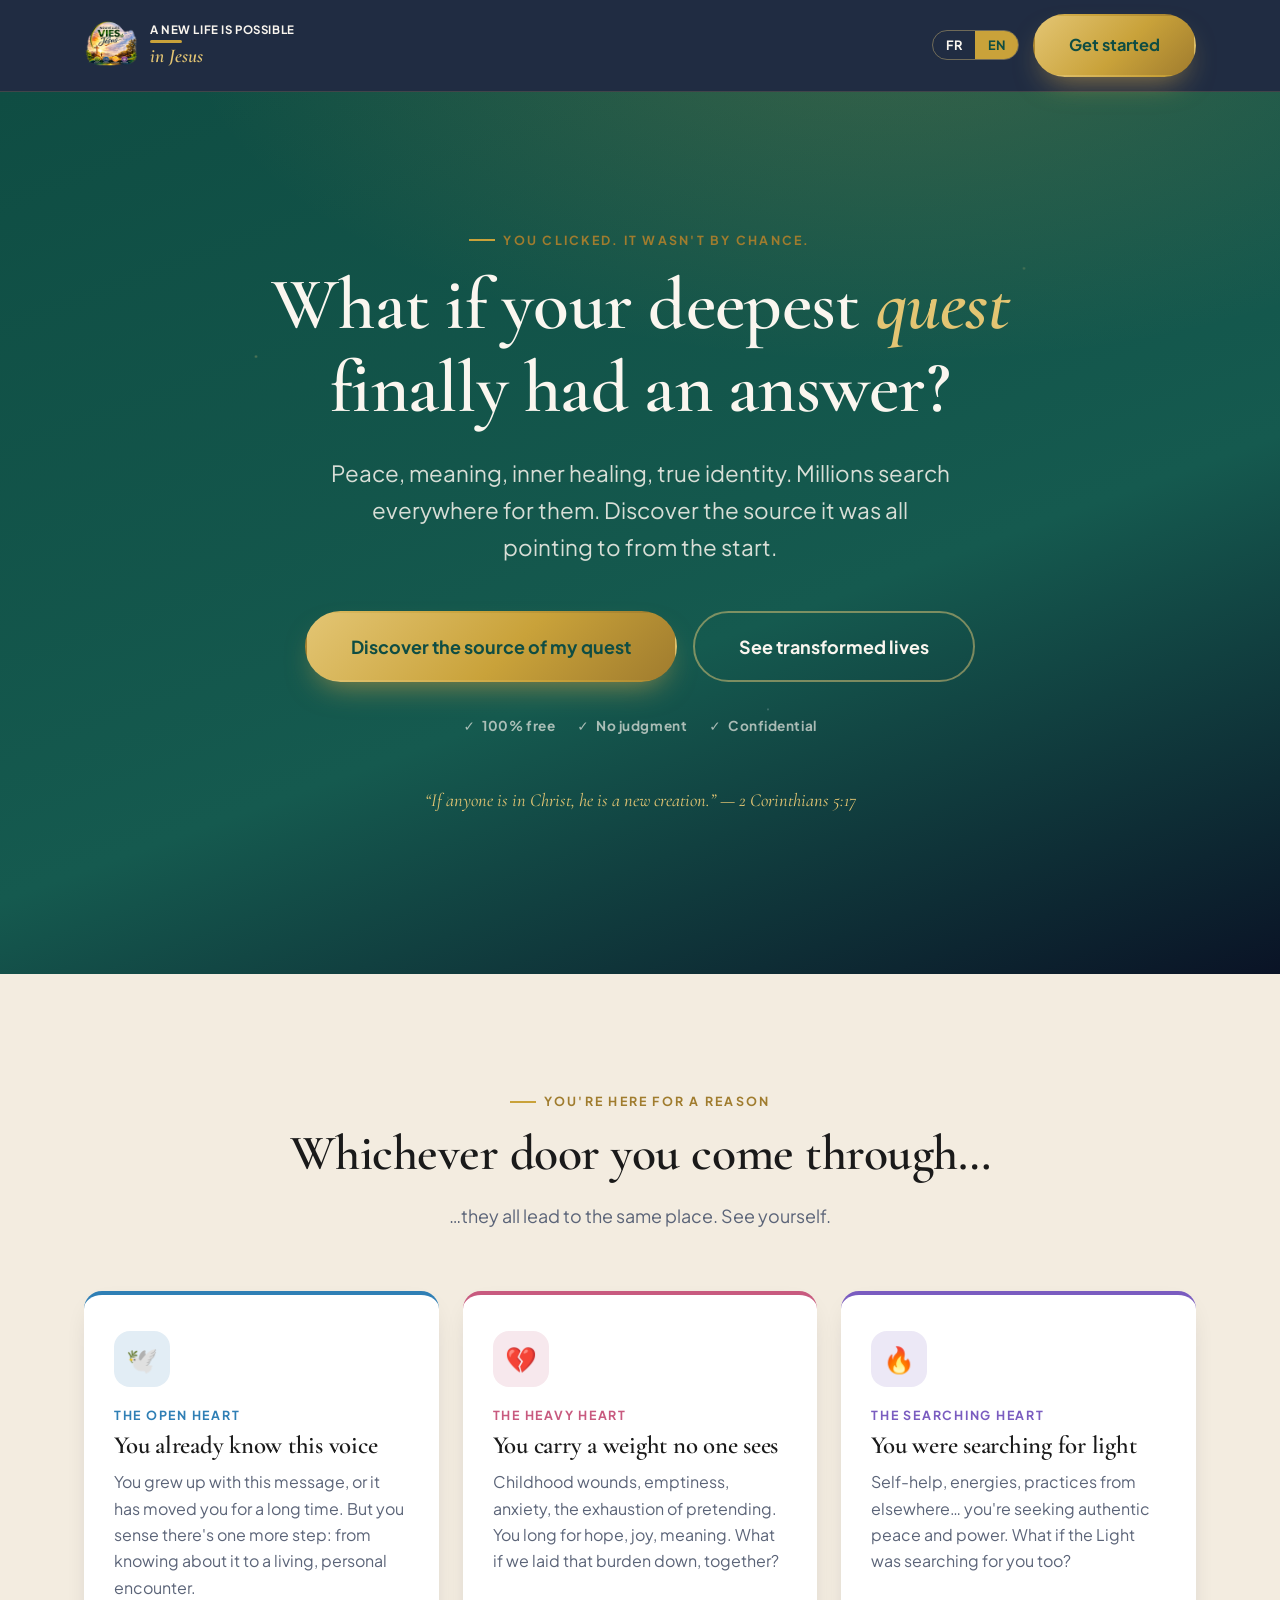
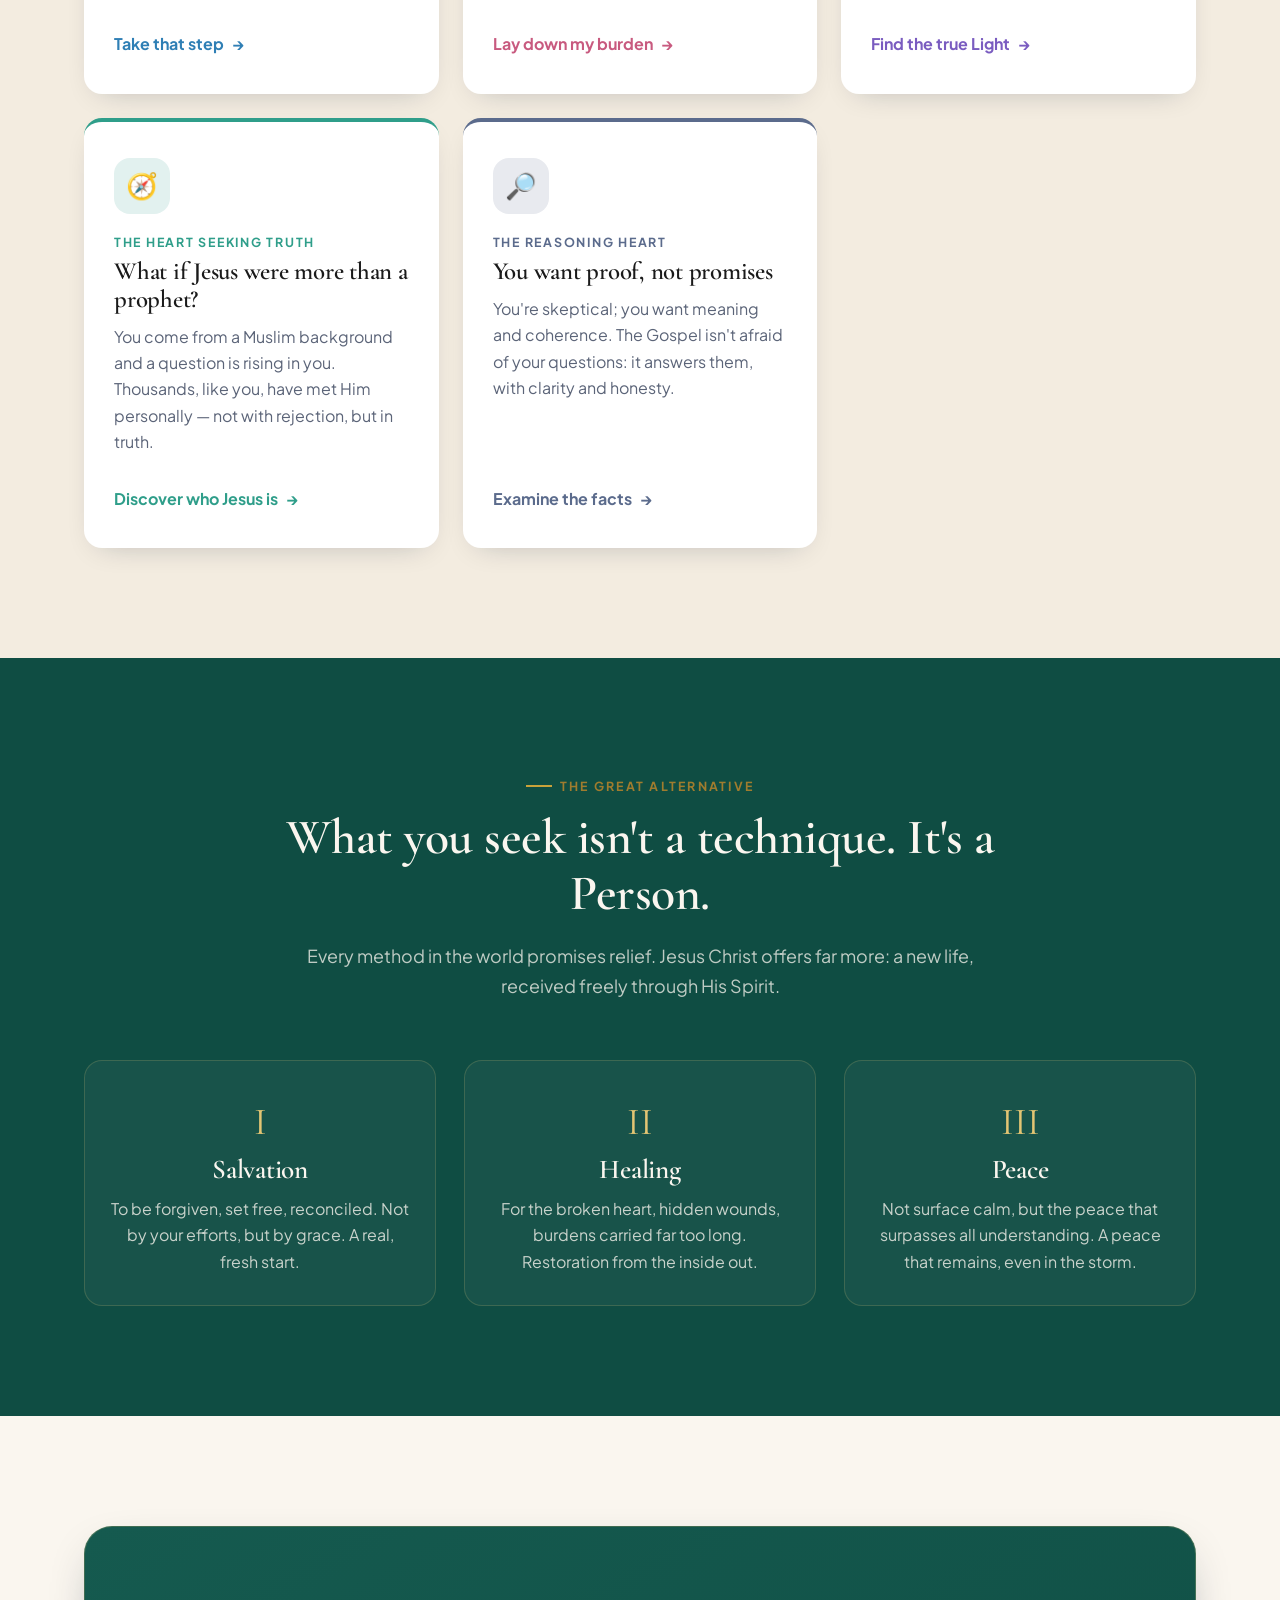
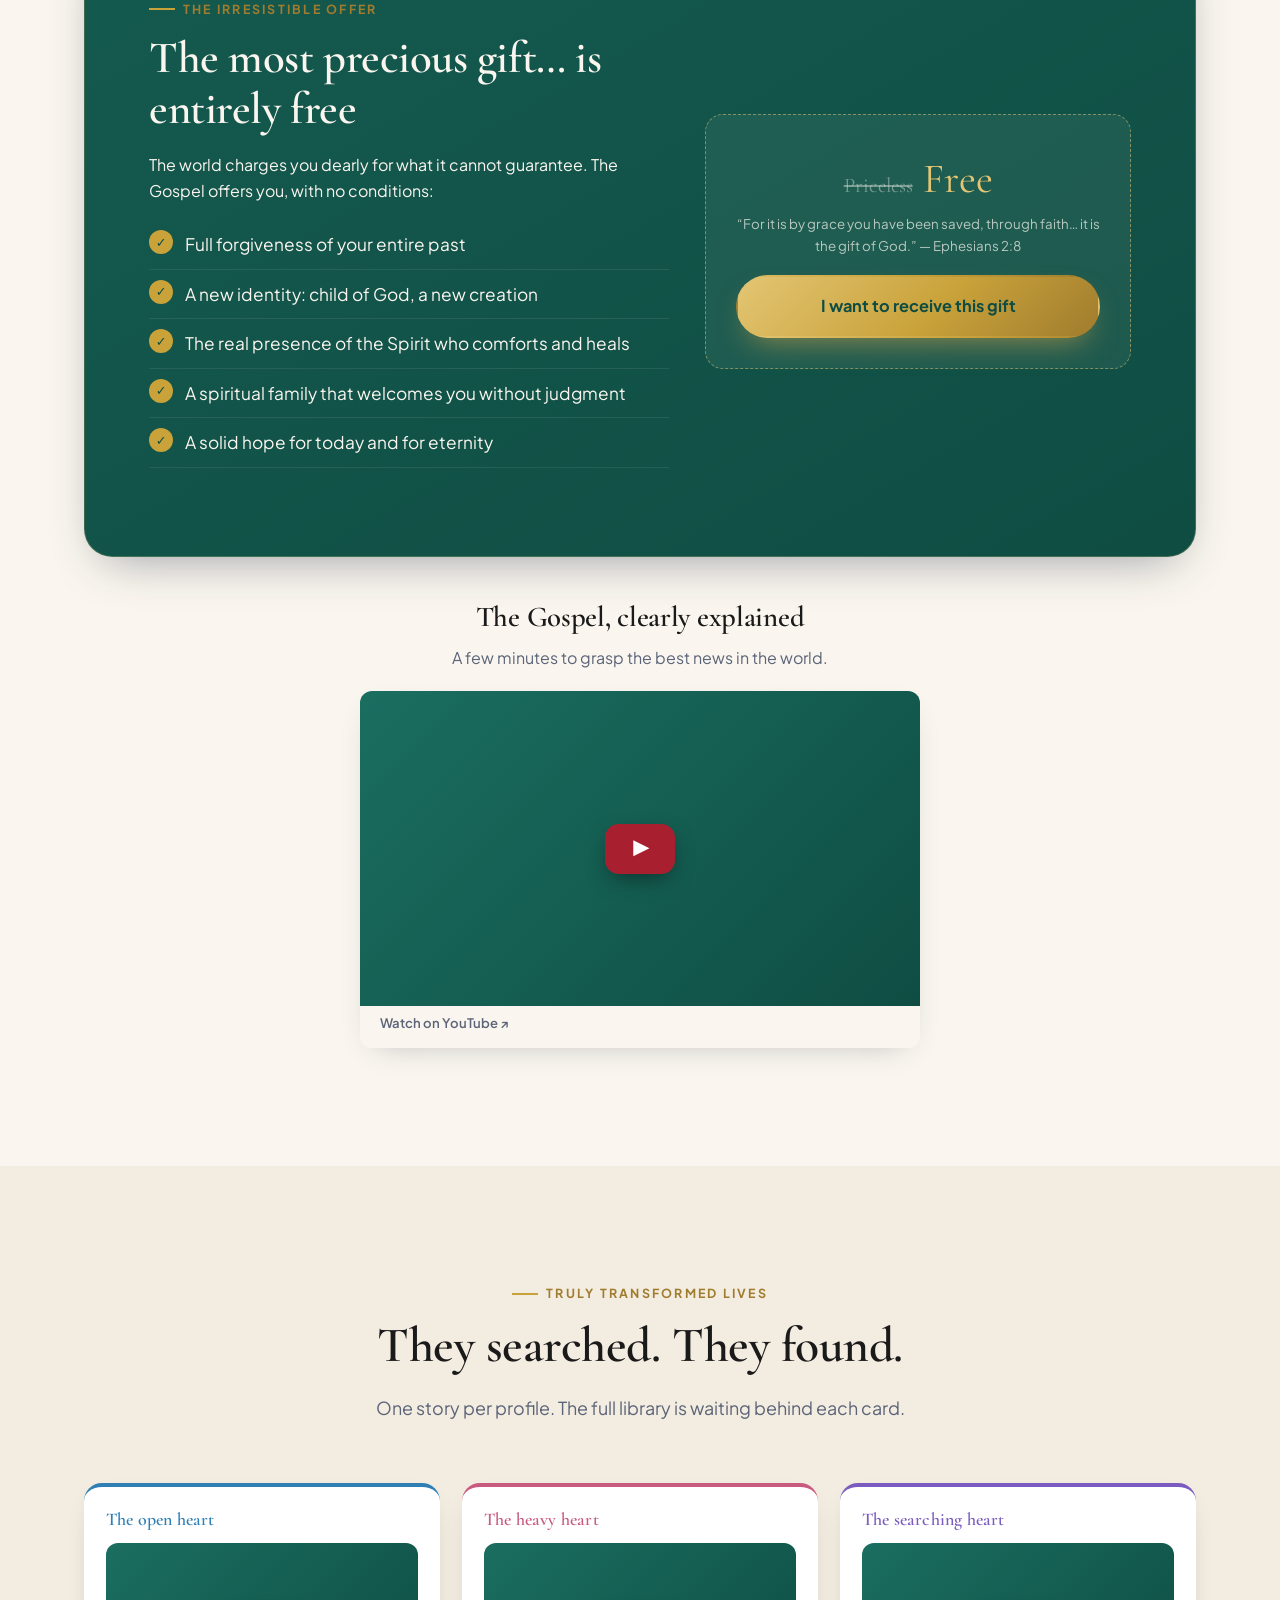
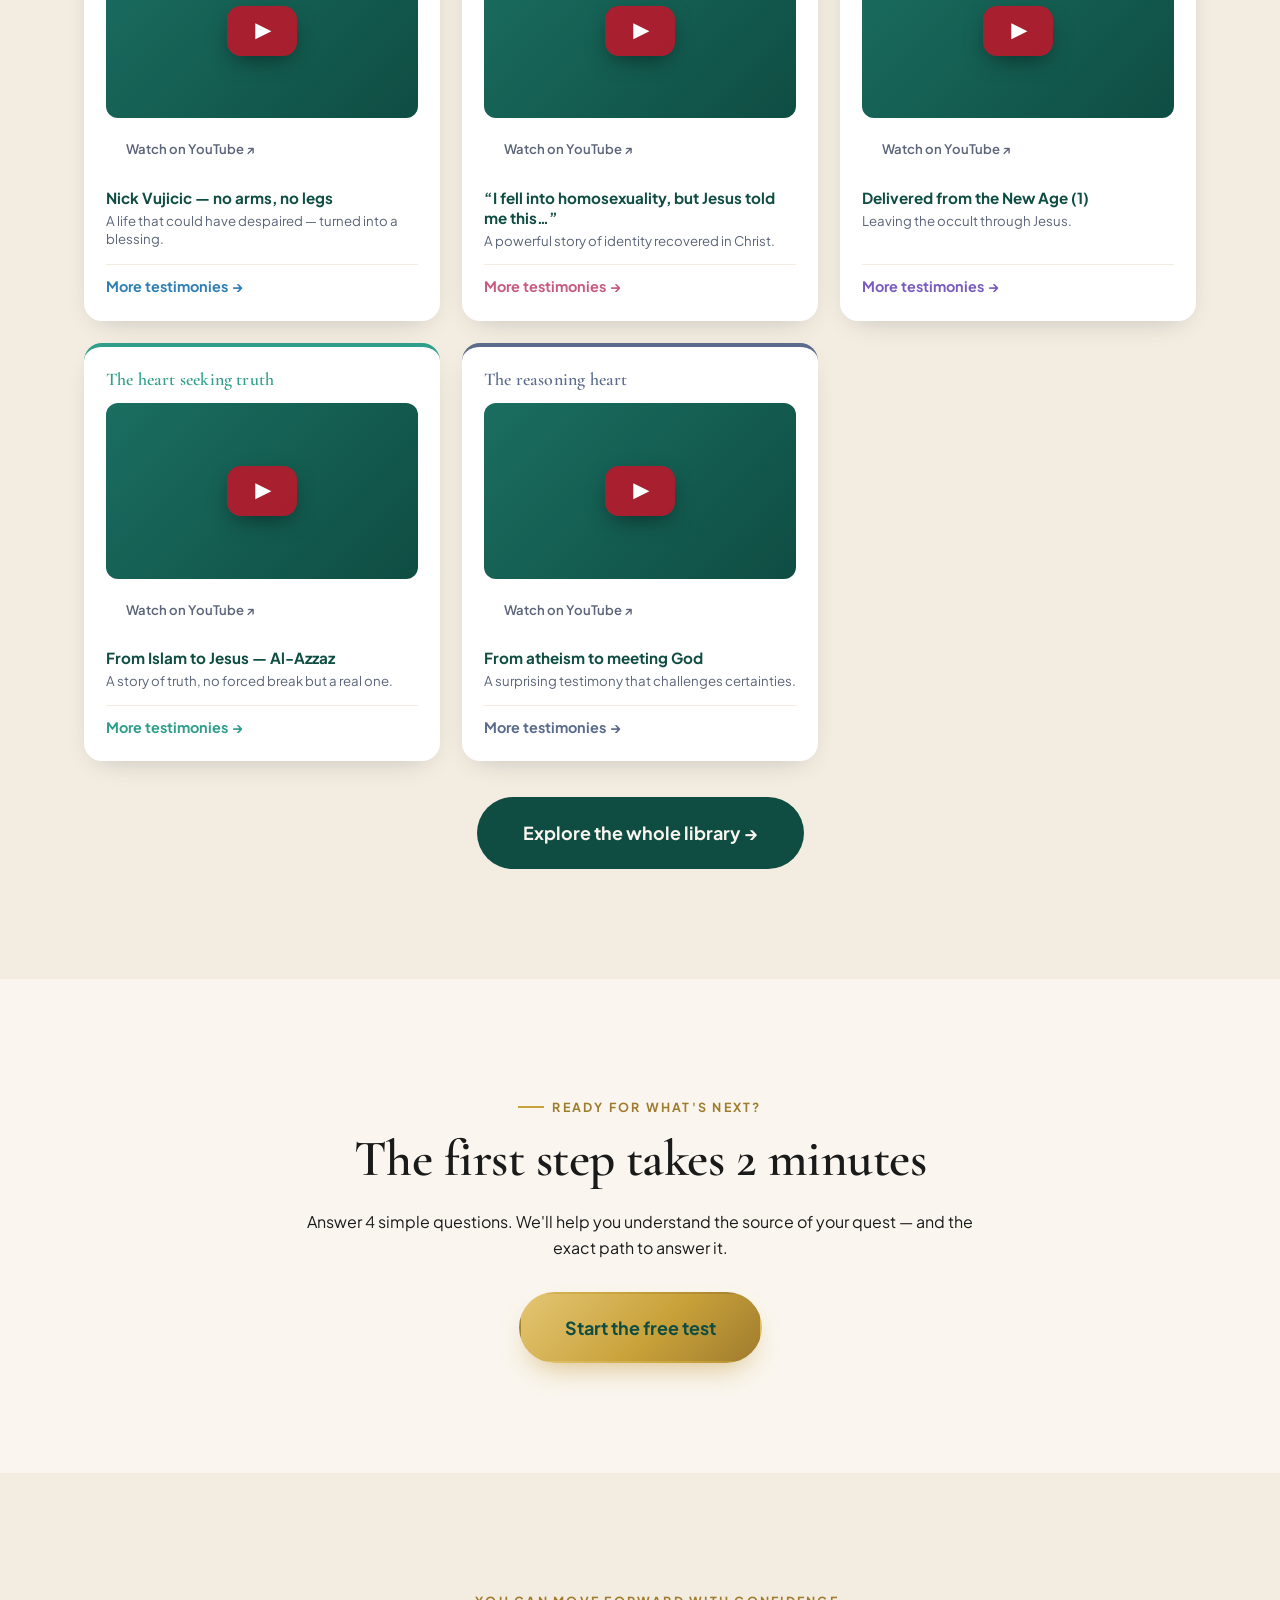
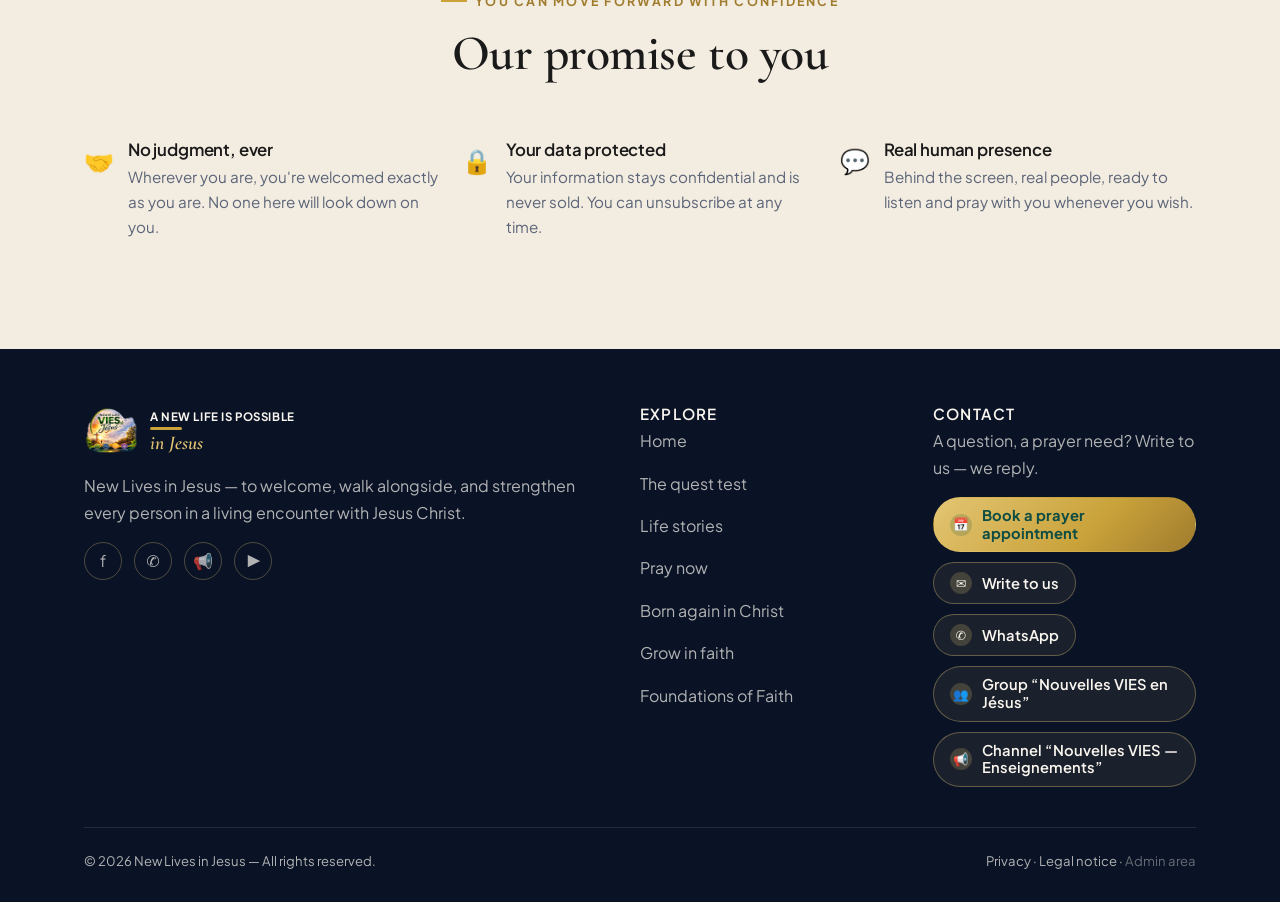
==== index.html @ d6a8f9a3 "Sprint 0.1 + 0.4 : alléger la landing + créer temoignages.html - Landing : les 5 gros players YouTub" ====
<!DOCTYPE html>
<html lang="fr">
<head>
  <meta charset="UTF-8" />
  <meta name="viewport" content="width=device-width, initial-scale=1.0" />
  <title>Nouvelles Vies en Jésus — Et si ta quête avait enfin une réponse ?</title>
  <meta name="description" content="Paix, sens, guérison, vraie identité. Découvre la grande alternative de l'Évangile : Salut, Guérison et Paix par l'Esprit de Christ. Test gratuit en 2 minutes." />
  <meta property="og:title" content="Nouvelles Vies en Jésus — Et si ta quête avait enfin une réponse ?" />
  <meta property="og:description" content="Découvre la source vers laquelle tout convergeait depuis le début." />
  <meta property="og:type" content="website" />
  <meta property="og:image" content="https://nouvellevieenchrist-pdvie-vdh-mks2026.netlify.app/assets/img/visuel-nvc.png" />
  <link rel="preconnect" href="https://fonts.googleapis.com" />
  <link rel="preconnect" href="https://fonts.gstatic.com" crossorigin />
  <link href="https://fonts.googleapis.com/css2?family=Cormorant+Garamond:ital,wght@0,500;0,600;1,500;1,600&family=Plus+Jakarta+Sans:wght@400;500;600;700;800&display=swap" rel="stylesheet" />
  <link rel="stylesheet" href="assets/css/styles.css" />
  <link rel="icon" href="favicon.ico" sizes="any" />
  <link rel="icon" type="image/png" sizes="32x32" href="assets/img/favicon-32.png" />
  <link rel="icon" type="image/png" sizes="16x16" href="assets/img/favicon-16.png" />
  <link rel="apple-touch-icon" href="assets/img/apple-touch-icon.png" />
  <link rel="manifest" href="site.webmanifest" />
  <meta name="theme-color" content="#0f4d43" />
</head>
<body>

  <!-- ===== Header ===== -->
  <header class="site-header">
    <nav class="nav">
      <a class="brand" href="index.html">
        <img class="brand-logo-img" src="assets/img/logo-main.png" alt="Nouvelles Vies en Jésus" width="54" height="54" />
        <span class="brand-name">
          <span class="bn-top" data-i18n="brand.tag1">Une Nouvelle Vie est possible</span>
          <span class="brand-bar"></span>
          <span class="bn-bottom" data-i18n="brand.tag2">en Jésus</span>
        </span>
      </a>
      <div class="nav-actions">
        <div class="lang-switch" role="group" aria-label="Langue">
          <button data-lang="fr">FR</button>
          <button data-lang="en">EN</button>
        </div>
        <a class="btn btn-primary nav-cta" href="quiz.html" data-i18n="nav.cta">Je commence</a>
      </div>
    </nav>
  </header>

  <!-- ===== Hero ===== -->
  <section class="hero">
    <div class="container">
      <span class="eyebrow" data-i18n="hero.eyebrow">Tu as cliqué. Ce n'était pas un hasard.</span>
      <h1 data-i18n-html="hero.title">Et si ta plus grande <span class="accent">quête</span> avait enfin une réponse&nbsp;?</h1>
      <p class="hero-sub" data-i18n="hero.sub">Paix, sens, guérison intérieure, vraie identité…</p>
      <div class="hero-cta">
        <a class="btn btn-primary btn-lg" href="quiz.html" data-i18n="hero.cta1">Découvrir la source de ma quête</a>
        <a class="btn btn-ghost btn-lg" href="#testimonials" data-i18n="hero.cta2">Voir des histoires</a>
      </div>
      <div class="hero-trust">
        <span>✓ <b data-i18n="hero.trust1">100% gratuit</b></span>
        <span>✓ <b data-i18n="hero.trust2">Sans jugement</b></span>
        <span>✓ <b data-i18n="hero.trust3">Confidentiel</b></span>
      </div>
      <p class="verse-ribbon" data-i18n="hero.verse">« Si quelqu'un est en Christ, il est une nouvelle créature. » — 2 Corinthiens 5:17</p>
    </div>
  </section>

  <!-- ===== 3 portes / personas ===== -->
  <section class="bg-cream-2">
    <div class="container">
      <div class="section-head reveal">
        <span class="eyebrow" data-i18n="doors.eyebrow">Tu es ici pour une raison</span>
        <h2 data-i18n="doors.title">Quelle que soit la porte par laquelle tu entres…</h2>
        <p data-i18n="doors.subtitle">…elles mènent toutes au même endroit. Reconnais-toi.</p>
      </div>
      <div class="doors">
        <article class="door p1 reveal">
          <div class="door-icon">🕊️</div>
          <div class="door-tag" data-i18n="door1.tag">Le cœur déjà ouvert</div>
          <h3 data-i18n="door1.title">Tu connais déjà cette voix</h3>
          <p data-i18n-html="door1.text">Tu as grandi avec ce message…</p>
          <a class="door-link" href="quiz.html" data-i18n="door1.link">Faire ce pas</a>
        </article>
        <article class="door p2 reveal">
          <div class="door-icon">💔</div>
          <div class="door-tag" data-i18n="door2.tag">Le cœur lourd</div>
          <h3 data-i18n="door2.title">Tu portes un poids que personne ne voit</h3>
          <p data-i18n-html="door2.text">Blessures d'enfance, vide, anxiété…</p>
          <a class="door-link" href="quiz.html" data-i18n="door2.link">Déposer mon fardeau</a>
        </article>
        <article class="door p3 reveal">
          <div class="door-icon">🔥</div>
          <div class="door-tag" data-i18n="door3.tag">Le cœur en quête</div>
          <h3 data-i18n="door3.title">Tu cherchais la lumière</h3>
          <p data-i18n-html="door3.text">Développement personnel, énergies…</p>
          <a class="door-link" href="quiz.html" data-i18n="door3.link">Trouver la vraie Lumière</a>
        </article>
        <article class="door p4 reveal">
          <div class="door-icon">🧭</div>
          <div class="door-tag" data-i18n="door4.tag">Le cœur en quête de vérité</div>
          <h3 data-i18n="door4.title">Et si Jésus était plus qu'un prophète&nbsp;?</h3>
          <p data-i18n-html="door4.text">Tu viens d'un arrière-plan musulman…</p>
          <a class="door-link" href="quiz.html" data-i18n="door4.link">Découvrir qui est Jésus</a>
        </article>
        <article class="door p5 reveal">
          <div class="door-icon">🔎</div>
          <div class="door-tag" data-i18n="door5.tag">Le cœur qui raisonne</div>
          <h3 data-i18n="door5.title">Tu demandes des preuves, pas des promesses</h3>
          <p data-i18n-html="door5.text">Tu es sceptique, tu veux du sens…</p>
          <a class="door-link" href="quiz.html" data-i18n="door5.link">Examiner les faits</a>
        </article>
      </div>
    </div>
  </section>

  <!-- ===== L'alternative (Salut / Guérison / Paix) ===== -->
  <section class="bg-navy">
    <div class="container">
      <div class="section-head reveal">
        <span class="eyebrow" data-i18n="alt.eyebrow">La grande alternative</span>
        <h2 data-i18n="alt.title">Ce que tu cherches n'est pas une technique. C'est une Personne.</h2>
        <p data-i18n="alt.subtitle">Toutes les méthodes du monde promettent l'apaisement…</p>
      </div>
      <div class="pillars">
        <div class="pillar reveal">
          <div class="pillar-num">I</div>
          <h3 data-i18n="pillar1.title">Le Salut</h3>
          <p data-i18n="pillar1.text">Être pardonné, libéré, réconcilié…</p>
        </div>
        <div class="pillar reveal">
          <div class="pillar-num">II</div>
          <h3 data-i18n="pillar2.title">La Guérison</h3>
          <p data-i18n="pillar2.text">Pour le cœur brisé…</p>
        </div>
        <div class="pillar reveal">
          <div class="pillar-num">III</div>
          <h3 data-i18n="pillar3.title">La Paix</h3>
          <p data-i18n="pillar3.text">Pas une paix de surface…</p>
        </div>
      </div>
    </div>
  </section>

  <!-- ===== Offre irrésistible ===== -->
  <section>
    <div class="container">
      <div class="offer reveal">
        <div>
          <span class="eyebrow" data-i18n="offer.eyebrow">L'offre irrésistible</span>
          <h2 data-i18n="offer.title">Le don le plus précieux… est entièrement gratuit</h2>
          <p data-i18n-html="offer.intro">Le monde te fait payer cher…</p>
          <ul>
            <li data-i18n="offer.li1">Le pardon total de tout ton passé</li>
            <li data-i18n="offer.li2">Une identité nouvelle : enfant de Dieu</li>
            <li data-i18n="offer.li3">La présence réelle de l'Esprit</li>
            <li data-i18n="offer.li4">Une famille spirituelle</li>
            <li data-i18n="offer.li5">Une espérance solide</li>
          </ul>
        </div>
        <div class="offer-card">
          <div class="price" data-i18n-html="offer.price"><s>Impayable</s> Gratuit</div>
          <small data-i18n="offer.priceNote">« C'est par la grâce que vous êtes sauvés… » — Éphésiens 2:8</small>
          <a class="btn btn-primary btn-block" href="quiz.html" data-i18n="offer.cta">Je veux recevoir ce don</a>
        </div>
      </div>

      <div class="offer-video reveal" style="margin-top:44px">
        <h3 class="center" style="font-size:1.8rem" data-i18n="offer.videoTitle">L'Évangile, clairement expliqué</h3>
        <p class="center" style="color:var(--muted);max-width:600px;margin:0 auto 20px" data-i18n="offer.videoSub">Quelques minutes pour comprendre la plus belle nouvelle du monde.</p>
        <div class="video-single">
          <div class="lite-yt" role="button" tabindex="0" data-id="tYyux-wMzIw" data-title="L'Évangile clairement présenté">
            <img alt="" /><span class="lite-yt-play" aria-hidden="true">▶</span>
          </div>
        </div>
      </div>
    </div>
  </section>

  <!-- ===== Témoignages phares — 1 par profil (bibliothèque complète sur /temoignages.html) ===== -->
  <section id="testimonials" class="bg-cream-2">
    <div class="container">
      <div class="section-head reveal">
        <span class="eyebrow" data-i18n="testi.eyebrow">Des vies réellement transformées</span>
        <h2 data-i18n="testi.title">Ils cherchaient. Ils ont trouvé.</h2>
        <p data-i18n="testi.subtitle.short">Une histoire par profil. La bibliothèque complète attend derrière chaque carte.</p>
      </div>

      <div class="testi-mini-grid">

        <!-- P1 — Cœur déjà ouvert -->
        <article class="testi-mini p1 reveal">
          <h3 data-i18n="door1.tag">Le cœur déjà ouvert</h3>
          <div class="lite-yt" role="button" tabindex="0" data-id="UjpCD926y20" data-title="Nick Vujicic">
            <img alt="" /><span class="lite-yt-play" aria-hidden="true">▶</span>
          </div>
          <div class="testi-mini-meta">
            <b data-i18n="vid.nick.name">Nick Vujicic — l'homme sans bras ni jambes</b>
            <span data-i18n="vid.nick.line">Une vie qui aurait pu désespérer — devenue une bénédiction.</span>
          </div>
          <a class="testi-mini-more" href="temoignages.html#p1"><span data-i18n="testi.more">Plus de témoignages</span> →</a>
        </article>

        <!-- P2 — Cœur lourd -->
        <article class="testi-mini p2 reveal">
          <h3 data-i18n="door2.tag">Le cœur lourd</h3>
          <div class="lite-yt" role="button" tabindex="0" data-id="98I2FSwcAho" data-title="J'ai chuté dans l'homosexualité, mais Jésus m'a dit ceci…">
            <img alt="" /><span class="lite-yt-play" aria-hidden="true">▶</span>
          </div>
          <div class="testi-mini-meta">
            <b data-i18n="vid.homo.name">« J'ai chuté dans l'homosexualité, mais Jésus m'a dit ceci… »</b>
            <span data-i18n="vid.homo.line">Un témoignage bouleversant d'identité retrouvée en Christ.</span>
          </div>
          <a class="testi-mini-more" href="temoignages.html#p2"><span data-i18n="testi.more">Plus de témoignages</span> →</a>
        </article>

        <!-- P3 — Cœur en quête -->
        <article class="testi-mini p3 reveal">
          <h3 data-i18n="door3.tag">Le cœur en quête</h3>
          <div class="lite-yt" role="button" tabindex="0" data-id="wIk15HWS_5s" data-title="Délivré(e) du New Age (1)">
            <img alt="" /><span class="lite-yt-play" aria-hidden="true">▶</span>
          </div>
          <div class="testi-mini-meta">
            <b data-i18n="vid.na1.name">Délivré(e) du New Age (1)</b>
            <span data-i18n="vid.na1.line">Sortir de l'occultisme par Jésus.</span>
          </div>
          <a class="testi-mini-more" href="temoignages.html#p3"><span data-i18n="testi.more">Plus de témoignages</span> →</a>
        </article>

        <!-- P4 — Cœur en quête de vérité -->
        <article class="testi-mini p4 reveal">
          <h3 data-i18n="door4.tag">Le cœur en quête de vérité</h3>
          <div class="lite-yt" role="button" tabindex="0" data-id="HEOvRaTNZkU" data-title="De l'islam à Jésus — Al-Azzaz">
            <img alt="" /><span class="lite-yt-play" aria-hidden="true">▶</span>
          </div>
          <div class="testi-mini-meta">
            <b data-i18n="vid.alazzaz.name">De l'islam à Jésus — Al-Azzaz</b>
            <span data-i18n="vid.alazzaz.line">Un récit de vérité, sans rupture imposée mais assumée.</span>
          </div>
          <a class="testi-mini-more" href="temoignages.html#p4"><span data-i18n="testi.more">Plus de témoignages</span> →</a>
        </article>

        <!-- P5 — Cœur qui raisonne -->
        <article class="testi-mini p5 reveal">
          <h3 data-i18n="door5.tag">Le cœur qui raisonne</h3>
          <div class="lite-yt" role="button" tabindex="0" data-id="gjC5_R9KeDo" data-title="D'athée à la rencontre de Dieu">
            <img alt="" /><span class="lite-yt-play" aria-hidden="true">▶</span>
          </div>
          <div class="testi-mini-meta">
            <b data-i18n="vid.athee.name">Elle était athée extrémiste… jusqu'à ce que Dieu change tout</b>
            <span data-i18n="vid.athee.line">Un témoignage surprenant qui défie les certitudes.</span>
          </div>
          <a class="testi-mini-more" href="temoignages.html#p5"><span data-i18n="testi.more">Plus de témoignages</span> →</a>
        </article>

      </div>

      <div class="center reveal" style="margin-top:36px">
        <a class="btn btn-dark btn-lg" href="temoignages.html" data-i18n="testi.wall">Explorer toute la bibliothèque →</a>
      </div>
    </div>
  </section>


  <!-- ===== CTA final ===== -->
  <section class="cta-final">
    <div class="container reveal">
      <span class="eyebrow" style="justify-content:center" data-i18n="ctaFinal.eyebrow">Prêt(e) pour la suite ?</span>
      <h2 data-i18n="ctaFinal.title">Le premier pas tient en 2 minutes</h2>
      <p class="section-head" style="margin:0 auto 30px" data-i18n="ctaFinal.sub">Réponds à 4 questions simples…</p>
      <a class="btn btn-primary btn-lg" href="quiz.html" data-i18n="ctaFinal.cta">Commencer le test gratuit</a>
    </div>
  </section>

  <!-- ===== Réassurance ===== -->
  <section class="bg-cream-2">
    <div class="container">
      <div class="section-head reveal">
        <span class="eyebrow" data-i18n="reassure.eyebrow">Tu peux avancer en confiance</span>
        <h2 data-i18n="reassure.title">Notre engagement envers toi</h2>
      </div>
      <div class="reassure">
        <div class="reassure-item reveal">
          <div class="ri-icon">🤝</div>
          <div><h4 data-i18n="reassure1.title">Sans aucun jugement</h4><p data-i18n="reassure1.text">Où que tu en sois…</p></div>
        </div>
        <div class="reassure-item reveal">
          <div class="ri-icon">🔒</div>
          <div><h4 data-i18n="reassure2.title">Tes données protégées</h4><p data-i18n="reassure2.text">Tes informations restent confidentielles…</p></div>
        </div>
        <div class="reassure-item reveal">
          <div class="ri-icon">💬</div>
          <div><h4 data-i18n="reassure3.title">Une présence humaine</h4><p data-i18n="reassure3.text">Derrière l'écran, des personnes réelles…</p></div>
        </div>
      </div>
    </div>
  </section>

  <!-- ===== Footer ===== -->
  <footer class="site-footer">
    <div class="container">
      <div class="footer-grid">
        <div>
          <a class="brand" href="index.html" style="margin-bottom:14px">
            <img class="brand-logo-img" src="assets/img/logo-main.png" alt="Nouvelles Vies en Jésus" width="54" height="54" />
            <span class="brand-name">
              <span class="bn-top" data-i18n="brand.tag1">Une Nouvelle Vie est possible</span>
              <span class="brand-bar"></span>
              <span class="bn-bottom" data-i18n="brand.tag2">en Jésus</span>
            </span>
          </a>
          <p data-i18n="footer.tagline">Une antenne de la communauté Nouvelles Vies en Jésus…</p>
          <div class="social-row">
            <a href="https://www.facebook.com/r.n.t.137" target="_blank" rel="noopener" aria-label="Facebook">f</a>
            <a href="https://chat.whatsapp.com/0vazCnCIMag0OAsYUtuO1z" target="_blank" rel="noopener" aria-label="Groupe WhatsApp Nouvelles VIES en Jésus">✆</a>
            <a href="https://whatsapp.com/channel/0029VbCXLHm72WToQsw68F0N" target="_blank" rel="noopener" aria-label="Chaîne WhatsApp Nouvelles VIES — Enseignements">📢</a>
            <a href="https://www.youtube.com/channel/UCOBrKVhgjiUcSoGyqeo29WA" target="_blank" rel="noopener" aria-label="YouTube">▶</a>
          </div>
        </div>
        <div>
          <h4 data-i18n="footer.explore">Explorer</h4>
          <p><a href="index.html" data-i18n="footer.link.home">Accueil</a></p>
          <p><a href="quiz.html" data-i18n="footer.link.quiz">Le test de la quête</a></p>
          <p><a href="index.html#testimonials" data-i18n="footer.link.story">Histoires de vie</a></p>
          <p><a href="prier.html" data-i18n="footer.link.pray">Prier maintenant</a></p>
          <p><a href="nouveau-ne.html" data-i18n="footer.link.nn">Nouveau-né en Christ</a></p>
          <p><a href="grandir.html" data-i18n="footer.link.gr">Grandir dans la foi</a></p>
          <p><a href="fondations.html" data-i18n="footer.link.fond">Fondations de la foi</a></p>
        </div>
        <div>
          <h4 data-i18n="footer.contact">Contact</h4>
          <p data-i18n="footer.contact.text">Une question, un besoin de prière&nbsp;?</p>
          <div class="contact-links">
            <a class="contact-link contact-link-rdv" id="open-booking" href="#" role="button"><span class="cl-ic" aria-hidden="true">📅</span><span data-i18n="footer.contact.rdv">Prendre un RDV de prière</span></a>
            <a class="contact-link" id="contact-email" href="#" rel="nofollow" data-u="nathanaelfongang" data-d="gmail.com"><span class="cl-ic" aria-hidden="true">✉</span><span data-i18n="footer.contact.email">Écrivez-nous</span></a>
            <a class="contact-link" id="contact-wa" href="#" rel="nofollow" data-w="33758372268"><span class="cl-ic" aria-hidden="true">✆</span>WhatsApp</a>
            <a class="contact-link" href="https://chat.whatsapp.com/0vazCnCIMag0OAsYUtuO1z" target="_blank" rel="noopener"><span class="cl-ic" aria-hidden="true">👥</span><span data-i18n="footer.contact.group">Groupe «&nbsp;Nouvelles VIES en Jésus&nbsp;»</span></a>
            <a class="contact-link" href="https://whatsapp.com/channel/0029VbCXLHm72WToQsw68F0N" target="_blank" rel="noopener"><span class="cl-ic" aria-hidden="true">📢</span><span data-i18n="footer.contact.channel">Chaîne «&nbsp;Nouvelles VIES — Enseignements&nbsp;»</span></a>
          </div>
        </div>
      </div>
      <div class="footer-bottom">
        <span>© <span data-year>2026</span> <span data-i18n="footer.rights">Nouvelles Vies en Jésus — Tous droits réservés.</span></span>
        <span><a href="#" data-i18n="footer.privacy">Confidentialité</a> · <a href="#" data-i18n="footer.legal">Mentions légales</a> · <a href="admin.html" rel="nofollow" style="opacity:0.55" data-i18n="footer.admin">Espace responsable</a></span>
      </div>
    </div>
  </footer>

  <!-- Modal : prise de RDV de prière (créneaux Mar–Sam 19h–20h) -->
  <div class="modal-overlay" id="booking-modal" hidden>
    <div class="modal" role="dialog" aria-modal="true" aria-labelledby="m-title">
      <button class="modal-close" id="m-close" type="button" aria-label="Fermer">×</button>
      <span class="result-badge" data-i18n="book.eyebrow">Un temps rien que pour toi</span>
      <h2 id="m-title" style="color:var(--navy)" data-i18n="book.title">Réserve ton entretien de prière</h2>
      <p class="lead" data-i18n="book.text">Du mardi au samedi, de 19h à 20h, prenons un vrai temps de prière ensemble.</p>
      <form id="m-form" style="text-align:left">
        <div class="field">
          <label for="m-firstname" data-i18n="optin.firstname">Ton prénom</label>
          <input id="m-firstname" type="text" autocomplete="given-name" required />
        </div>
        <div class="field">
          <label for="m-email" data-i18n="optin.email">Ton email</label>
          <input id="m-email" type="email" autocomplete="email" required />
        </div>
        <div class="field">
          <label for="m-slot" data-i18n="book.choose">Choisis ton créneau</label>
          <select id="m-slot" required></select>
        </div>
        <button type="submit" class="btn btn-primary btn-lg btn-block" id="m-submit" data-i18n="book.cta">Réserver mon créneau</button>
      </form>
      <div id="m-done" class="prayer-box" hidden style="margin-top:14px;text-align:center">
        <p style="margin:0;font-family:var(--font-sans)" data-i18n="book.done">🙏 C'est noté ! Tu recevras une confirmation par email. À très vite.</p>
      </div>
      <p class="mt-2 center"><a id="m-wa" href="#" target="_blank" rel="noopener" style="color:var(--muted);font-size:0.9rem" data-i18n="book.whatsapp">Je préfère réserver via WhatsApp →</a></p>
    </div>
  </div>

  <script src="assets/js/config.js"></script>
  <script src="assets/js/i18n.js"></script>
  <script src="assets/js/video.js"></script>
  <script src="assets/js/testi-player.js"></script>
  <script src="assets/js/main.js"></script>
  <script src="assets/js/footer.js"></script>
  <script src="assets/js/chatbase.js"></script>
</body>
</html>
---- assets/css/styles.css ----
/* =========================================================================
   Conversion2Christ777 — Vases d'Honneur
   Design system « Or & Nuit » (honneur / gloire / profondeur)
   Couleurs facilement re-brandables via les variables :root ci-dessous.
   ========================================================================= */

:root {
  /* Palette officielle Vases d'Honneur (déduite des logos fournis) */
  --teal: #1a6e60;        /* vert sarcelle / canard — couleur de marque */
  --teal-soft: #155a4f;
  --teal-deep: #0f4d43;
  --red: #b51b2d;         /* rouge de l'accent du logo */
  --gold: #c9a23a;        /* or du monogramme */
  --gold-light: #e3c573;
  --gold-deep: #a07c2e;

  /* Alias historiques → pointent désormais vers le vert sarcelle (fond sombre de marque) */
  --navy: #0f4d43;
  --navy-soft: #155a4f;
  --navy-700: #1a6e60;

  --cream: #faf6ef;
  --cream-2: #f3ece0;
  --ink: #1a1a1a;
  --muted: #5b6478;
  --white: #ffffff;

  /* Accents par persona (distincts de la marque) */
  --p1: #2f7fb5; /* L'Ouvert — bleu ciel/paix */
  --p2: #c85a7f; /* Le Blessé — rose/guérison */
  --p3: #7a5cc0; /* Le Chercheur — violet/spiritualité */
  --p4: #2f9e8a; /* Le Musulman en quête — émeraude/vérité */
  --p5: #5b6b8c; /* L'Athée/Sceptique — ardoise/raison */

  /* Typo */
  --font-serif: "Cormorant Garamond", Georgia, "Times New Roman", serif;
  --font-sans: "Plus Jakarta Sans", "Segoe UI", system-ui, sans-serif;

  /* Layout */
  --maxw: 1160px;
  --radius: 18px;
  --radius-sm: 12px;
  --shadow: 0 18px 50px -20px rgba(14, 27, 51, 0.45);
  --shadow-soft: 0 10px 30px -16px rgba(14, 27, 51, 0.3);
  --transition: 0.35s cubic-bezier(0.2, 0.7, 0.3, 1);
}

/* ---------- Reset ---------- */
*,
*::before,
*::after { box-sizing: border-box; }

html { scroll-behavior: smooth; }

body {
  margin: 0;
  font-family: var(--font-sans);
  color: var(--ink);
  background: var(--cream);
  line-height: 1.65;
  -webkit-font-smoothing: antialiased;
  overflow-x: hidden;
}

h1, h2, h3, h4 {
  font-family: var(--font-serif);
  font-weight: 600;
  line-height: 1.12;
  margin: 0 0 0.4em;
  letter-spacing: -0.01em;
}

p { margin: 0 0 1em; }

a { color: inherit; text-decoration: none; }

img { max-width: 100%; display: block; }

.container {
  width: 100%;
  max-width: var(--maxw);
  margin: 0 auto;
  padding: 0 24px;
}

.eyebrow {
  display: inline-flex;
  align-items: center;
  gap: 8px;
  font-family: var(--font-sans);
  font-size: 0.78rem;
  font-weight: 700;
  letter-spacing: 0.18em;
  text-transform: uppercase;
  color: var(--gold-deep);
  margin-bottom: 14px;
}

.eyebrow::before {
  content: "";
  width: 26px;
  height: 2px;
  background: var(--gold);
  display: inline-block;
}

/* ---------- Boutons ---------- */
.btn {
  display: inline-flex;
  align-items: center;
  justify-content: center;
  gap: 10px;
  font-family: var(--font-sans);
  font-weight: 700;
  font-size: 1.02rem;
  padding: 16px 34px;
  border-radius: 999px;
  border: 2px solid transparent;
  cursor: pointer;
  transition: transform var(--transition), box-shadow var(--transition),
    background var(--transition), color var(--transition);
  text-align: center;
}

.btn-primary {
  background: linear-gradient(135deg, var(--gold-light), var(--gold) 55%, var(--gold-deep));
  color: var(--navy);
  box-shadow: 0 14px 30px -12px rgba(200, 160, 74, 0.7);
}
.btn-primary:hover { transform: translateY(-3px); box-shadow: 0 22px 44px -14px rgba(200, 160, 74, 0.85); }

.btn-ghost {
  background: transparent;
  color: var(--cream);
  border-color: rgba(230, 200, 120, 0.5);
}
.btn-ghost:hover { background: rgba(230, 200, 120, 0.12); border-color: var(--gold-light); }

.btn-dark { background: var(--navy); color: var(--cream); }
.btn-dark:hover { transform: translateY(-3px); box-shadow: var(--shadow-soft); }

.btn-lg { font-size: 1.12rem; padding: 19px 44px; }
.btn-block { width: 100%; }

/* ---------- Header / Nav ---------- */
.site-header {
  position: sticky;
  top: 0;
  z-index: 100;
  background: rgba(14, 27, 51, 0.92);
  backdrop-filter: blur(10px);
  border-bottom: 1px solid rgba(230, 200, 120, 0.16);
}
.nav {
  display: flex;
  align-items: center;
  justify-content: space-between;
  padding: 14px 24px;
  max-width: var(--maxw);
  margin: 0 auto;
}
.brand {
  display: flex;
  align-items: center;
  gap: 12px;
  color: var(--cream);
}
.brand-logo {
  width: 46px;
  height: 46px;
  display: block;
  flex: none;
  border-radius: 50%;
  object-fit: cover;
  background: #fff;
  box-shadow: 0 2px 8px rgba(0, 0, 0, 0.18);
}
/* Logo officiel (PNG transparent) dans l'en-tête / footer */
.brand-logo-img { height: 54px; width: auto; display: block; flex: none; }
@media (max-width: 480px) { .brand-logo-img { height: 46px; } }

/* Wordmark (héritage, plus utilisé) sur pastille blanche */
.brand-wordmark {
  height: 46px;
  width: auto;
  display: block;
  flex: none;
  background: #fff;
  padding: 5px 12px;
  border-radius: 12px;
  box-shadow: 0 2px 8px rgba(0, 0, 0, 0.18);
}
.brand-mark {
  width: 40px; height: 40px;
  border-radius: 50%;
  display: grid; place-items: center;
  background: radial-gradient(circle at 30% 30%, var(--gold-light), var(--gold-deep));
  color: var(--navy);
  font-family: var(--font-serif);
  font-weight: 700;
  font-size: 1.02rem;
  letter-spacing: 0.02em;
  box-shadow: inset 0 0 0 1px rgba(255,255,255,0.25);
}
.brand-name { display: flex; flex-direction: column; align-items: flex-start; gap: 4px; line-height: 1.05; }
.bn-top { font-family: var(--font-sans); font-size: 0.72rem; font-weight: 700; letter-spacing: 0.05em; text-transform: uppercase; color: var(--cream); white-space: nowrap; }
.bn-bottom { font-family: var(--font-serif); font-style: italic; font-weight: 600; font-size: 1.22rem; line-height: 1; color: var(--gold-light); }
@media (max-width: 640px) { .brand-name { display: none; } }

.nav-actions { display: flex; align-items: center; gap: 14px; }

.lang-switch {
  display: inline-flex;
  border: 1px solid rgba(230, 200, 120, 0.4);
  border-radius: 999px;
  overflow: hidden;
}
.lang-switch button {
  background: transparent;
  color: var(--cream);
  border: 0;
  padding: 6px 13px;
  font-family: var(--font-sans);
  font-weight: 700;
  font-size: 0.8rem;
  cursor: pointer;
  transition: background var(--transition);
}
.lang-switch button.active { background: var(--gold); color: var(--navy); }

.nav-cta { display: none; }
@media (min-width: 760px) { .nav-cta { display: inline-flex; } }

/* ---------- Hero ---------- */
.hero {
  position: relative;
  color: var(--cream);
  background:
    radial-gradient(1200px 600px at 70% -10%, rgba(200,160,74,0.22), transparent 60%),
    linear-gradient(160deg, var(--navy) 0%, var(--navy-soft) 60%, #0a1326 100%);
  padding: clamp(64px, 12vw, 130px) 0 clamp(80px, 12vw, 140px);
  overflow: hidden;
}
.hero::after {
  content: "";
  position: absolute;
  inset: 0;
  background-image:
    radial-gradient(2px 2px at 20% 30%, rgba(230,200,120,0.5), transparent),
    radial-gradient(2px 2px at 80% 20%, rgba(230,200,120,0.35), transparent),
    radial-gradient(1.5px 1.5px at 60% 70%, rgba(255,255,255,0.4), transparent),
    radial-gradient(1.5px 1.5px at 35% 80%, rgba(230,200,120,0.3), transparent);
  pointer-events: none;
  opacity: 0.7;
}
.hero .container { position: relative; z-index: 2; max-width: 880px; text-align: center; }
.hero h1 {
  font-size: clamp(2.5rem, 6.5vw, 4.6rem);
  margin-bottom: 0.35em;
}
.hero h1 .accent { color: var(--gold-light); font-style: italic; }
.hero-sub {
  font-size: clamp(1.1rem, 2.4vw, 1.4rem);
  color: rgba(250, 246, 239, 0.85);
  max-width: 620px;
  margin: 0 auto 2em;
}
.hero-cta { display: flex; flex-wrap: wrap; gap: 16px; justify-content: center; }
.hero-trust {
  margin-top: 2.4em;
  font-size: 0.85rem;
  letter-spacing: 0.04em;
  color: rgba(250,246,239,0.65);
  display: flex; gap: 22px; justify-content: center; flex-wrap: wrap;
}
.hero-trust span { display: inline-flex; align-items: center; gap: 7px; }

.verse-ribbon {
  margin-top: 2.6em;
  font-family: var(--font-serif);
  font-style: italic;
  font-size: 1.15rem;
  color: var(--gold-light);
}

/* ---------- Sections ---------- */
section { padding: clamp(56px, 9vw, 110px) 0; }
.section-head { text-align: center; max-width: 720px; margin: 0 auto clamp(34px, 5vw, 60px); }
.section-head h2 { font-size: clamp(2rem, 4.5vw, 3.1rem); }
.section-head p { color: var(--muted); font-size: 1.12rem; }

.bg-cream-2 { background: var(--cream-2); }
.bg-navy { background: var(--navy); color: var(--cream); }
.bg-navy .section-head p { color: rgba(250,246,239,0.75); }

/* ---------- 3 portes (personas) ---------- */
.doors { display: grid; gap: 24px; grid-template-columns: 1fr; }
@media (min-width: 600px) { .doors { grid-template-columns: repeat(2, 1fr); } }
@media (min-width: 920px) { .doors { grid-template-columns: repeat(3, 1fr); } }

.door {
  position: relative;
  background: var(--white);
  border-radius: var(--radius);
  padding: 36px 30px;
  box-shadow: var(--shadow-soft);
  border-top: 4px solid var(--accent, var(--gold));
  transition: transform var(--transition), box-shadow var(--transition);
  display: flex; flex-direction: column;
}
.door:hover { transform: translateY(-6px); box-shadow: var(--shadow); }
.door-icon {
  width: 56px; height: 56px; border-radius: 16px;
  display: grid; place-items: center;
  font-size: 1.6rem;
  background: color-mix(in srgb, var(--accent) 14%, white);
  margin-bottom: 18px;
}
.door h3 { font-size: 1.55rem; }
.door .door-tag { font-size: 0.78rem; font-weight: 700; letter-spacing: 0.14em; text-transform: uppercase; color: var(--accent); margin-bottom: 6px; }
.door p { color: var(--muted); flex: 1; }
.door .door-link { margin-top: 14px; font-weight: 700; color: var(--accent); display: inline-flex; align-items: center; gap: 8px; }
.door .door-link::after { content: "→"; transition: transform var(--transition); }
.door:hover .door-link::after { transform: translateX(5px); }

.door.p1 { --accent: var(--p1); }
.door.p2 { --accent: var(--p2); }
.door.p3 { --accent: var(--p3); }
.door.p4 { --accent: var(--p4); }
.door.p5 { --accent: var(--p5); }

/* ---------- L'alternative (Salut / Guérison / Paix) ---------- */
.pillars { display: grid; gap: 28px; grid-template-columns: 1fr; }
@media (min-width: 820px) { .pillars { grid-template-columns: repeat(3, 1fr); } }
.pillar {
  text-align: center;
  padding: 30px 24px;
  border-radius: var(--radius);
  background: rgba(255,255,255,0.04);
  border: 1px solid rgba(230,200,120,0.18);
}
.pillar .pillar-num { font-family: var(--font-serif); font-size: 2.4rem; color: var(--gold-light); }
.pillar h3 { color: var(--cream); font-size: 1.7rem; }
.pillar p { color: rgba(250,246,239,0.78); margin: 0; }

/* ---------- Offre irrésistible ---------- */
.offer {
  background: linear-gradient(150deg, var(--navy-soft), var(--navy));
  color: var(--cream);
  border-radius: 28px;
  padding: clamp(36px, 6vw, 64px);
  box-shadow: var(--shadow);
  display: grid; gap: 36px;
  grid-template-columns: 1fr;
  border: 1px solid rgba(230,200,120,0.22);
}
@media (min-width: 880px) { .offer { grid-template-columns: 1.1fr 0.9fr; align-items: center; } }
.offer h2 { color: var(--cream); font-size: clamp(2rem, 4vw, 2.8rem); }
.offer ul { list-style: none; padding: 0; margin: 0 0 1.5em; }
.offer li { padding: 10px 0 10px 36px; position: relative; font-size: 1.08rem; border-bottom: 1px solid rgba(255,255,255,0.08); }
.offer li::before {
  content: "✓"; position: absolute; left: 0; top: 10px;
  width: 24px; height: 24px; border-radius: 50%;
  background: var(--gold); color: var(--navy);
  display: grid; place-items: center; font-size: 0.8rem; font-weight: 800;
}
.offer-card {
  background: rgba(250,246,239,0.06);
  border: 1px dashed rgba(230,200,120,0.5);
  border-radius: var(--radius);
  padding: 30px;
  text-align: center;
}
.offer-card .price { font-family: var(--font-serif); font-size: 2.6rem; color: var(--gold-light); }
.offer-card .price s { color: rgba(250,246,239,0.4); font-size: 1.3rem; }
.offer-card small { display: block; color: rgba(250,246,239,0.7); margin-bottom: 18px; }

/* ---------- Témoignages ---------- */
.testimonials { display: grid; gap: 24px; grid-template-columns: 1fr; }
@media (min-width: 760px) { .testimonials { grid-template-columns: repeat(3, 1fr); } }
.testimonial {
  background: var(--white);
  border-radius: var(--radius);
  padding: 30px;
  box-shadow: var(--shadow-soft);
  display: flex; flex-direction: column;
}
.testimonial .quote { font-family: var(--font-serif); font-size: 1.18rem; font-style: italic; color: var(--navy); flex: 1; }
.testimonial .author { display: flex; align-items: center; gap: 12px; margin-top: 18px; }
.testimonial .avatar {
  width: 44px; height: 44px; border-radius: 50%;
  background: linear-gradient(135deg, var(--gold-light), var(--gold-deep));
  display: grid; place-items: center; color: var(--navy); font-weight: 800;
}
.testimonial .author b { display: block; font-size: 0.95rem; }
.testimonial .author span { font-size: 0.82rem; color: var(--muted); }
.stars { color: var(--gold); letter-spacing: 2px; margin-bottom: 10px; }

/* ---------- CTA final ---------- */
.cta-final { text-align: center; }
.cta-final .container { max-width: 720px; }
.cta-final h2 { font-size: clamp(2.1rem, 5vw, 3.2rem); }

/* ---------- Réassurance ---------- */
.reassure { display: grid; gap: 22px; grid-template-columns: 1fr; }
@media (min-width: 760px) { .reassure { grid-template-columns: repeat(3, 1fr); } }
.reassure-item { display: flex; gap: 14px; align-items: flex-start; }
.reassure-item .ri-icon { font-size: 1.5rem; }
.reassure-item h4 { margin: 0 0 4px; font-family: var(--font-sans); font-size: 1.05rem; }
.reassure-item p { margin: 0; color: var(--muted); font-size: 0.95rem; }

/* ---------- Footer ---------- */
.site-footer { background: #0a1326; color: rgba(250,246,239,0.7); padding: 56px 0 30px; }
.footer-grid { display: grid; gap: 30px; grid-template-columns: 1fr; }
@media (min-width: 720px) { .footer-grid { grid-template-columns: 2fr 1fr 1fr; } }
.site-footer h4 { color: var(--cream); font-family: var(--font-sans); font-size: 0.95rem; letter-spacing: 0.08em; text-transform: uppercase; }
.site-footer a { color: rgba(250,246,239,0.7); transition: color var(--transition); }
.site-footer a:hover { color: var(--gold-light); }
.footer-bottom { margin-top: 40px; padding-top: 22px; border-top: 1px solid rgba(255,255,255,0.1); font-size: 0.82rem; display: flex; flex-wrap: wrap; gap: 10px; justify-content: space-between; }
.social-row { display: flex; gap: 12px; margin-top: 12px; }
.social-row a { width: 38px; height: 38px; border-radius: 50%; border: 1px solid rgba(230,200,120,0.3); display: grid; place-items: center; }

/* Liens de contact en « pastilles » bien visibles et cliquables */
.contact-links { display: flex; flex-direction: column; gap: 10px; margin-top: 14px; align-items: flex-start; }
.contact-link {
  display: inline-flex; align-items: center; gap: 10px;
  padding: 9px 16px; border-radius: 999px;
  background: rgba(230,200,120,0.08);
  border: 1px solid rgba(230,200,120,0.35);
  color: var(--cream) !important;
  font-weight: 600; font-size: 0.92rem; line-height: 1.2;
  transition: background var(--transition), border-color var(--transition), transform var(--transition);
}
.contact-link:hover { background: rgba(230,200,120,0.18); border-color: var(--gold-light); color: var(--gold-light) !important; transform: translateY(-2px); }
.contact-link .cl-ic { display: inline-grid; place-items: center; width: 22px; height: 22px; border-radius: 50%; background: rgba(230,200,120,0.2); font-size: 0.78rem; flex: none; }
/* RDV = action mise en avant (pastille dorée pleine) */
.contact-link-rdv { background: linear-gradient(135deg, var(--gold-light), var(--gold) 60%, var(--gold-deep)); border-color: transparent; color: var(--navy) !important; font-weight: 700; }
.contact-link-rdv:hover { color: var(--navy) !important; filter: brightness(1.05); transform: translateY(-2px); }
.contact-link-rdv .cl-ic { background: rgba(15,77,67,0.18); }

/* ---------- Modal (prise de RDV) ---------- */
.modal-overlay { position: fixed; inset: 0; z-index: 1000; display: grid; place-items: center; padding: 20px; background: rgba(10,19,38,0.62); backdrop-filter: blur(4px); }
.modal-overlay[hidden] { display: none; }
.modal {
  position: relative; width: 100%; max-width: 460px; max-height: 90vh; overflow-y: auto;
  background: var(--white); color: var(--ink); border-radius: var(--radius);
  box-shadow: var(--shadow); padding: clamp(26px, 4vw, 40px); text-align: center;
  animation: modal-in 0.3s cubic-bezier(0.2,0.7,0.3,1);
}
@keyframes modal-in { from { opacity: 0; transform: translateY(16px); } to { opacity: 1; transform: none; } }
.modal .field { text-align: left; }
.modal-close {
  position: absolute; top: 12px; right: 14px; width: 36px; height: 36px; border: 0;
  border-radius: 50%; background: var(--cream-2); color: var(--muted);
  font-size: 1.4rem; line-height: 1; cursor: pointer; transition: background var(--transition), color var(--transition);
}
.modal-close:hover { background: var(--gold-light); color: var(--navy); }

/* ---------- Reveal animation ---------- */
.reveal { opacity: 0; transform: translateY(24px); transition: opacity 0.7s ease, transform 0.7s ease; }
.reveal.in { opacity: 1; transform: none; }

/* ---------- Pages internes (quiz, opt-in, merci, prière) ---------- */
.page-wrap {
  min-height: 100vh;
  background:
    radial-gradient(900px 500px at 80% -10%, rgba(200,160,74,0.18), transparent 60%),
    linear-gradient(160deg, var(--navy) 0%, var(--navy-soft) 70%, #0a1326 100%);
  color: var(--cream);
  display: flex; flex-direction: column;
}
.page-main { flex: 1; display: flex; align-items: center; padding: 50px 0; }
.card {
  background: rgba(250,246,239,0.97);
  color: var(--ink);
  border-radius: 24px;
  padding: clamp(28px, 5vw, 52px);
  max-width: 640px;
  margin: 0 auto;
  width: 100%;
  box-shadow: var(--shadow);
}
.card.narrow { max-width: 520px; }
.card h1 { color: var(--navy); font-size: clamp(1.9rem, 4.5vw, 2.7rem); }
.card .lead { color: var(--muted); font-size: 1.1rem; }

/* Progress */
.progress { height: 8px; background: var(--cream-2); border-radius: 999px; overflow: hidden; margin-bottom: 26px; }
.progress-bar { height: 100%; width: 0; background: linear-gradient(90deg, var(--gold-light), var(--gold-deep)); transition: width 0.4s ease; }

/* Quiz */
.quiz-q { font-family: var(--font-serif); font-size: clamp(1.5rem, 3.5vw, 2.1rem); color: var(--navy); margin-bottom: 24px; }
.quiz-options { display: grid; gap: 14px; }
.quiz-option {
  text-align: left;
  background: var(--white);
  border: 2px solid var(--cream-2);
  border-radius: var(--radius-sm);
  padding: 18px 20px;
  cursor: pointer;
  font-size: 1.05rem;
  font-family: var(--font-sans);
  transition: border-color var(--transition), background var(--transition), transform var(--transition);
  display: flex; align-items: center; gap: 14px;
}
.quiz-option:hover { border-color: var(--gold); transform: translateX(4px); }
.quiz-option.selected { border-color: var(--gold); background: color-mix(in srgb, var(--gold) 10%, white); }
.quiz-option .opt-key {
  width: 30px; height: 30px; flex: none; border-radius: 8px;
  background: var(--cream-2); color: var(--navy);
  display: grid; place-items: center; font-weight: 800;
}

/* Forms */
.field { margin-bottom: 18px; text-align: left; }
.field label { display: block; font-weight: 600; font-size: 0.92rem; margin-bottom: 6px; color: var(--navy); }
.field input, .field textarea, .field select {
  width: 100%; padding: 14px 16px; border-radius: var(--radius-sm);
  border: 2px solid var(--cream-2); font-size: 1rem; font-family: var(--font-sans);
  transition: border-color var(--transition);
}
.field input:focus, .field textarea:focus { outline: none; border-color: var(--gold); }
.consent { display: flex; gap: 10px; align-items: flex-start; font-size: 0.86rem; color: var(--muted); }
.consent input { width: auto; margin-top: 4px; }

/* Prière */
.prayer-box {
  background: var(--cream-2);
  border-left: 4px solid var(--gold);
  border-radius: var(--radius-sm);
  padding: 26px 28px;
  font-family: var(--font-serif);
  font-size: 1.25rem;
  line-height: 1.7;
  color: var(--navy);
  margin: 24px 0;
}
.result-badge {
  display: inline-flex; align-items: center; gap: 10px;
  background: color-mix(in srgb, var(--accent, var(--gold)) 16%, white);
  color: var(--accent, var(--gold-deep));
  padding: 8px 18px; border-radius: 999px; font-weight: 700; font-size: 0.9rem;
  margin-bottom: 14px;
}

.center { text-align: center; }
.mt-2 { margin-top: 22px; }
.hidden { display: none !important; }

[hidden] { display: none !important; }

/* ---------- Bouton WhatsApp ---------- */
.btn-whatsapp { background: #25d366; color: #07331f; }
.btn-whatsapp:hover { transform: translateY(-3px); box-shadow: 0 18px 36px -16px rgba(37, 211, 102, 0.7); }

/* Accent rouge sous le logo (rappel de la charte) */
.brand-bar { display: block; width: 32px; height: 3px; background: var(--gold); border-radius: 2px; }

/* ---------- Lite YouTube (façade : vignette cliquable → iframe à la demande) ---------- */
.video-grid { display: grid; gap: 24px; grid-template-columns: 1fr; }
@media (min-width: 620px) { .video-grid { grid-template-columns: repeat(2, 1fr); } }
@media (min-width: 960px) { .video-grid { grid-template-columns: repeat(3, 1fr); } }
.video-grid.secondary { margin: 28px auto 0; }
@media (min-width: 760px) { .video-grid.secondary { grid-template-columns: repeat(3, 1fr); } }

.video-card {
  background: var(--white);
  border-radius: var(--radius);
  overflow: hidden;
  box-shadow: var(--shadow-soft);
  display: flex; flex-direction: column;
  border-top: 4px solid var(--accent, var(--gold));
  transition: transform var(--transition), box-shadow var(--transition);
}
.video-card:hover { transform: translateY(-5px); box-shadow: var(--shadow); }

.lite-yt {
  position: relative;
  width: 100%;
  aspect-ratio: 16 / 9;
  background: linear-gradient(135deg, var(--teal), var(--teal-deep));
  cursor: pointer;
  border: 0;
  padding: 0;
  display: block;
  overflow: hidden;
}
.lite-yt img { width: 100%; height: 100%; object-fit: cover; display: block; }
.lite-yt-play {
  position: absolute; inset: 0; margin: auto;
  width: 70px; height: 50px;
  border: 0; border-radius: 14px;
  background: rgba(181, 27, 45, 0.92); color: #fff;
  font-size: 1.3rem; cursor: pointer;
  display: grid; place-items: center;
  transition: transform 0.25s, background 0.25s;
  box-shadow: 0 8px 22px -6px rgba(0, 0, 0, 0.5);
}
.lite-yt:hover .lite-yt-play, .lite-yt:focus-visible .lite-yt-play { transform: scale(1.1); background: var(--red); }
.lite-yt iframe { position: absolute; inset: 0; width: 100%; height: 100%; border: 0; }

.video-cap { padding: 18px 20px; }
.video-cap .vtag { font-size: 0.72rem; font-weight: 700; letter-spacing: 0.12em; text-transform: uppercase; color: var(--accent, var(--gold-deep)); }
.video-cap h4 { font-family: var(--font-serif); font-size: 1.3rem; margin: 0.12em 0 0.2em; color: var(--navy); }
.video-cap p { margin: 0; color: var(--muted); font-size: 0.92rem; }

.video-single { max-width: 560px; margin: 0 auto 8px; border-radius: var(--radius-sm); overflow: hidden; box-shadow: var(--shadow-soft); }
.more-link { color: var(--gold-deep); font-weight: 700; }
.yt-fallback { display: inline-block; margin: 6px 0 14px; padding: 0 20px; font-size: 0.82rem; font-weight: 600; color: var(--muted); }
.video-card .yt-fallback { padding: 0 20px 14px; }
.yt-fallback:hover { color: var(--red); }

/* ---------- Témoignages : grille compacte (landing) ---------- */
.testi-mini-grid { display: grid; grid-template-columns: 1fr; gap: 22px; }
@media (min-width: 720px) { .testi-mini-grid { grid-template-columns: repeat(2, 1fr); } }
@media (min-width: 1040px) { .testi-mini-grid { grid-template-columns: repeat(3, 1fr); } }

.testi-mini {
  background: var(--white);
  border-radius: var(--radius);
  padding: 22px;
  box-shadow: var(--shadow-soft);
  border-top: 4px solid var(--accent, var(--gold));
  display: flex;
  flex-direction: column;
  gap: 14px;
  transition: transform var(--transition), box-shadow var(--transition);
}
.testi-mini:hover { transform: translateY(-4px); box-shadow: var(--shadow); }
.testi-mini.p1 { --accent: var(--p1); }
.testi-mini.p2 { --accent: var(--p2); }
.testi-mini.p3 { --accent: var(--p3); }
.testi-mini.p4 { --accent: var(--p4); }
.testi-mini.p5 { --accent: var(--p5); }
.testi-mini h3 { color: var(--accent, var(--navy)); font-size: 1.12rem; margin: 0; letter-spacing: 0.01em; }
.testi-mini .lite-yt { aspect-ratio: 16 / 9; border-radius: var(--radius-sm); overflow: hidden; }
.testi-mini-meta { display: flex; flex-direction: column; gap: 4px; }
.testi-mini-meta b { color: var(--navy); font-size: 0.95rem; line-height: 1.3; }
.testi-mini-meta span { color: var(--muted); font-size: 0.83rem; line-height: 1.4; }
.testi-mini-more {
  color: var(--accent, var(--teal));
  font-weight: 700; font-size: 0.9rem;
  margin-top: auto; padding-top: 10px;
  border-top: 1px solid var(--cream-2);
  display: inline-flex; align-items: center; gap: 4px;
  transition: color var(--transition);
}
.testi-mini-more:hover { filter: brightness(1.15); }

/* Nav-ancre sticky sur temoignages.html */
.temoi-nav { display: flex; flex-wrap: wrap; gap: 8px 6px; justify-content: center; }
.temoi-nav a {
  font-family: var(--font-sans); font-weight: 700; font-size: 0.82rem;
  color: var(--navy); background: var(--white);
  padding: 8px 14px; border-radius: 999px;
  border: 1px solid rgba(15,77,67,0.15);
  transition: background var(--transition), border-color var(--transition);
}
.temoi-nav a:hover { background: var(--navy); color: var(--cream); border-color: var(--navy); }

/* ---------- Témoignages groupés par profil ---------- */
.testi-group { margin-top: 46px; }
.testi-group-title {
  font-family: var(--font-serif);
  font-size: 1.55rem;
  color: var(--accent, var(--gold-deep));
  display: flex; align-items: center; gap: 12px;
  margin: 0 0 20px;
}
.testi-group-title::before {
  content: ""; width: 30px; height: 4px; border-radius: 2px;
  background: currentColor; flex: none;
}
/* Le 1er témoignage d'un bloc = « plus grand frame » */
@media (min-width: 960px) { .video-card.featured { grid-column: span 2; } }
.video-card.featured .video-cap h4 { font-size: 1.5rem; }

/* Carte « ressource à lire » (article, pas de vidéo) */
.resource-card {
  background: var(--white);
  border-radius: var(--radius);
  box-shadow: var(--shadow-soft);
  border-top: 4px solid var(--accent, var(--gold));
  padding: 26px 24px;
  display: flex; flex-direction: column;
  transition: transform var(--transition), box-shadow var(--transition);
}
.resource-card:hover { transform: translateY(-5px); box-shadow: var(--shadow); }
.resource-card h4 { font-family: var(--font-serif); font-size: 1.3rem; color: var(--navy); margin: 0 0 6px; }
.resource-card p { color: var(--muted); font-size: 0.92rem; flex: 1; margin: 0 0 14px; }
.resource-card .more-link::after { content: ""; }

/* ---------- Player de témoignages par profil (style YouTube) ---------- */
.testi-player {
  background: var(--white);
  border-radius: var(--radius);
  box-shadow: var(--shadow-soft);
  border-top: 4px solid var(--accent, var(--gold));
  padding: 22px;
  display: grid; gap: 22px;
  grid-template-columns: 1fr;
}
@media (min-width: 880px) { .testi-player { grid-template-columns: 1.6fr 1fr; padding: 26px; } }
.player-stage .lite-yt { border-radius: var(--radius-sm); overflow: hidden; }
.player-meta { margin-top: 14px; }
.player-meta h4 { margin: 0 0 4px; font-family: var(--font-serif); font-size: 1.45rem; color: var(--navy); }
.player-meta p { margin: 0; color: var(--muted); font-size: 0.96rem; }
.player-more { margin-top: 16px; padding-top: 14px; border-top: 1px dashed color-mix(in srgb, var(--accent) 35%, transparent); }
.player-more strong { display: block; font-size: 0.78rem; letter-spacing: 0.12em; text-transform: uppercase; color: var(--accent, var(--gold-deep)); margin-bottom: 8px; }
.player-more a { display: block; padding: 6px 0; font-weight: 600; color: var(--navy); }
.player-more a:hover { color: var(--accent, var(--gold-deep)); }
.player-more a::after { content: " ↗"; color: var(--muted); }
.player-list { display: flex; flex-direction: column; gap: 10px; max-height: 480px; overflow-y: auto; padding-right: 4px; }
.player-item {
  display: grid; grid-template-columns: 120px 1fr; gap: 12px;
  background: var(--cream-2); border: 2px solid transparent; border-radius: var(--radius-sm);
  padding: 8px; cursor: pointer; text-align: left; font-family: var(--font-sans);
  transition: border-color var(--transition), background var(--transition);
}
.player-item:hover { border-color: color-mix(in srgb, var(--accent) 40%, white); background: var(--white); }
.player-item.active { border-color: var(--accent, var(--gold)); background: var(--white); }
.player-item .thumb {
  width: 120px; height: 70px; border-radius: 8px; overflow: hidden; flex: none;
  background: linear-gradient(135deg, var(--teal), var(--teal-deep)); position: relative;
}
.player-item .thumb img { width: 100%; height: 100%; object-fit: cover; display: block; }
.player-item .thumb::after {
  content: "▶"; position: absolute; inset: 0; margin: auto;
  width: 28px; height: 28px; border-radius: 8px;
  background: rgba(181, 27, 45, 0.92); color: #fff;
  display: grid; place-items: center; font-size: 0.7rem;
}
.player-item .info { display: flex; flex-direction: column; justify-content: center; min-width: 0; }
.player-item .info b { font-size: 0.92rem; color: var(--navy); line-height: 1.3; }
.player-item .info span { font-size: 0.78rem; color: var(--muted); margin-top: 2px; }
.player-item.en-only { display: none; }
html[lang="en"] .player-item.en-only { display: grid; }

/* ---------- Modules « Fondations de la foi » ---------- */
.modules { display: grid; gap: 24px; max-width: 860px; margin: 0 auto; }
.module {
  display: grid; grid-template-columns: 56px 1fr; gap: 20px;
  background: var(--white);
  border-radius: var(--radius);
  box-shadow: var(--shadow-soft);
  border-left: 5px solid var(--accent, var(--gold));
  padding: 28px 26px;
}
@media (max-width: 560px) { .module { grid-template-columns: 1fr; } }
.module-num {
  width: 56px; height: 56px; border-radius: 50%;
  background: color-mix(in srgb, var(--accent) 16%, white);
  color: var(--accent, var(--gold-deep));
  display: grid; place-items: center;
  font-family: var(--font-serif); font-size: 1.7rem; font-weight: 700;
}
.module-body h2 { color: var(--navy); font-size: 1.6rem; margin: 0 0 8px; }
.module-obj { color: var(--muted); margin: 0 0 16px; }
.module-key {
  margin: 0 0 16px; padding: 14px 18px;
  background: color-mix(in srgb, var(--accent) 8%, white);
  border-left: 3px solid var(--accent);
  border-radius: var(--radius-sm);
  font-family: var(--font-serif); font-style: italic; font-size: 1.12rem; color: var(--navy);
}
.module-meta p { margin: 0 0 6px; font-size: 0.96rem; }
.module-meta strong { color: var(--accent, var(--gold-deep)); }

/* ---------- Plan de lecture (étape 7) ---------- */
.plan { list-style: none; padding: 0; margin: 0 auto; max-width: 680px; }
.plan li {
  background: rgba(250, 246, 239, 0.06);
  border: 1px solid rgba(230, 200, 120, 0.18);
  border-left: 4px solid var(--gold);
  border-radius: var(--radius-sm);
  padding: 14px 20px;
  margin-bottom: 12px;
  color: var(--cream);
  font-size: 1.06rem;
  font-family: var(--font-serif);
}

/* ---------- Réservation RDV de prière ---------- */
.booking-card { border-top: 4px solid var(--teal); }
.slot-chip {
  display: inline-block;
  background: color-mix(in srgb, var(--teal) 12%, white);
  color: var(--teal-deep);
  border: 1px solid color-mix(in srgb, var(--teal) 30%, white);
  border-radius: 999px;
  padding: 10px 20px;
  font-weight: 700;
  font-size: 0.95rem;
  margin: 6px 0 4px;
}
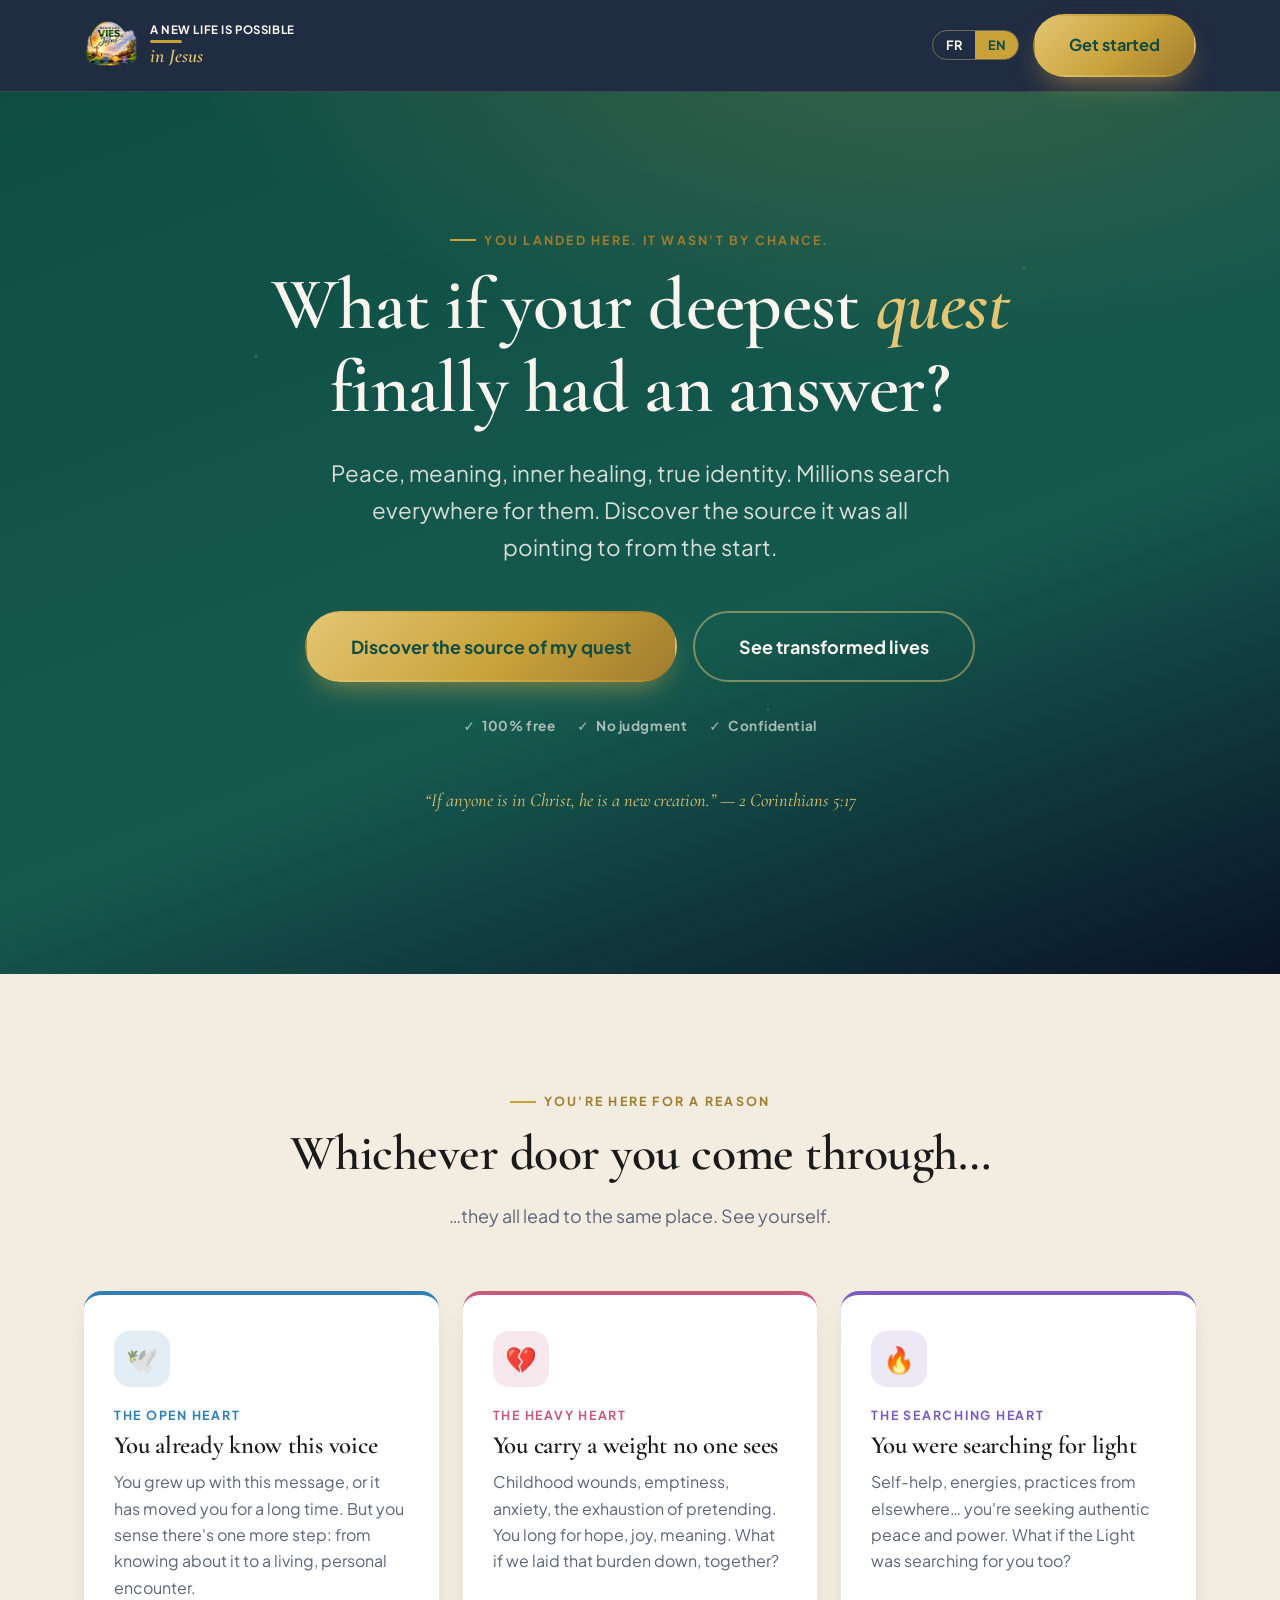
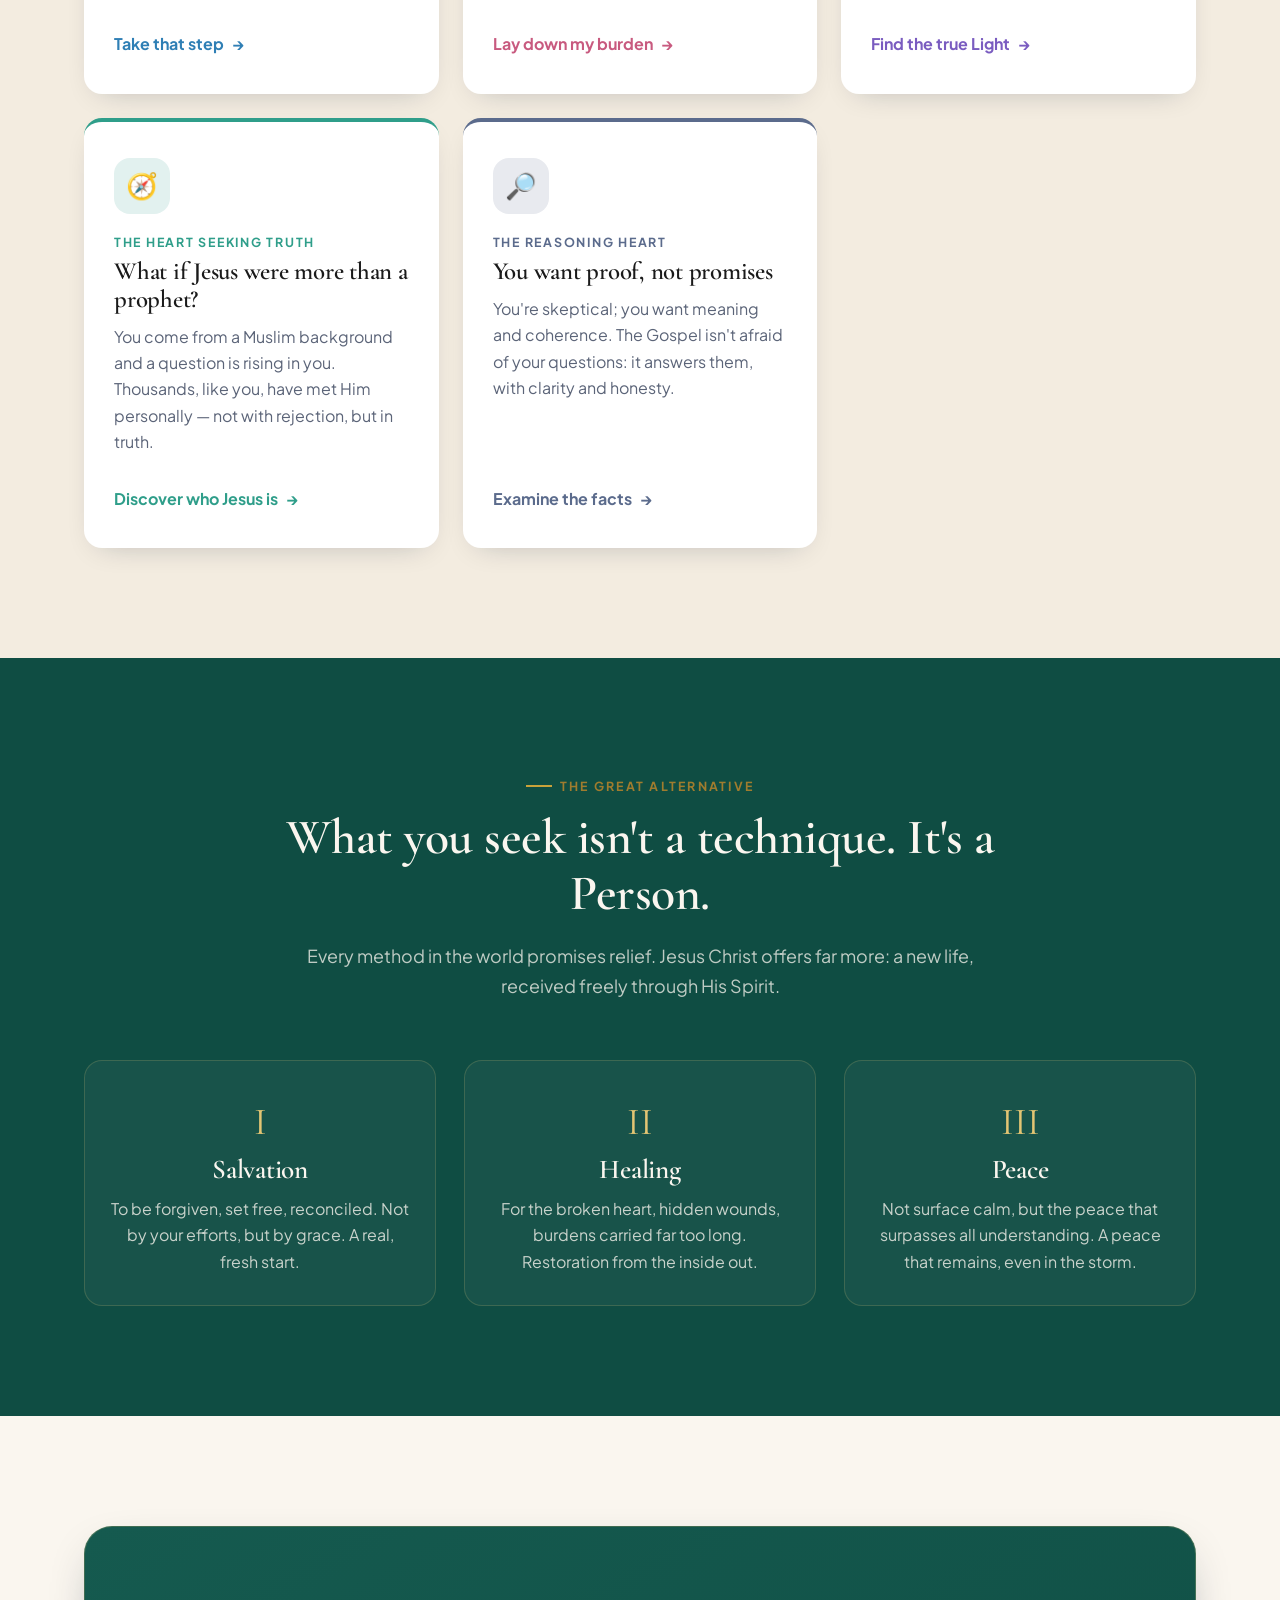
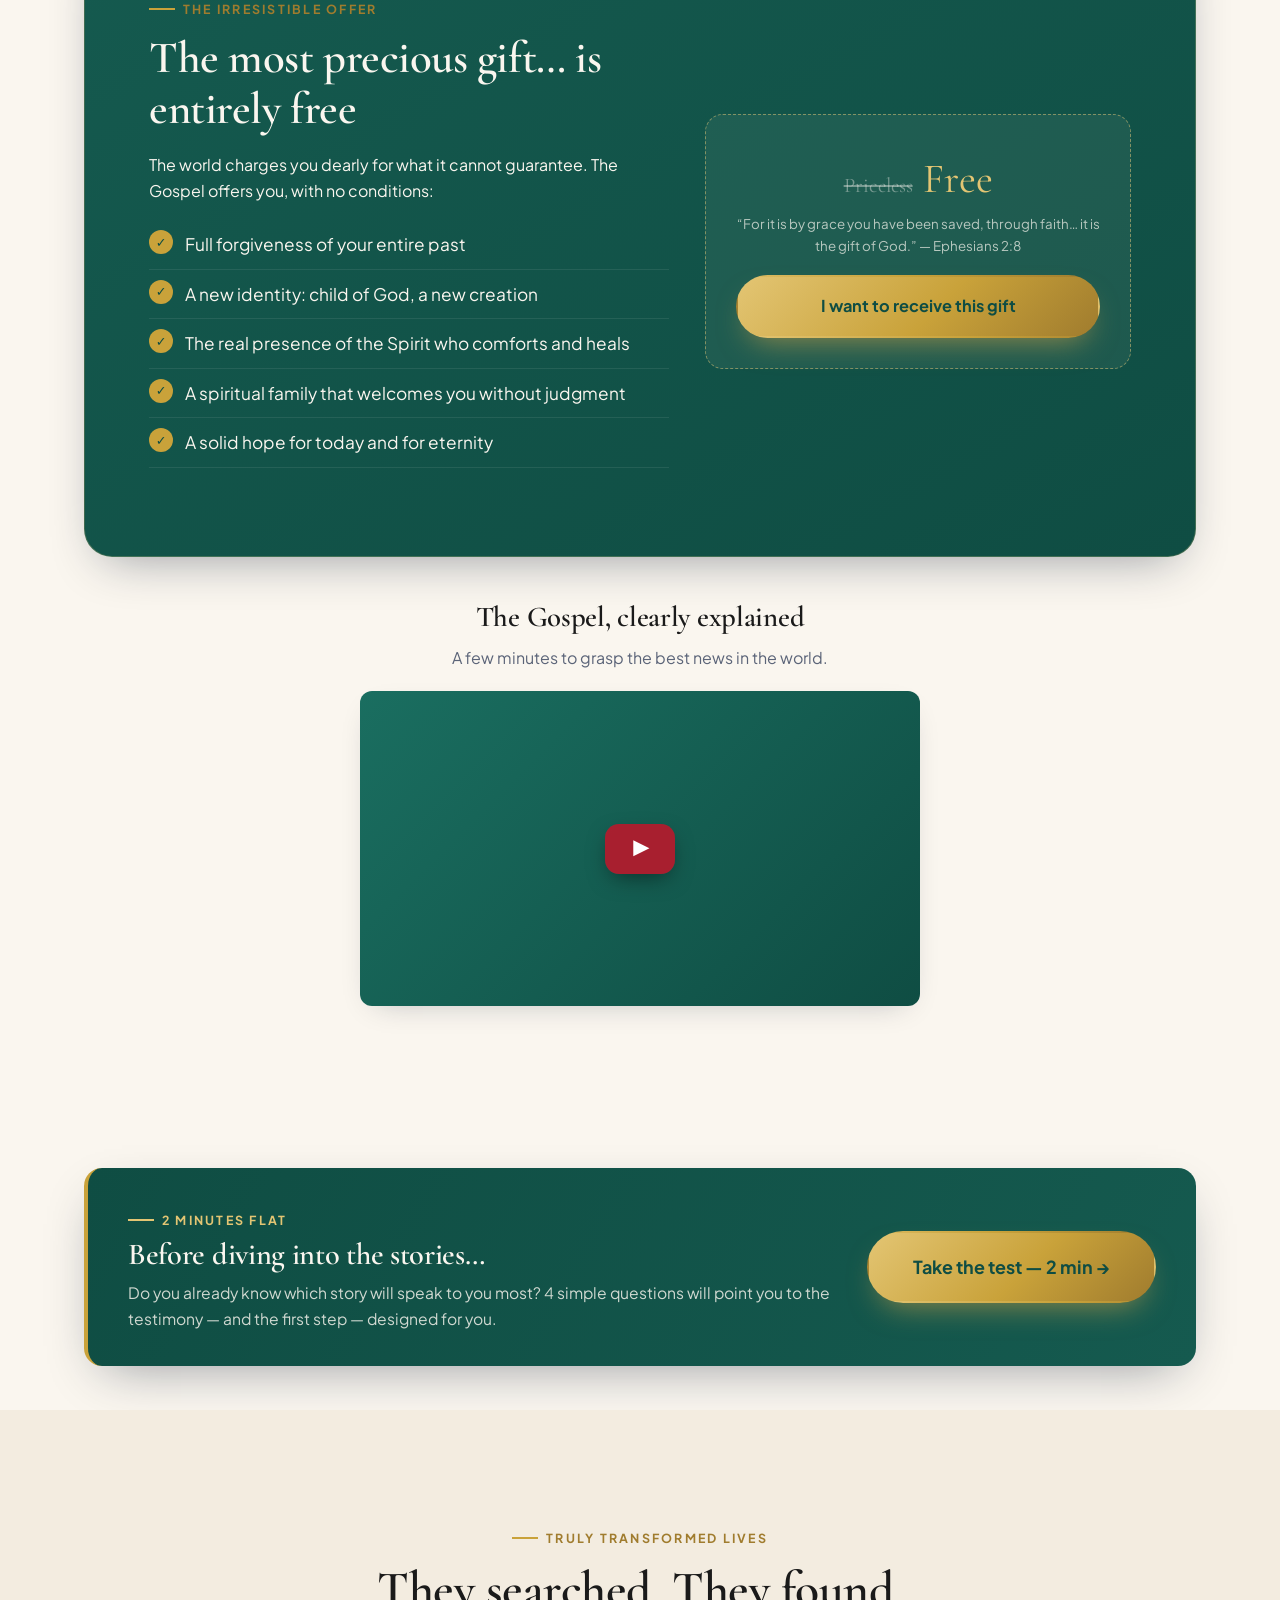
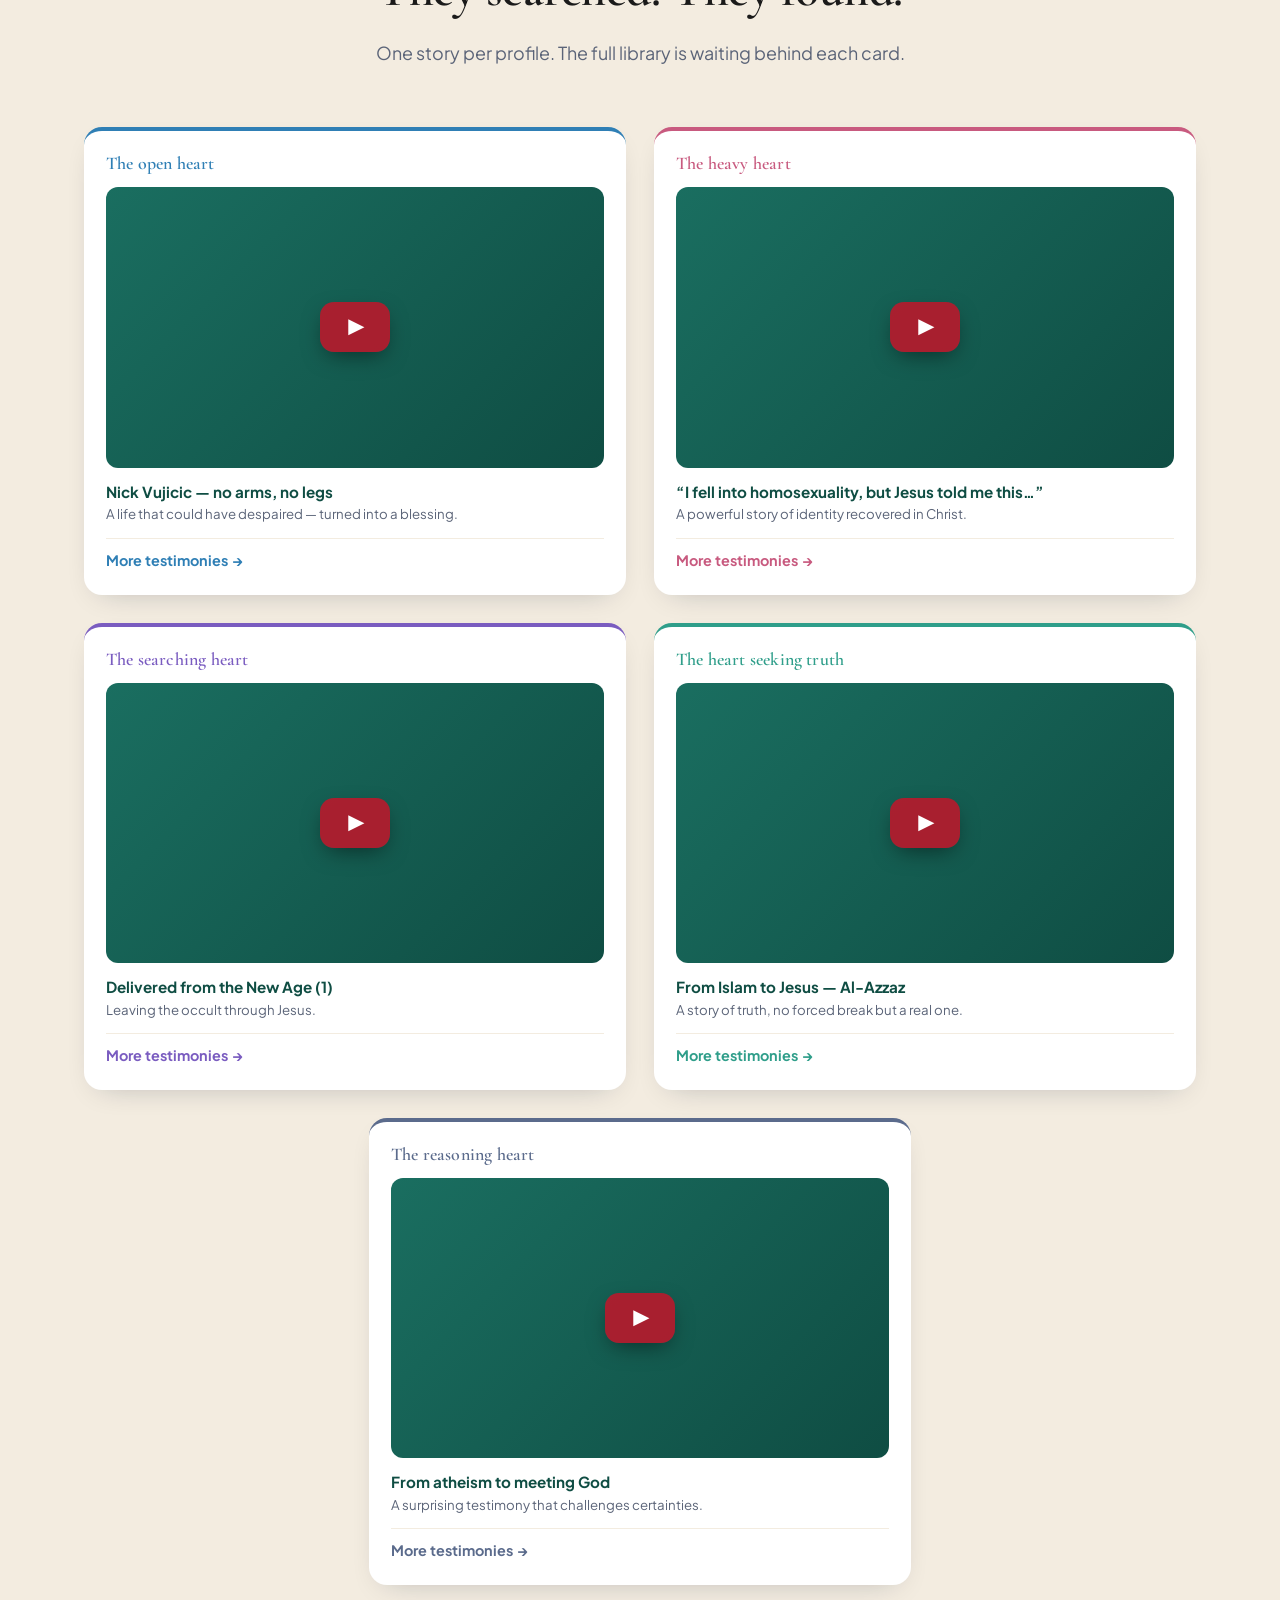
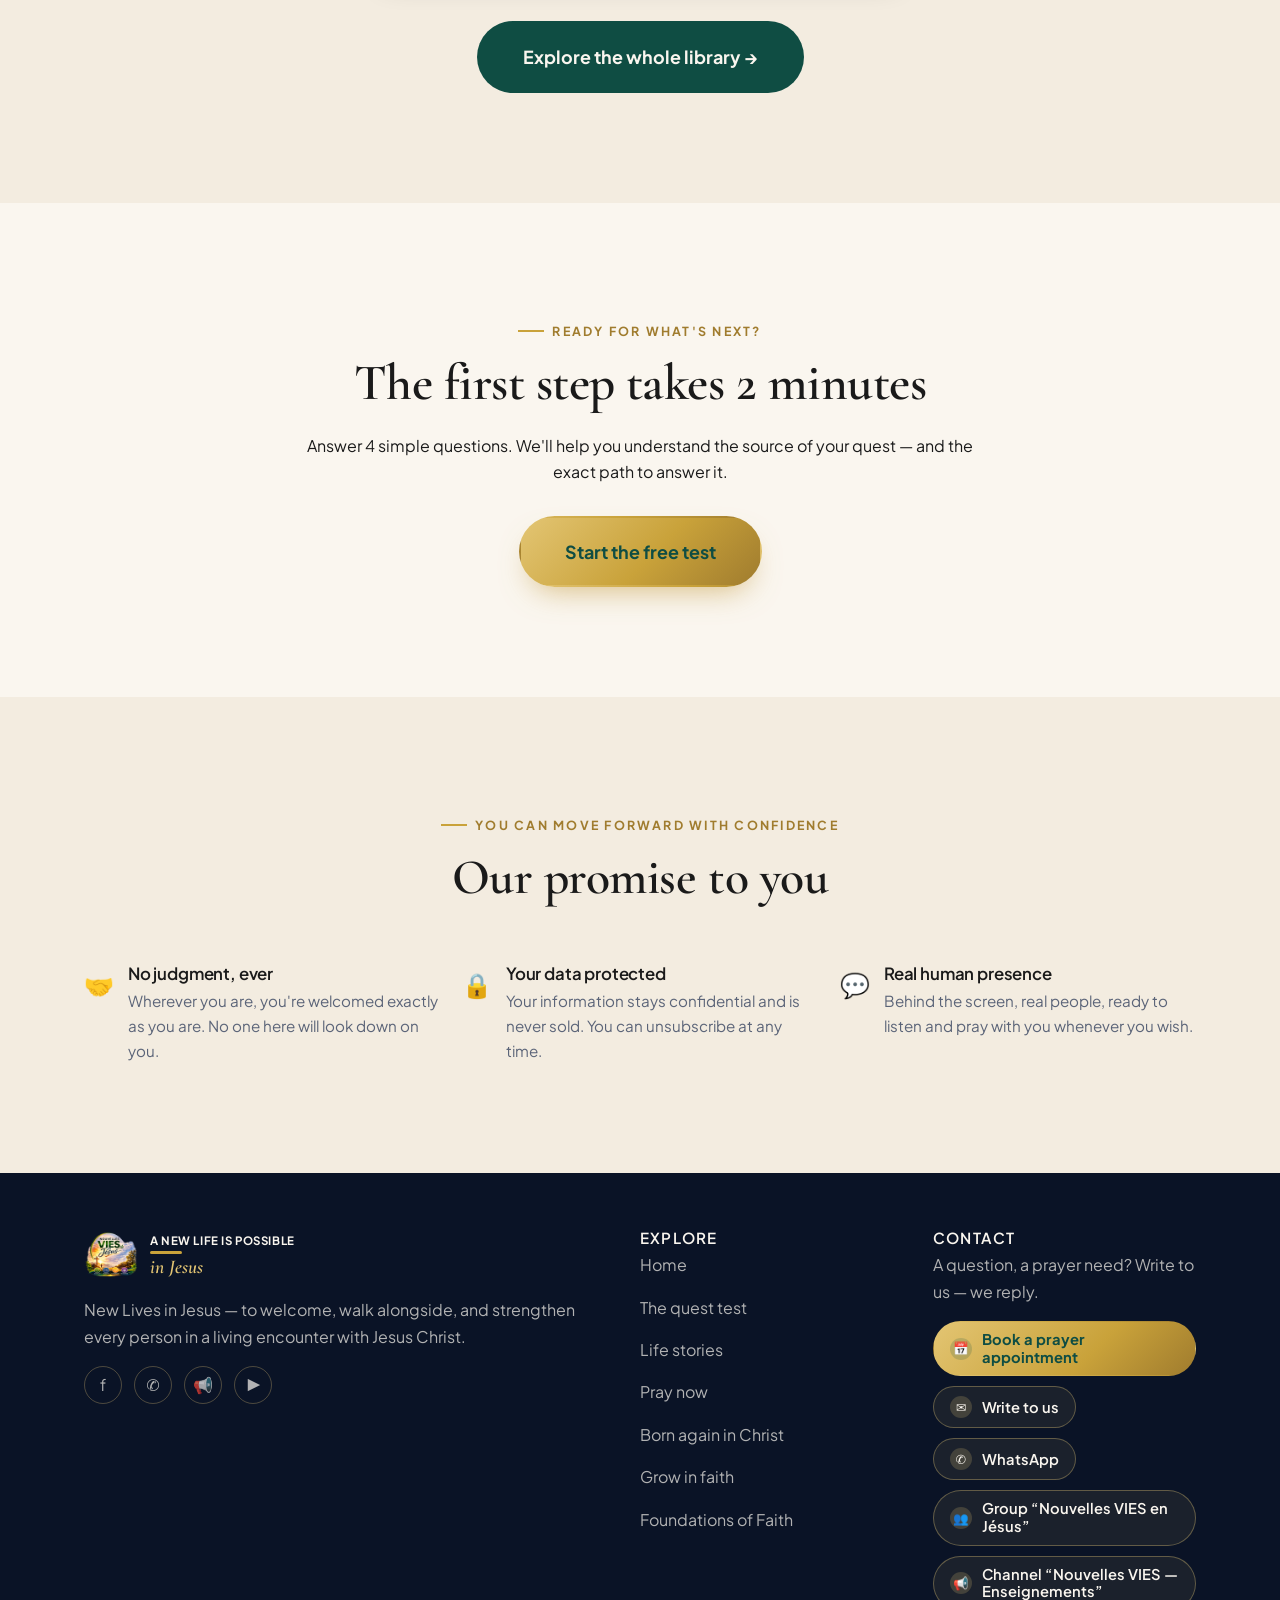
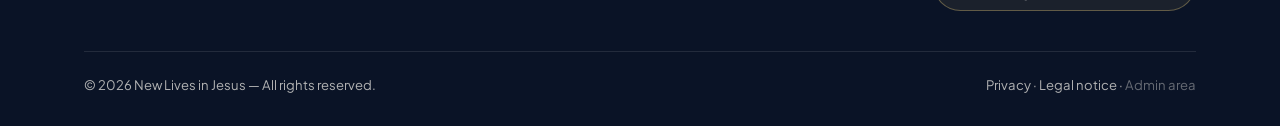
==== commit ec8996be: "UX pass : vignettes plus grandes, rappel quiz, libellés, fallback YT retiré Retours porteur suite au" ====
--- a/index.html
+++ b/index.html
@@ -46,7 +46,7 @@
   <!-- ===== Hero ===== -->
   <section class="hero">
     <div class="container">
-      <span class="eyebrow" data-i18n="hero.eyebrow">Tu as cliqué. Ce n'était pas un hasard.</span>
+      <span class="eyebrow" data-i18n="hero.eyebrow">Tu es ici. Ce n'était pas un hasard.</span>
       <h1 data-i18n-html="hero.title">Et si ta plus grande <span class="accent">quête</span> avait enfin une réponse&nbsp;?</h1>
       <p class="hero-sub" data-i18n="hero.sub">Paix, sens, guérison intérieure, vraie identité…</p>
       <div class="hero-cta">
@@ -169,6 +169,20 @@
             <img alt="" /><span class="lite-yt-play" aria-hidden="true">▶</span>
           </div>
         </div>
+      </div>
+    </div>
+  </section>
+
+  <!-- ===== Rappel Quiz — juste avant les témoignages pour garder le focus funnel ===== -->
+  <section class="quiz-nudge" aria-label="Test rapide">
+    <div class="container">
+      <div class="quiz-nudge-card reveal">
+        <div class="quiz-nudge-text">
+          <span class="eyebrow" data-i18n="nudge.eyebrow">2 minutes chrono</span>
+          <h2 data-i18n="nudge.title">Avant d'explorer les histoires…</h2>
+          <p data-i18n="nudge.sub">Sais-tu déjà quelle histoire va le plus te parler ? 4 questions simples te dirigeront vers le témoignage — et le premier pas — pensés pour toi.</p>
+        </div>
+        <a class="btn btn-primary btn-lg" href="quiz.html" data-i18n="nudge.cta">Faire le test — 2 min →</a>
       </div>
     </div>
   </section>
--- a/assets/css/styles.css
+++ b/assets/css/styles.css
@@ -610,10 +610,36 @@
 .video-card .yt-fallback { padding: 0 20px 14px; }
 .yt-fallback:hover { color: var(--red); }
 
+/* ---------- Rappel Quiz (nudge) — entre l'offre et les témoignages ---------- */
+.quiz-nudge { padding: clamp(28px, 5vw, 44px) 0; }
+.quiz-nudge-card {
+  background: linear-gradient(120deg, var(--navy) 0%, var(--navy-soft) 100%);
+  color: var(--cream);
+  border-radius: var(--radius);
+  padding: clamp(22px, 3.6vw, 34px) clamp(24px, 4vw, 40px);
+  box-shadow: var(--shadow);
+  display: flex; align-items: center; justify-content: space-between; gap: 24px;
+  flex-wrap: wrap;
+  border-left: 4px solid var(--gold);
+}
+.quiz-nudge-card .eyebrow { color: var(--gold-light); margin-bottom: 8px; }
+.quiz-nudge-card .eyebrow::before { background: var(--gold-light); }
+.quiz-nudge-text { flex: 1 1 320px; min-width: 260px; }
+.quiz-nudge-text h2 { color: var(--cream); font-size: clamp(1.4rem, 2.6vw, 1.9rem); margin: 0 0 8px; }
+.quiz-nudge-text p { color: rgba(250,246,239,0.82); margin: 0; font-size: 0.98rem; }
+.quiz-nudge-card .btn { flex: 0 0 auto; }
+
 /* ---------- Témoignages : grille compacte (landing) ---------- */
-.testi-mini-grid { display: grid; grid-template-columns: 1fr; gap: 22px; }
-@media (min-width: 720px) { .testi-mini-grid { grid-template-columns: repeat(2, 1fr); } }
-@media (min-width: 1040px) { .testi-mini-grid { grid-template-columns: repeat(3, 1fr); } }
+/* 2 cols en desktop (vignettes bien lisibles) ; 5ᵉ carte centrée en 3ᵉ rangée. */
+.testi-mini-grid { display: grid; grid-template-columns: 1fr; gap: 24px; }
+@media (min-width: 720px) {
+  .testi-mini-grid { grid-template-columns: repeat(2, 1fr); gap: 28px; }
+  .testi-mini-grid > .testi-mini:nth-child(5):last-child {
+    grid-column: 1 / -1;
+    justify-self: center;
+    width: min(100%, calc(50% - 14px));
+  }
+}
 
 .testi-mini {
   background: var(--white);
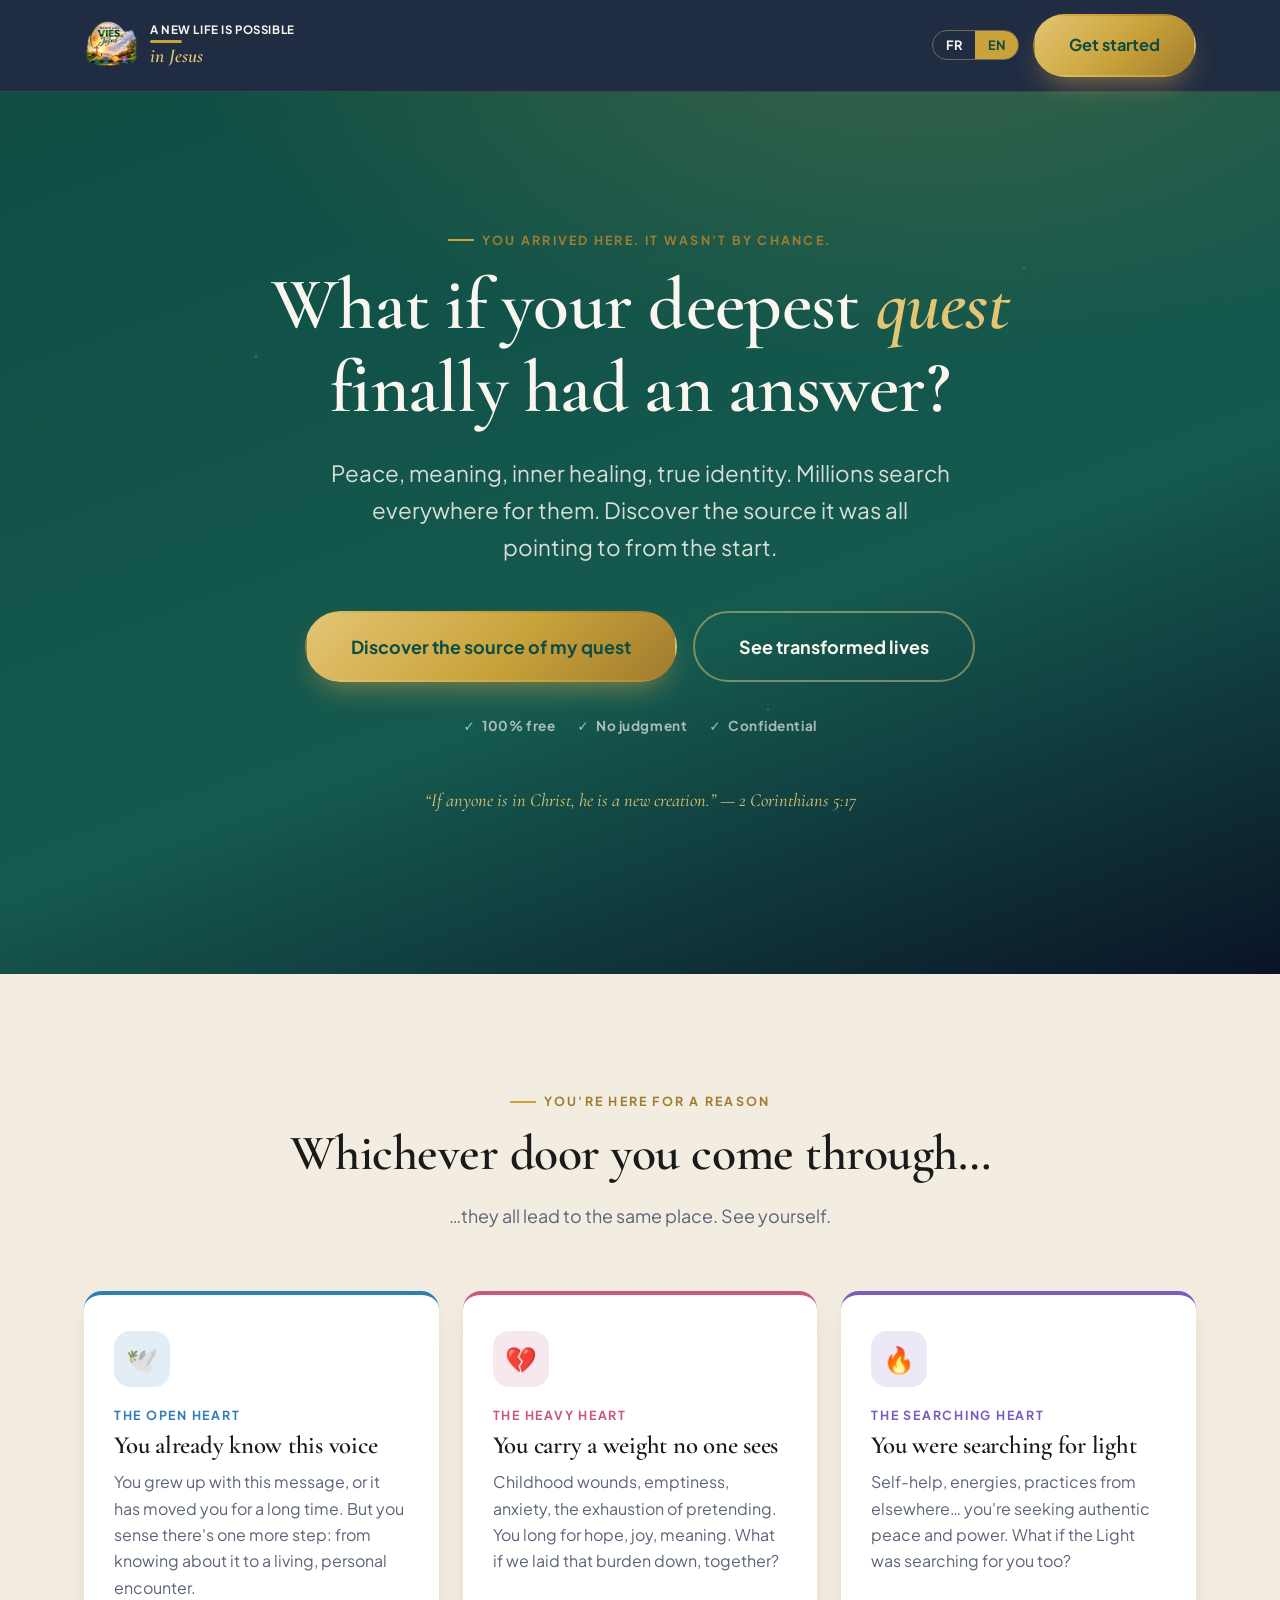
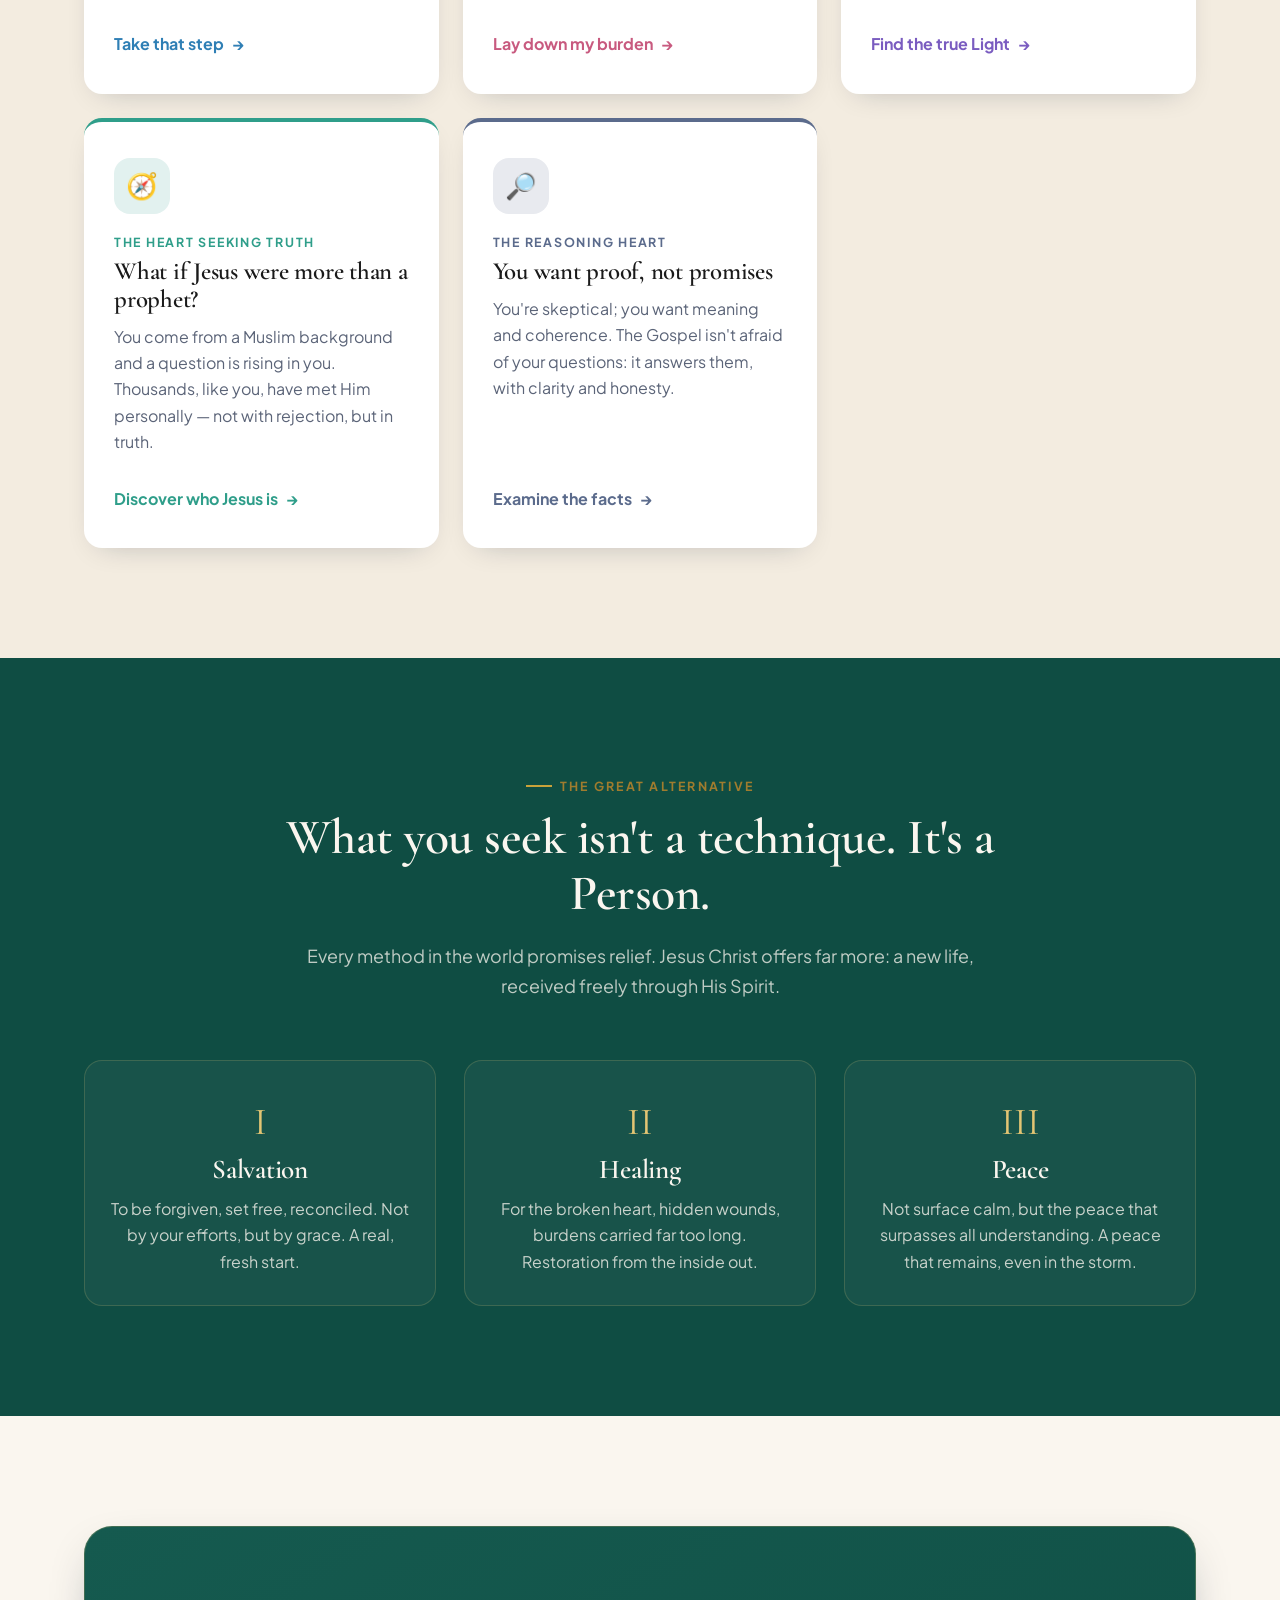
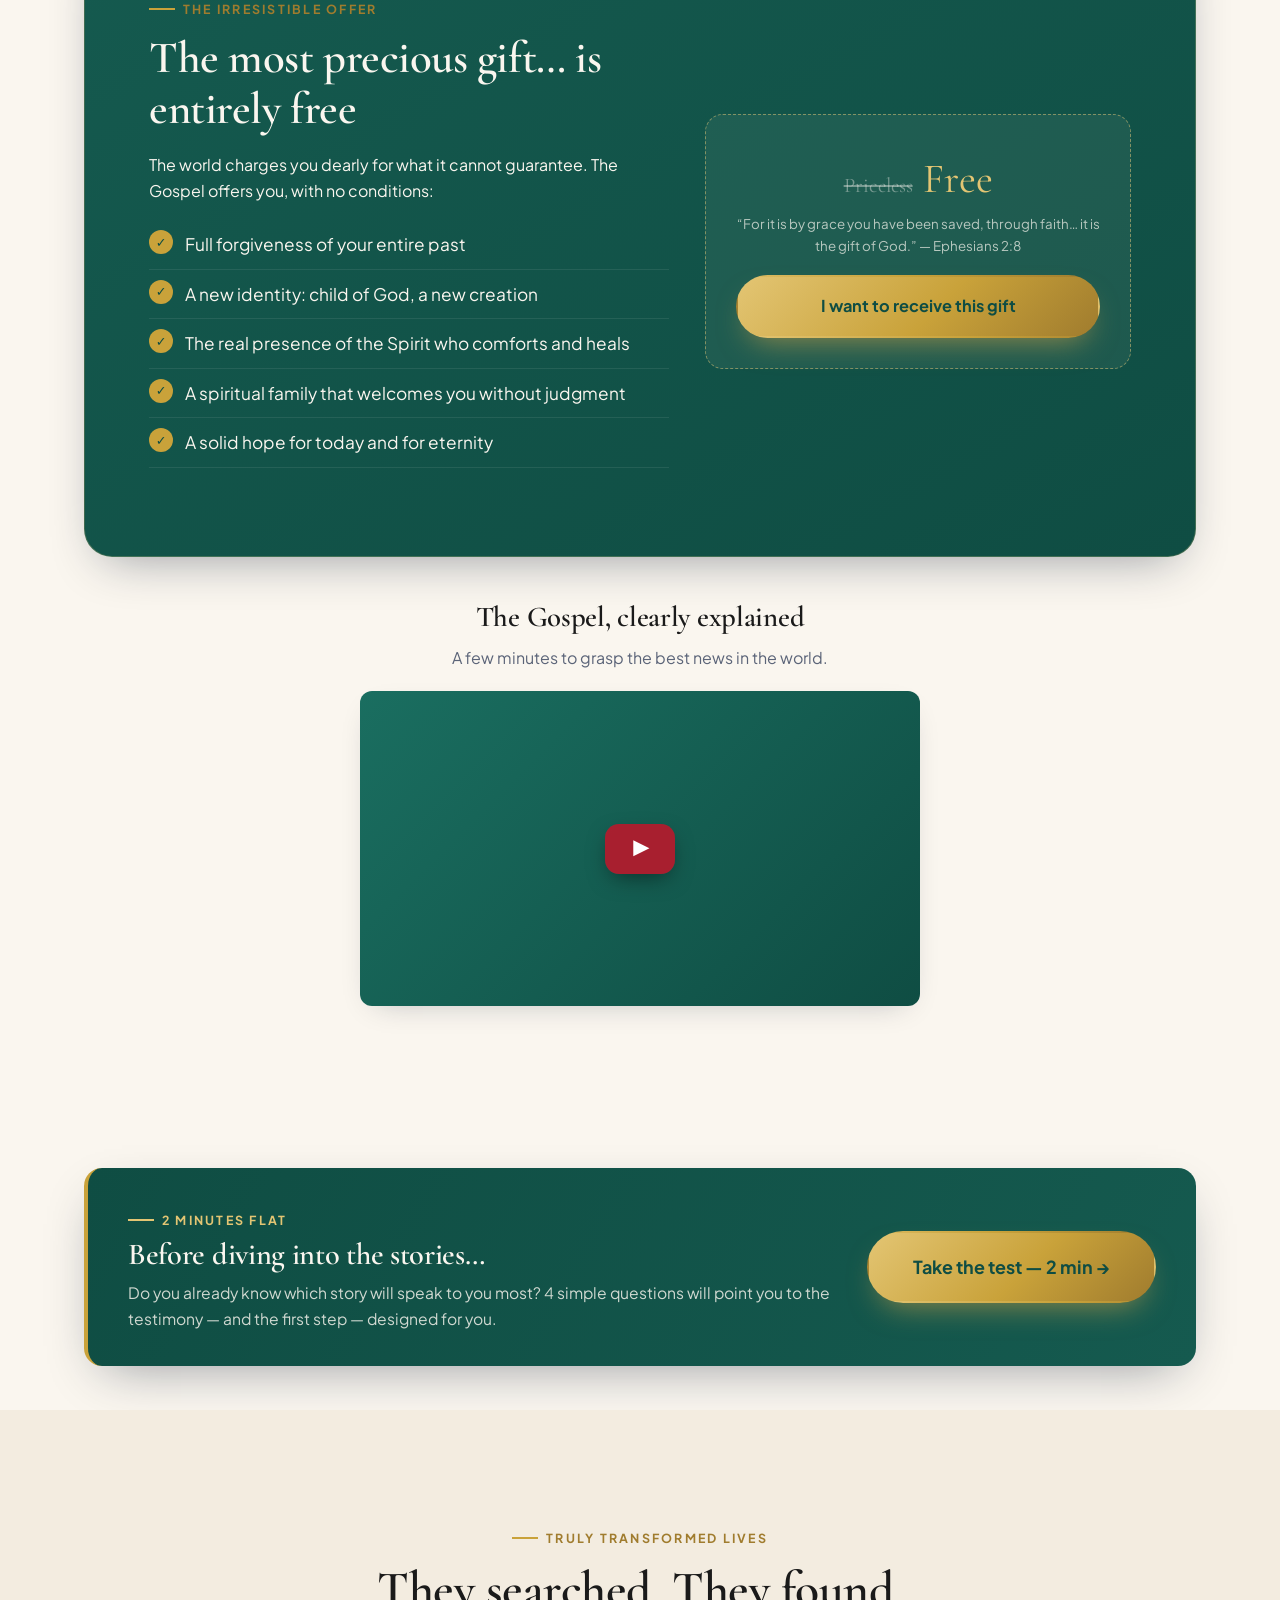
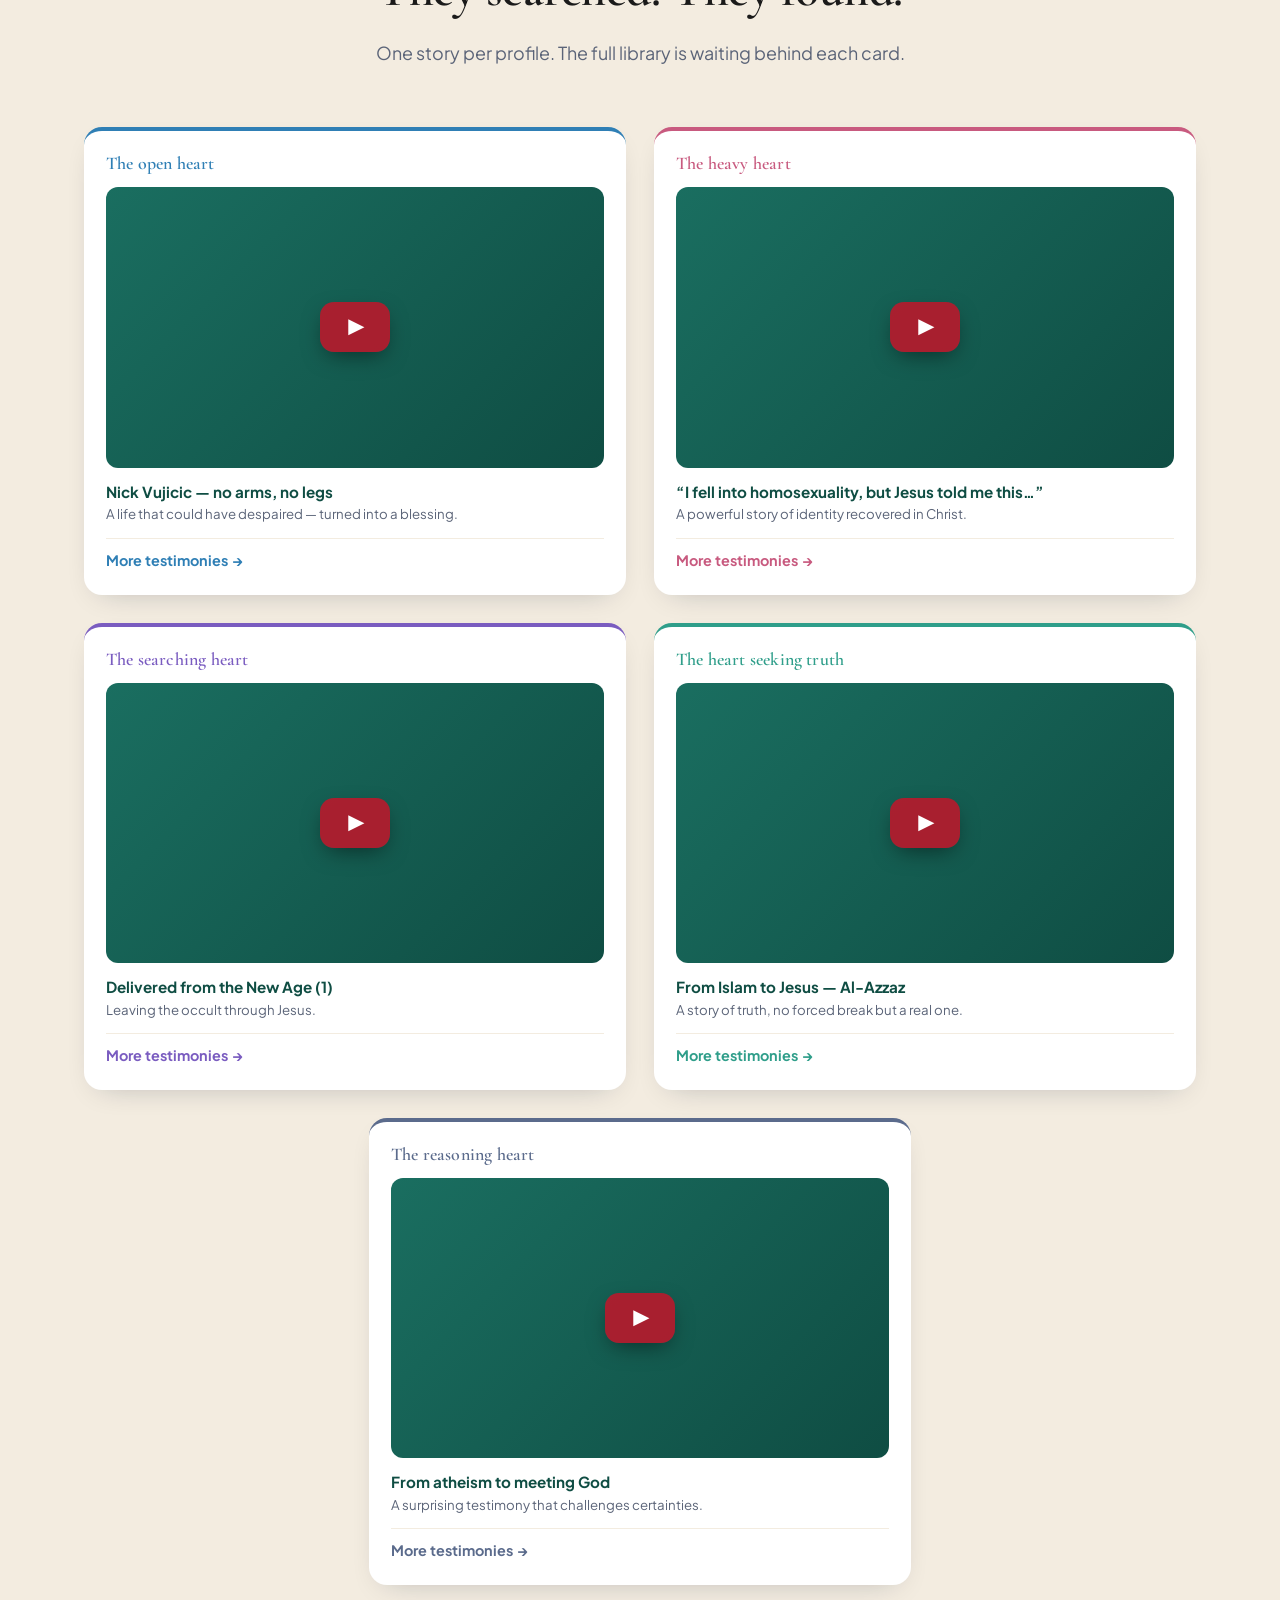
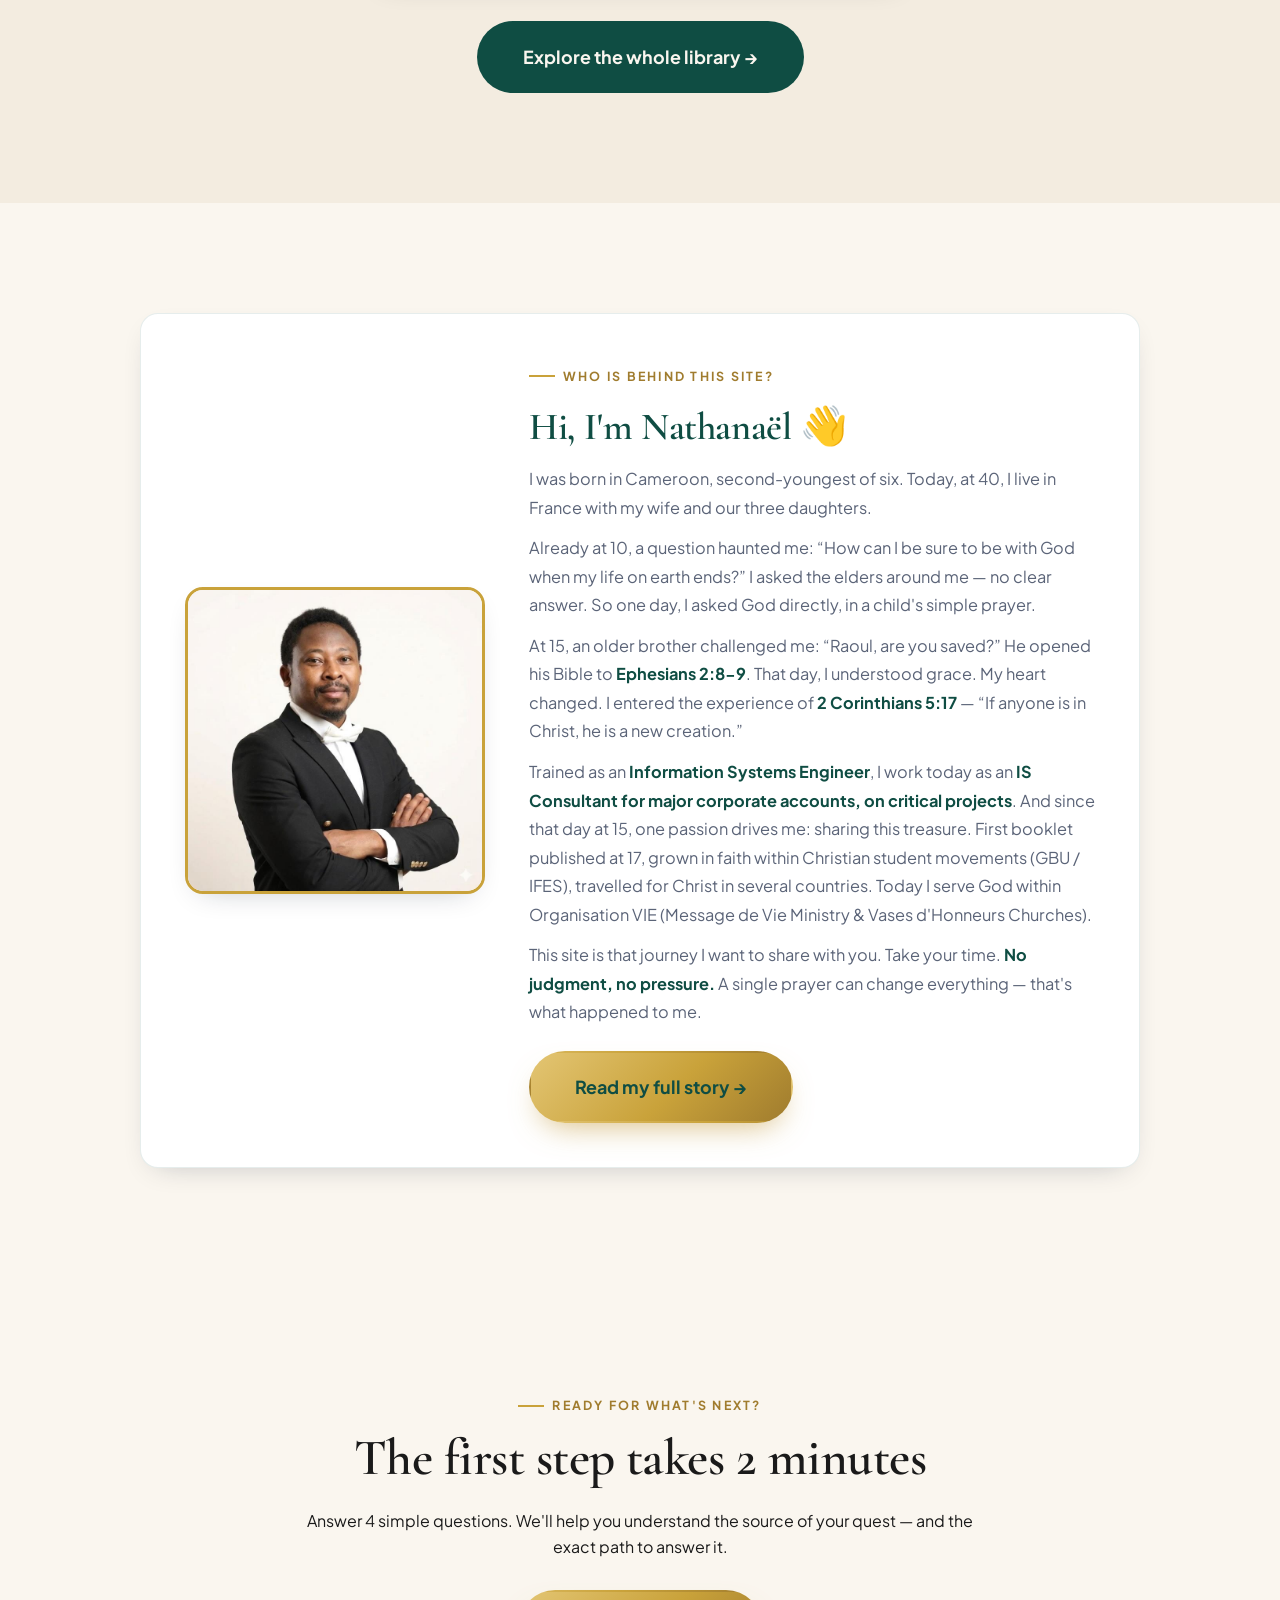
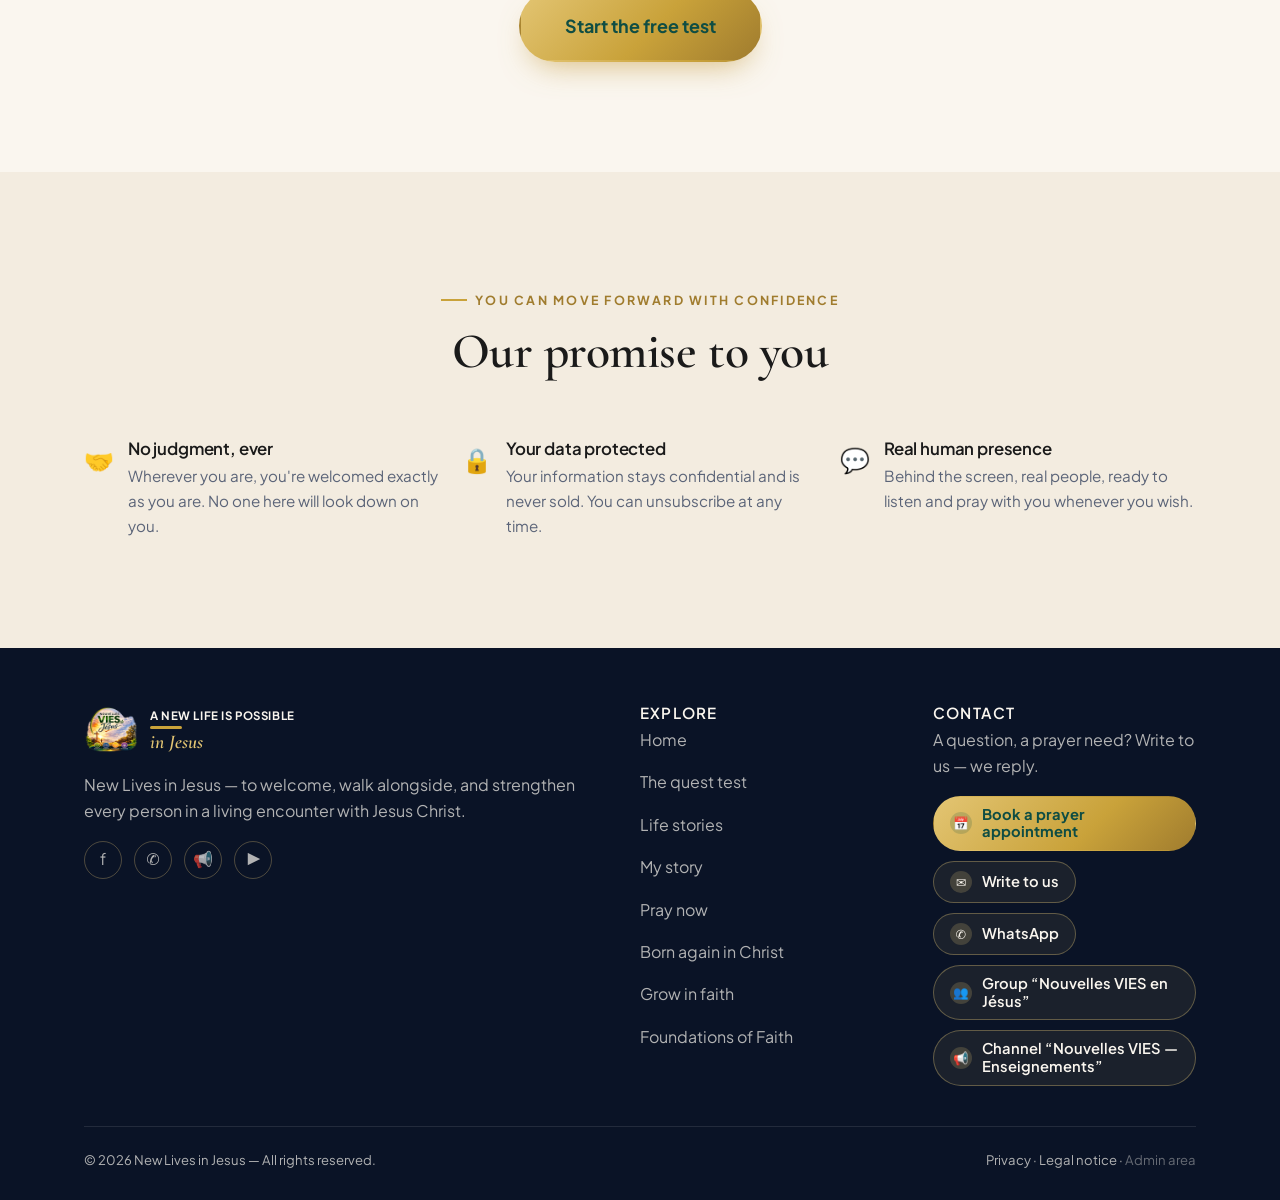
==== commit f71fff0b: "Sprint 0.3 + 0.5 : page « Mon histoire » et suivi d'activation du tunnel 0.3 — Qui est Nathanaël ? -" ====
--- a/index.html
+++ b/index.html
@@ -20,7 +20,7 @@
   <link rel="manifest" href="site.webmanifest" />
   <meta name="theme-color" content="#0f4d43" />
 </head>
-<body>
+<body data-track="visite">
 
   <!-- ===== Header ===== -->
   <header class="site-header">
@@ -46,7 +46,7 @@
   <!-- ===== Hero ===== -->
   <section class="hero">
     <div class="container">
-      <span class="eyebrow" data-i18n="hero.eyebrow">Tu es ici. Ce n'était pas un hasard.</span>
+      <span class="eyebrow" data-i18n="hero.eyebrow">Tu es arrivé ici. Ce n'était pas un hasard.</span>
       <h1 data-i18n-html="hero.title">Et si ta plus grande <span class="accent">quête</span> avait enfin une réponse&nbsp;?</h1>
       <p class="hero-sub" data-i18n="hero.sub">Paix, sens, guérison intérieure, vraie identité…</p>
       <div class="hero-cta">
@@ -267,6 +267,29 @@
 
       <div class="center reveal" style="margin-top:36px">
         <a class="btn btn-dark btn-lg" href="temoignages.html" data-i18n="testi.wall">Explorer toute la bibliothèque →</a>
+      </div>
+    </div>
+  </section>
+
+
+  <!-- ===== Qui est Nathanaël ? ===== -->
+  <section id="about" class="about-sec">
+    <div class="container">
+      <div class="about-grid reveal">
+        <figure class="about-photo">
+          <img src="assets/img/nathanael-portrait.jpg" alt="Nathanaël, porteur du projet Nouvelles Vies en Jésus"
+               data-i18n-alt="about.alt" width="750" height="768" loading="lazy" decoding="async" />
+        </figure>
+        <div class="about-text">
+          <span class="eyebrow" data-i18n="about.eyebrow">Qui est derrière ce site&nbsp;?</span>
+          <h2 data-i18n="about.title">Bonjour, moi c'est Nathanaël 👋</h2>
+          <p data-i18n-html="about.p1">Je suis né au Cameroun, avant-dernier d'une fratrie de six…</p>
+          <p data-i18n-html="about.p2">À 10 ans déjà, une question me hantait…</p>
+          <p data-i18n-html="about.p3">À 15 ans, un aîné m'a défié…</p>
+          <p data-i18n-html="about.p4">Formé Ingénieur en Systèmes d'Information…</p>
+          <p data-i18n-html="about.p5">Ce site, c'est ce chemin que je veux partager avec toi…</p>
+          <a class="btn btn-primary btn-lg" href="histoire.html" data-i18n="about.cta">Lire mon histoire complète →</a>
+        </div>
       </div>
     </div>
   </section>
@@ -332,6 +355,7 @@
           <p><a href="index.html" data-i18n="footer.link.home">Accueil</a></p>
           <p><a href="quiz.html" data-i18n="footer.link.quiz">Le test de la quête</a></p>
           <p><a href="index.html#testimonials" data-i18n="footer.link.story">Histoires de vie</a></p>
+          <p><a href="histoire.html" data-i18n="footer.link.about">Mon histoire</a></p>
           <p><a href="prier.html" data-i18n="footer.link.pray">Prier maintenant</a></p>
           <p><a href="nouveau-ne.html" data-i18n="footer.link.nn">Nouveau-né en Christ</a></p>
           <p><a href="grandir.html" data-i18n="footer.link.gr">Grandir dans la foi</a></p>
@@ -387,6 +411,7 @@
 
   <script src="assets/js/config.js"></script>
   <script src="assets/js/i18n.js"></script>
+  <script src="assets/js/track.js"></script>
   <script src="assets/js/video.js"></script>
   <script src="assets/js/testi-player.js"></script>
   <script src="assets/js/main.js"></script>
--- a/assets/css/styles.css
+++ b/assets/css/styles.css
@@ -819,3 +819,145 @@
   font-size: 0.95rem;
   margin: 6px 0 4px;
 }
+
+/* ---------- Qui est Nathanaël ? (bloc landing) ---------- */
+.about-grid {
+  display: grid;
+  gap: clamp(22px, 4vw, 44px);
+  grid-template-columns: 1fr;
+  align-items: center;
+  max-width: 1000px;
+  margin: 0 auto;
+  padding: clamp(24px, 4vw, 44px);
+  background: #fff;
+  border: 1px solid rgba(15, 77, 67, 0.1);
+  border-radius: var(--radius);
+  box-shadow: var(--shadow-soft);
+}
+@media (min-width: 860px) { .about-grid { grid-template-columns: 300px 1fr; } }
+.about-photo { margin: 0; }
+.about-photo img {
+  display: block; width: 100%; height: auto;
+  border-radius: var(--radius);
+  border: 3px solid var(--gold);
+  box-shadow: var(--shadow-soft);
+  background: var(--cream-2);
+}
+.about-text h2 {
+  color: var(--navy);
+  font-size: clamp(1.7rem, 3.4vw, 2.4rem);
+  margin: 6px 0 16px;
+}
+.about-text p {
+  color: var(--muted);
+  font-size: 1.02rem;
+  line-height: 1.75;
+  margin: 0 0 12px;
+}
+.about-text p strong { color: var(--navy); }
+.about-text .btn { margin-top: 12px; }
+
+/* ---------- Mon histoire (histoire.html) ---------- */
+.story-hero .container { max-width: 760px; }
+.story-portrait { margin: 0 auto 22px; width: clamp(120px, 26vw, 168px); }
+.story-portrait img {
+  display: block; width: 100%; height: auto;
+  aspect-ratio: 1 / 1; object-fit: cover; object-position: 50% 20%;
+  border-radius: 50%;
+  border: 3px solid var(--gold);
+  box-shadow: var(--shadow);
+}
+
+.story { padding: clamp(40px, 6vw, 72px) 0; }
+.story-body { max-width: 720px; }
+.story-body section { padding: 0 0 clamp(26px, 4vw, 44px); }
+.story-body h2 {
+  position: relative;
+  padding-top: 18px;
+  margin: 0 0 16px;
+  color: var(--navy);
+  font-size: clamp(1.5rem, 3.2vw, 2.05rem);
+}
+.story-body h2::before {
+  content: ""; position: absolute; top: 0; left: 0;
+  width: 52px; height: 3px; border-radius: 2px;
+  background: linear-gradient(90deg, var(--gold), var(--gold-deep));
+}
+.story-body p {
+  margin: 0 0 16px;
+  font-size: 1.08rem;
+  line-height: 1.85;
+  color: #33383f;
+}
+.story-body p strong { color: var(--navy); }
+.story-body p.story-punch {
+  font-family: var(--font-serif);
+  font-style: italic; font-weight: 600;
+  font-size: 1.3rem;
+  color: var(--teal-deep);
+}
+.story-body p.story-bless {
+  padding: 18px 0 6px;
+  text-align: center;
+  font-family: var(--font-serif); font-weight: 600;
+  font-size: 1.25rem;
+  color: var(--teal-deep);
+}
+.story-body p.story-sign {
+  text-align: center; font-style: italic; color: var(--muted);
+}
+
+.story-quote {
+  margin: 0 0 18px;
+  padding: 18px 22px;
+  background: color-mix(in srgb, var(--teal) 7%, white);
+  border-left: 4px solid var(--teal);
+  border-radius: var(--radius-sm);
+  font-family: var(--font-serif); font-style: italic;
+  font-size: 1.14rem; line-height: 1.7;
+  color: var(--navy);
+}
+.story-quote-strong {
+  background: color-mix(in srgb, var(--gold) 13%, white);
+  border-left-color: var(--gold-deep);
+  font-size: 1.35rem; font-weight: 600;
+  text-align: center;
+}
+.story-verse {
+  margin: 0 0 18px;
+  padding: 20px 24px;
+  background: var(--navy);
+  border-left: 4px solid var(--gold);
+  border-radius: var(--radius-sm);
+  font-family: var(--font-serif); font-style: italic;
+  font-size: 1.14rem; line-height: 1.75;
+  color: var(--cream);
+}
+
+.story-figure { margin: 26px 0; }
+.story-figure img {
+  display: block; width: 100%; height: auto;
+  max-width: 360px; margin: 0 auto;
+  border-radius: var(--radius);
+  border: 3px solid var(--gold);
+  box-shadow: var(--shadow-soft);
+}
+.story-figure-wide img { max-width: 100%; }
+
+.story-refs { max-width: 720px; margin: 0 auto; }
+.story-refs h4 {
+  margin: 0 0 12px;
+  font-family: var(--font-sans); font-size: 1rem;
+  color: var(--navy);
+}
+.story-refs ul { list-style: none; padding: 0; margin: 0; }
+.story-refs li { margin-bottom: 8px; font-size: 0.95rem; }
+.story-refs a {
+  color: var(--teal); text-decoration: none;
+  border-bottom: 1px solid rgba(26, 110, 96, 0.3);
+}
+.story-refs a:hover { color: var(--teal-deep); border-bottom-color: var(--teal-deep); }
+
+/* En-tête collant : décale les ancres (#about, #testimonials…) pour que le
+   titre de section ne se retrouve pas caché sous la barre de navigation. */
+section[id] { scroll-margin-top: 100px; }
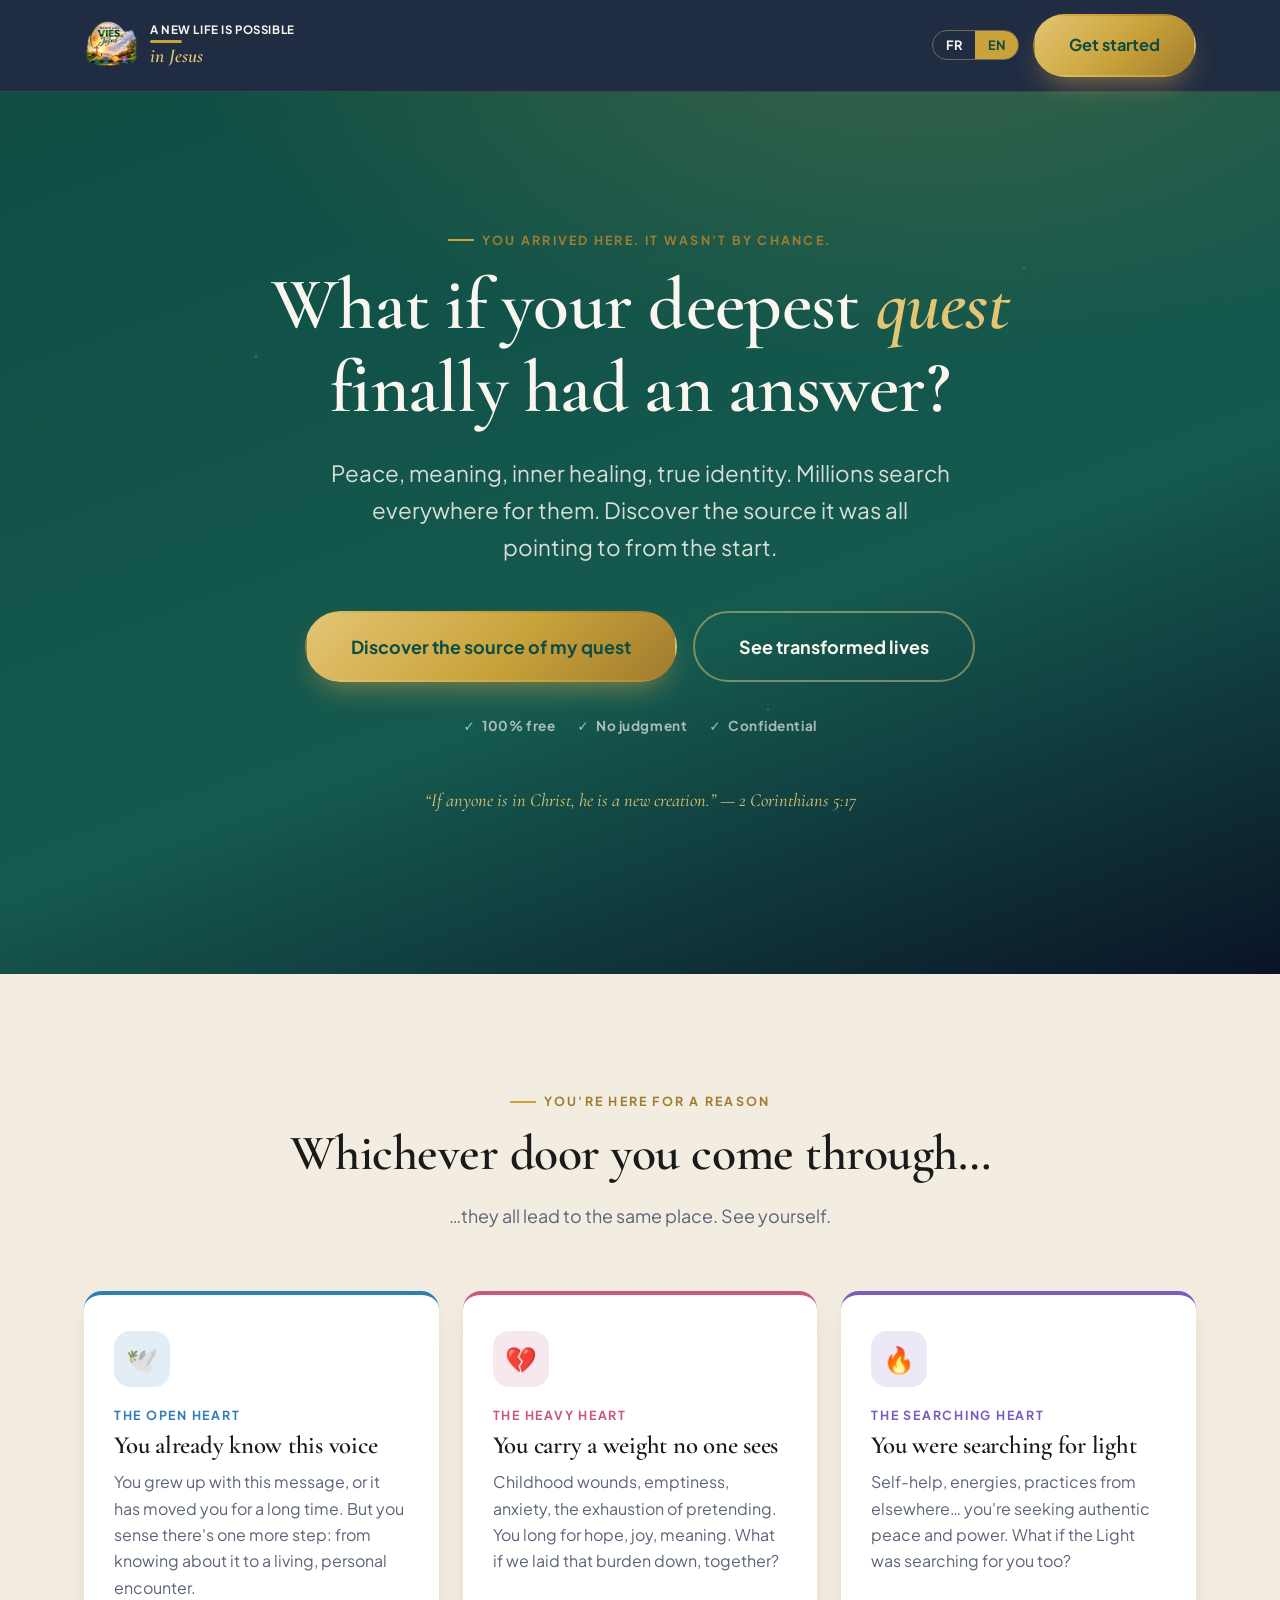
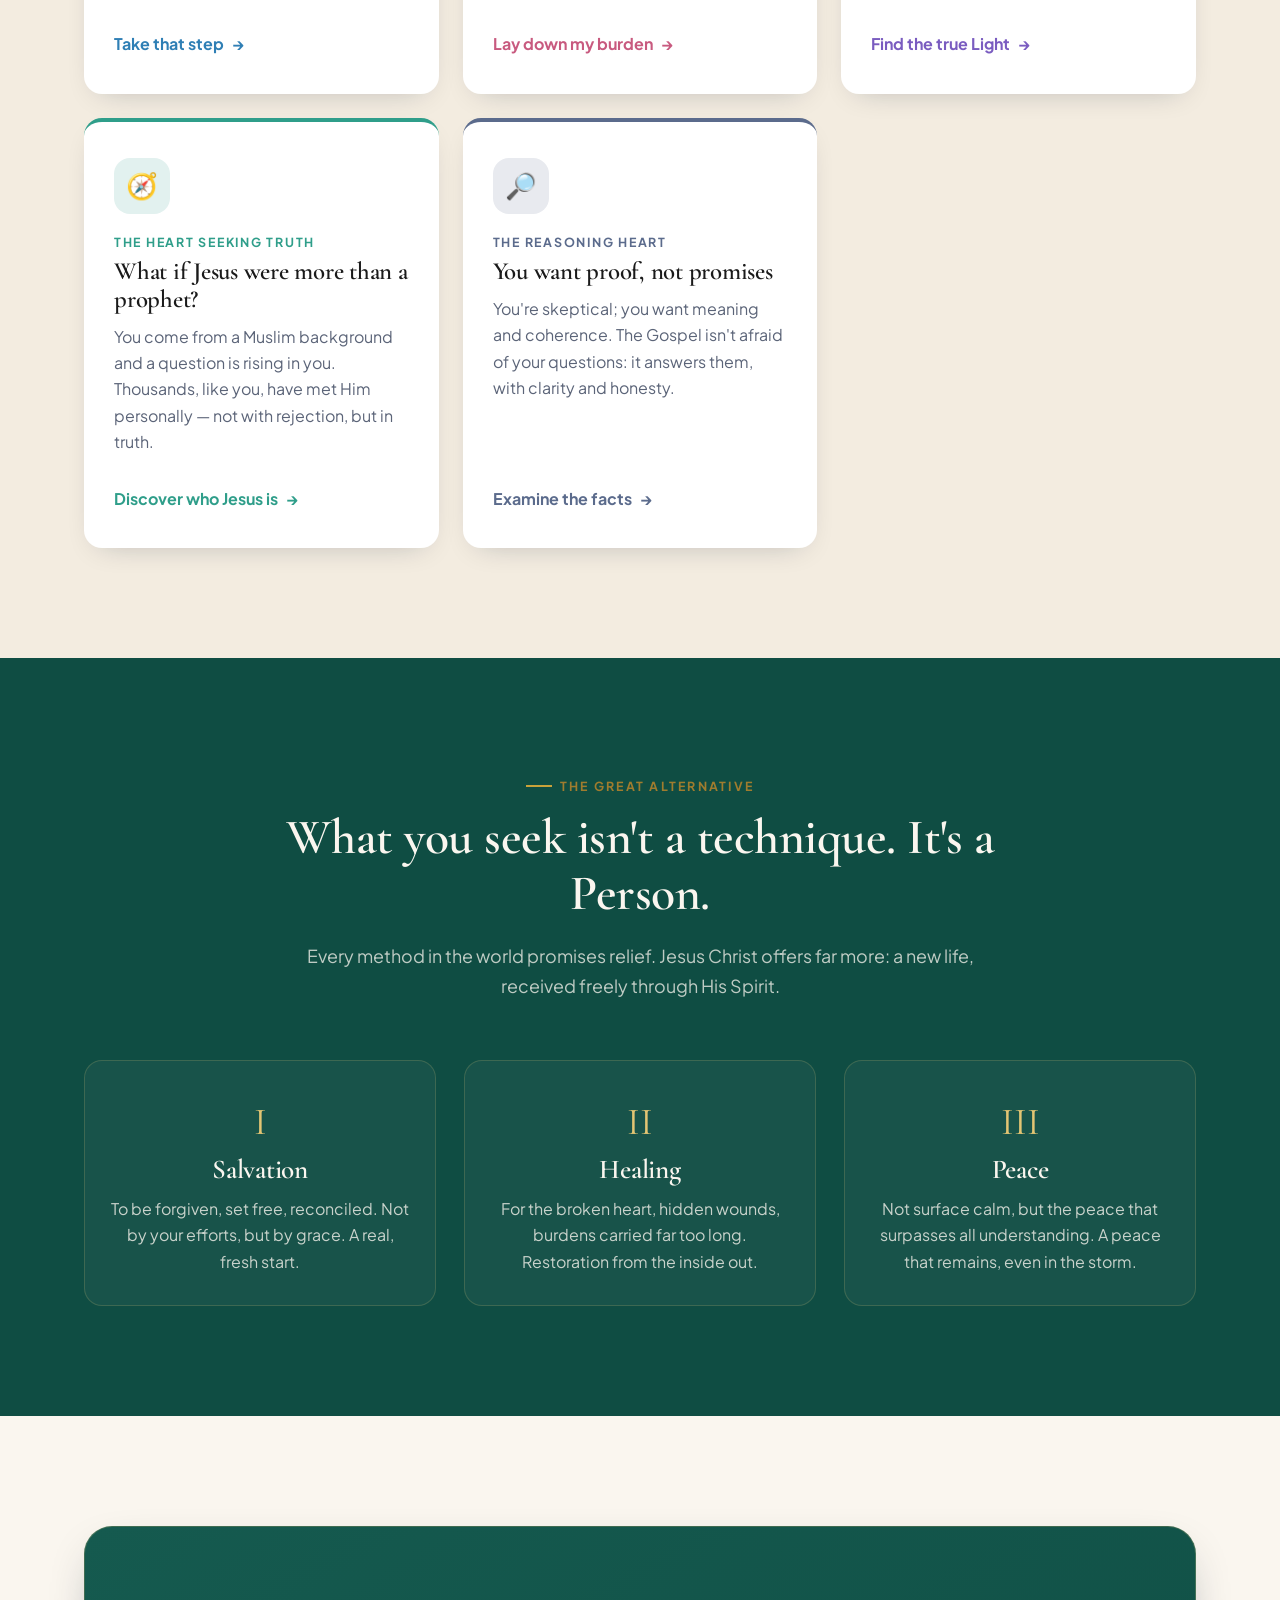
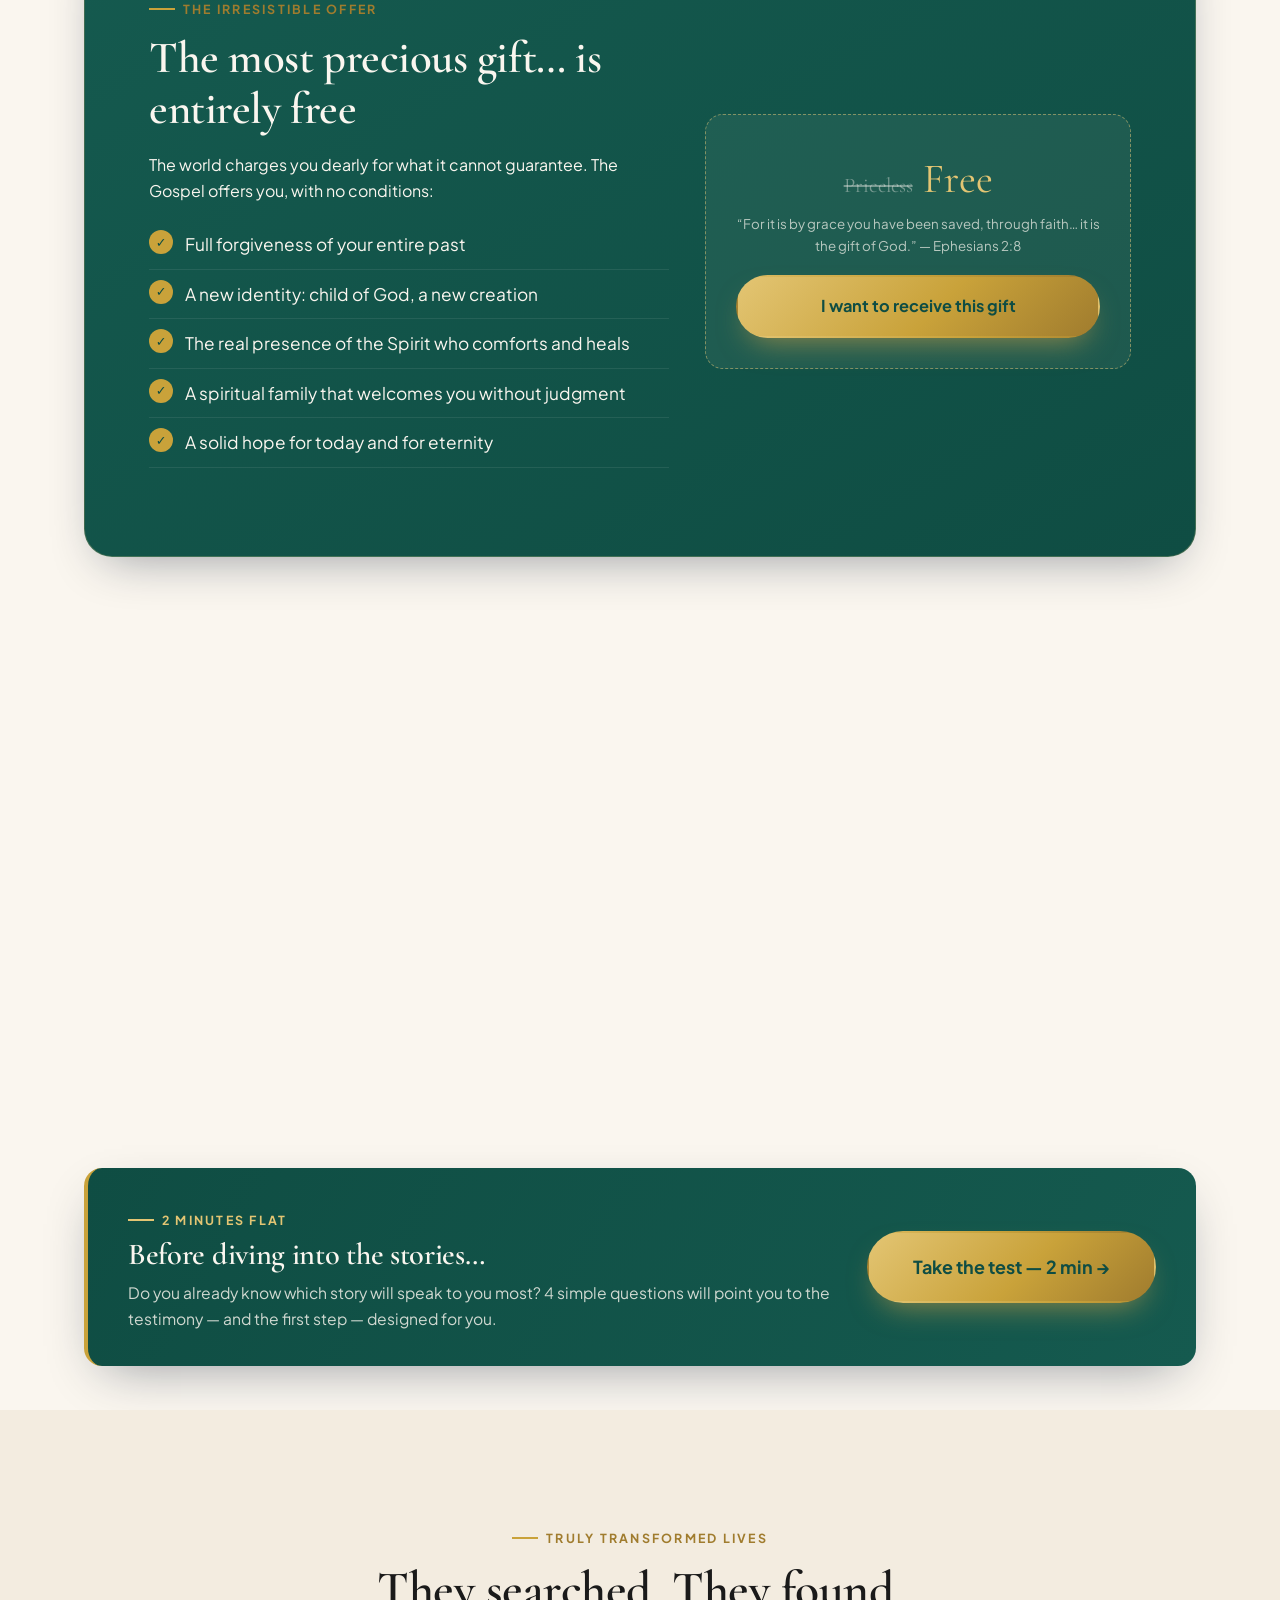
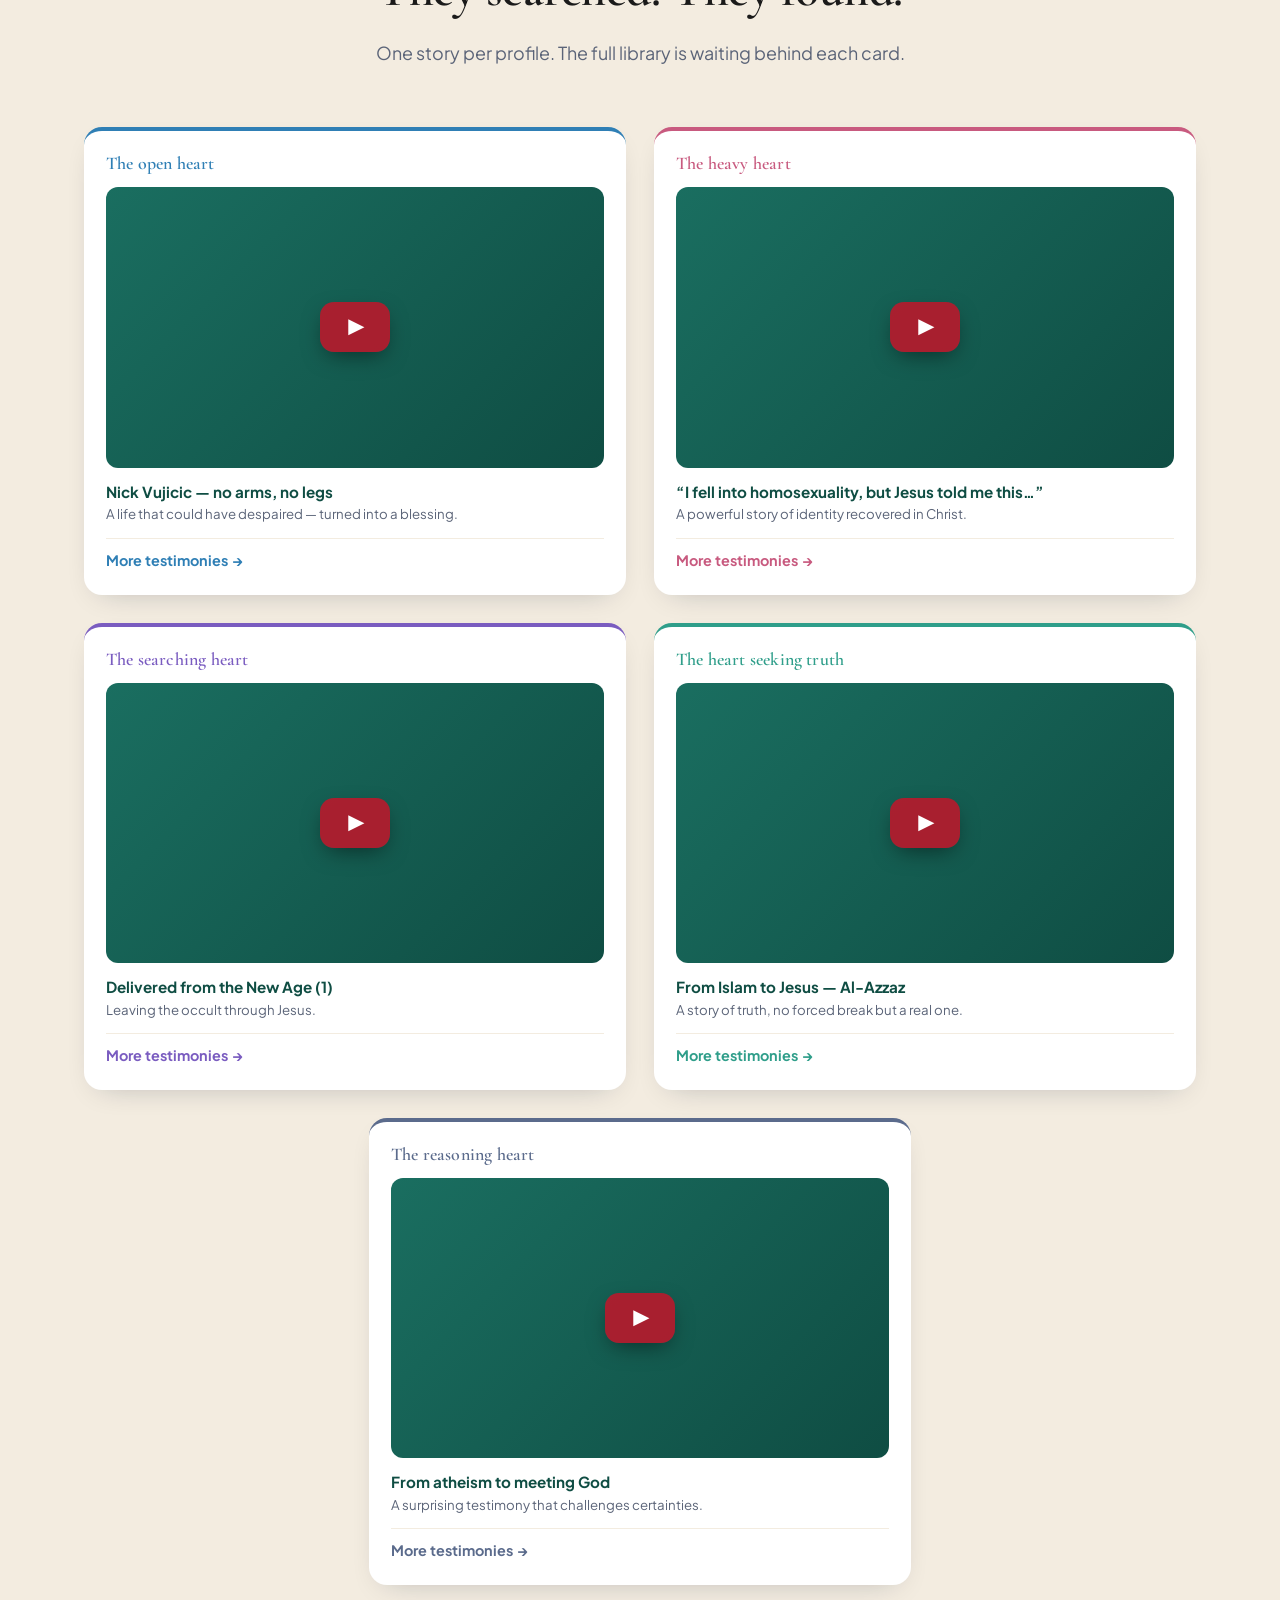
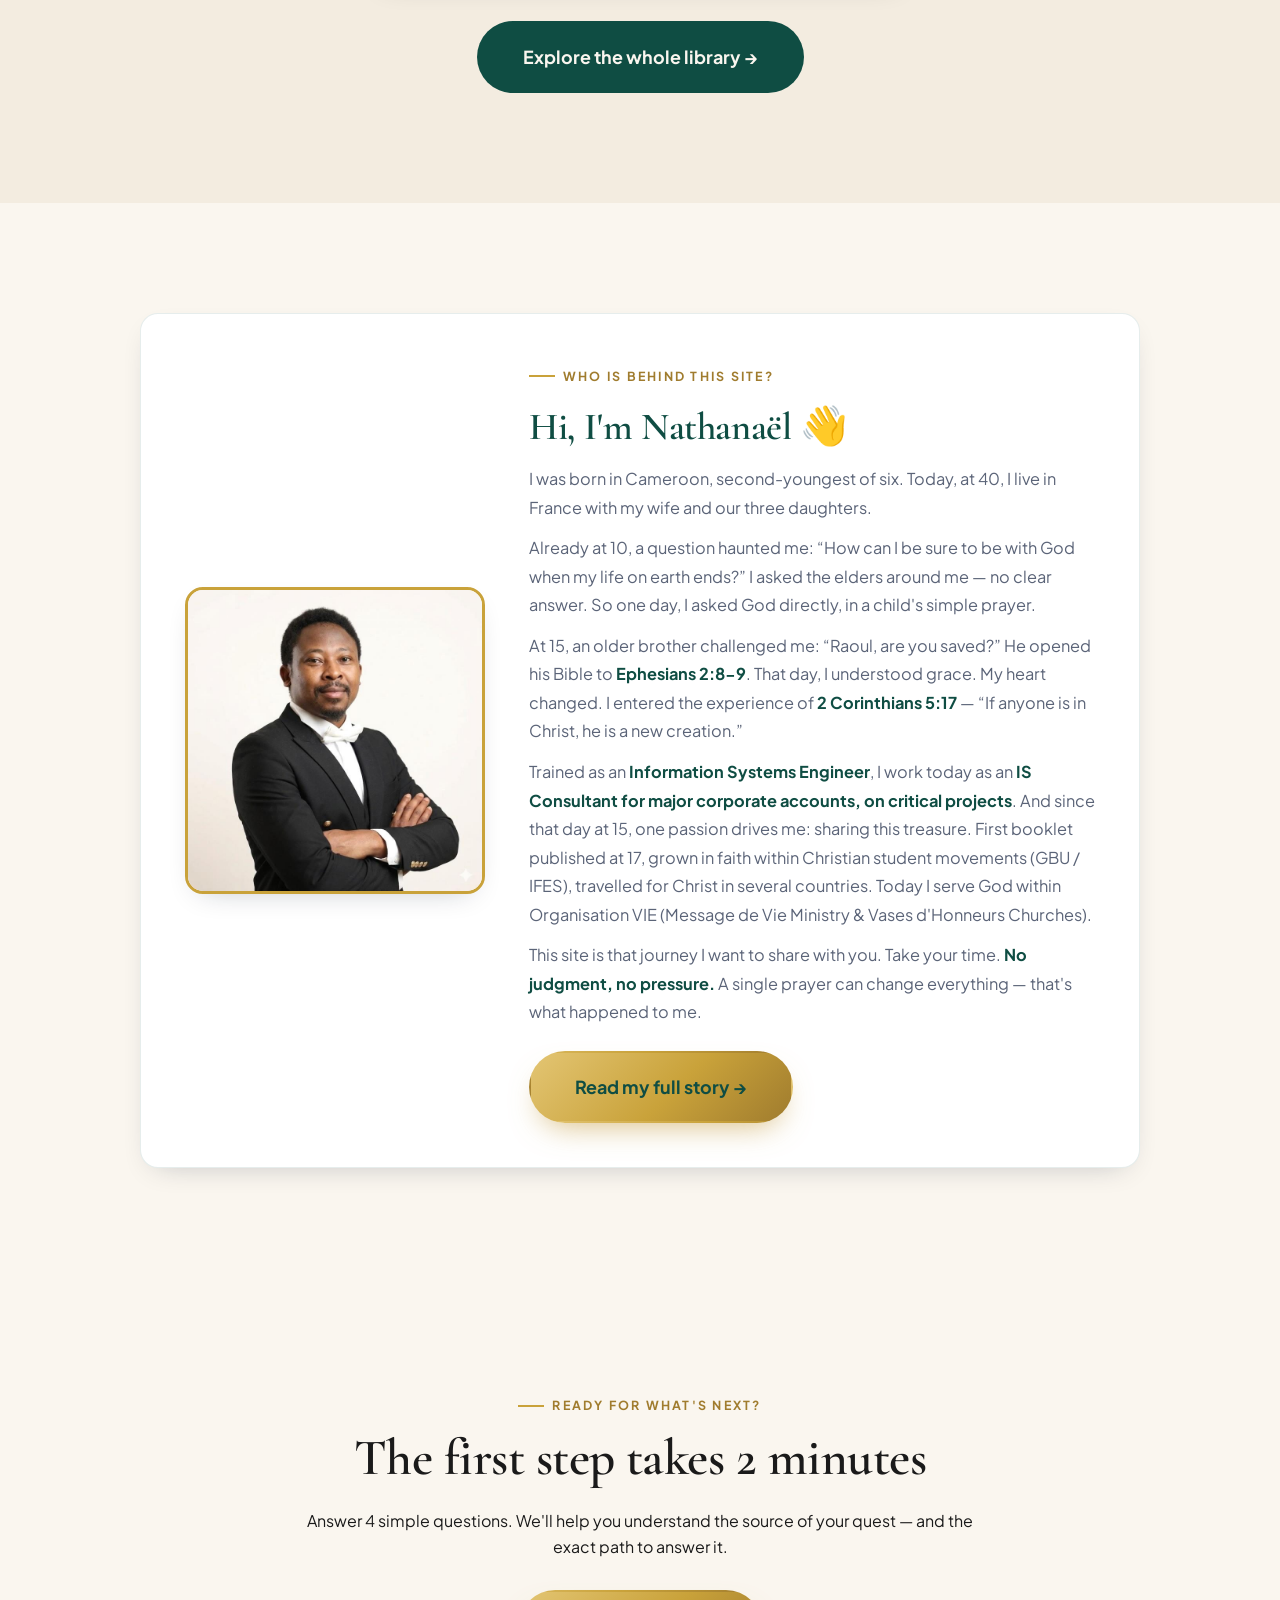
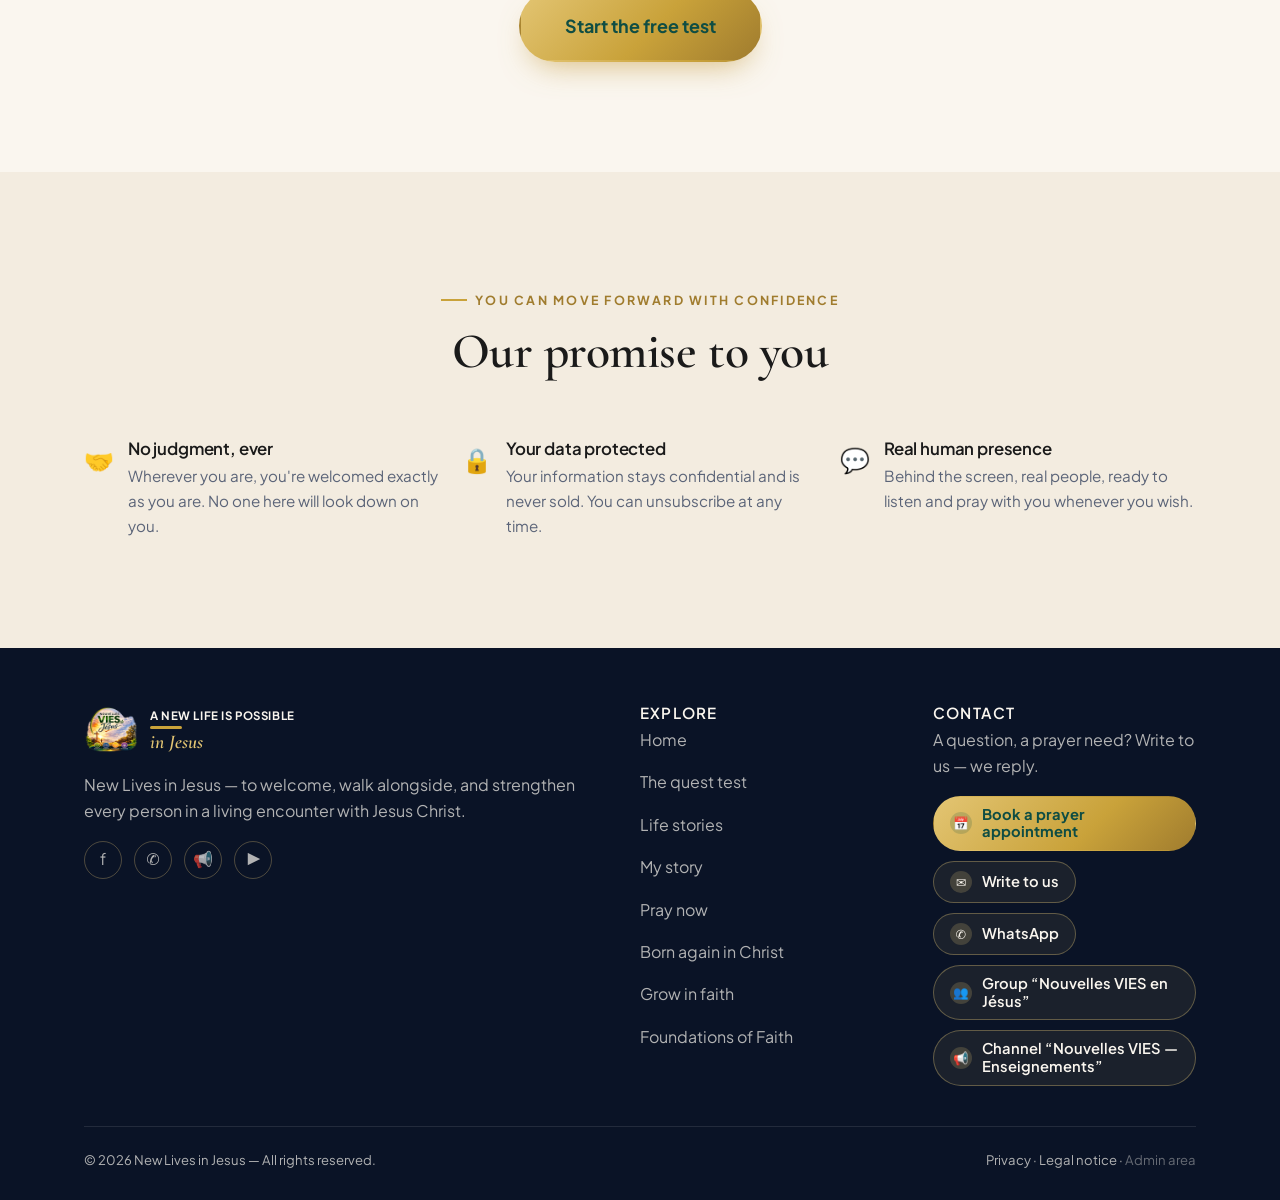
==== commit c72120da: "Restaure temporairement l'og:image sur l'URL Netlify La PR #9 a basculé les og:image vers https://no" ====
--- a/index.html
+++ b/index.html
@@ -8,6 +8,7 @@
   <meta property="og:title" content="Nouvelles Vies en Jésus — Et si ta quête avait enfin une réponse ?" />
   <meta property="og:description" content="Découvre la source vers laquelle tout convergeait depuis le début." />
   <meta property="og:type" content="website" />
+  <!-- og:image temporairement sur l'URL Netlify tant que le DNS de nouvellesviesenjesus.fr n'est pas propagé. À rebasculer sur le domaine dès que Netlify sert le nouveau nom. -->
   <meta property="og:image" content="https://nouvellevieenchrist-pdvie-vdh-mks2026.netlify.app/assets/img/visuel-nvc.png" />
   <link rel="preconnect" href="https://fonts.googleapis.com" />
   <link rel="preconnect" href="https://fonts.gstatic.com" crossorigin />
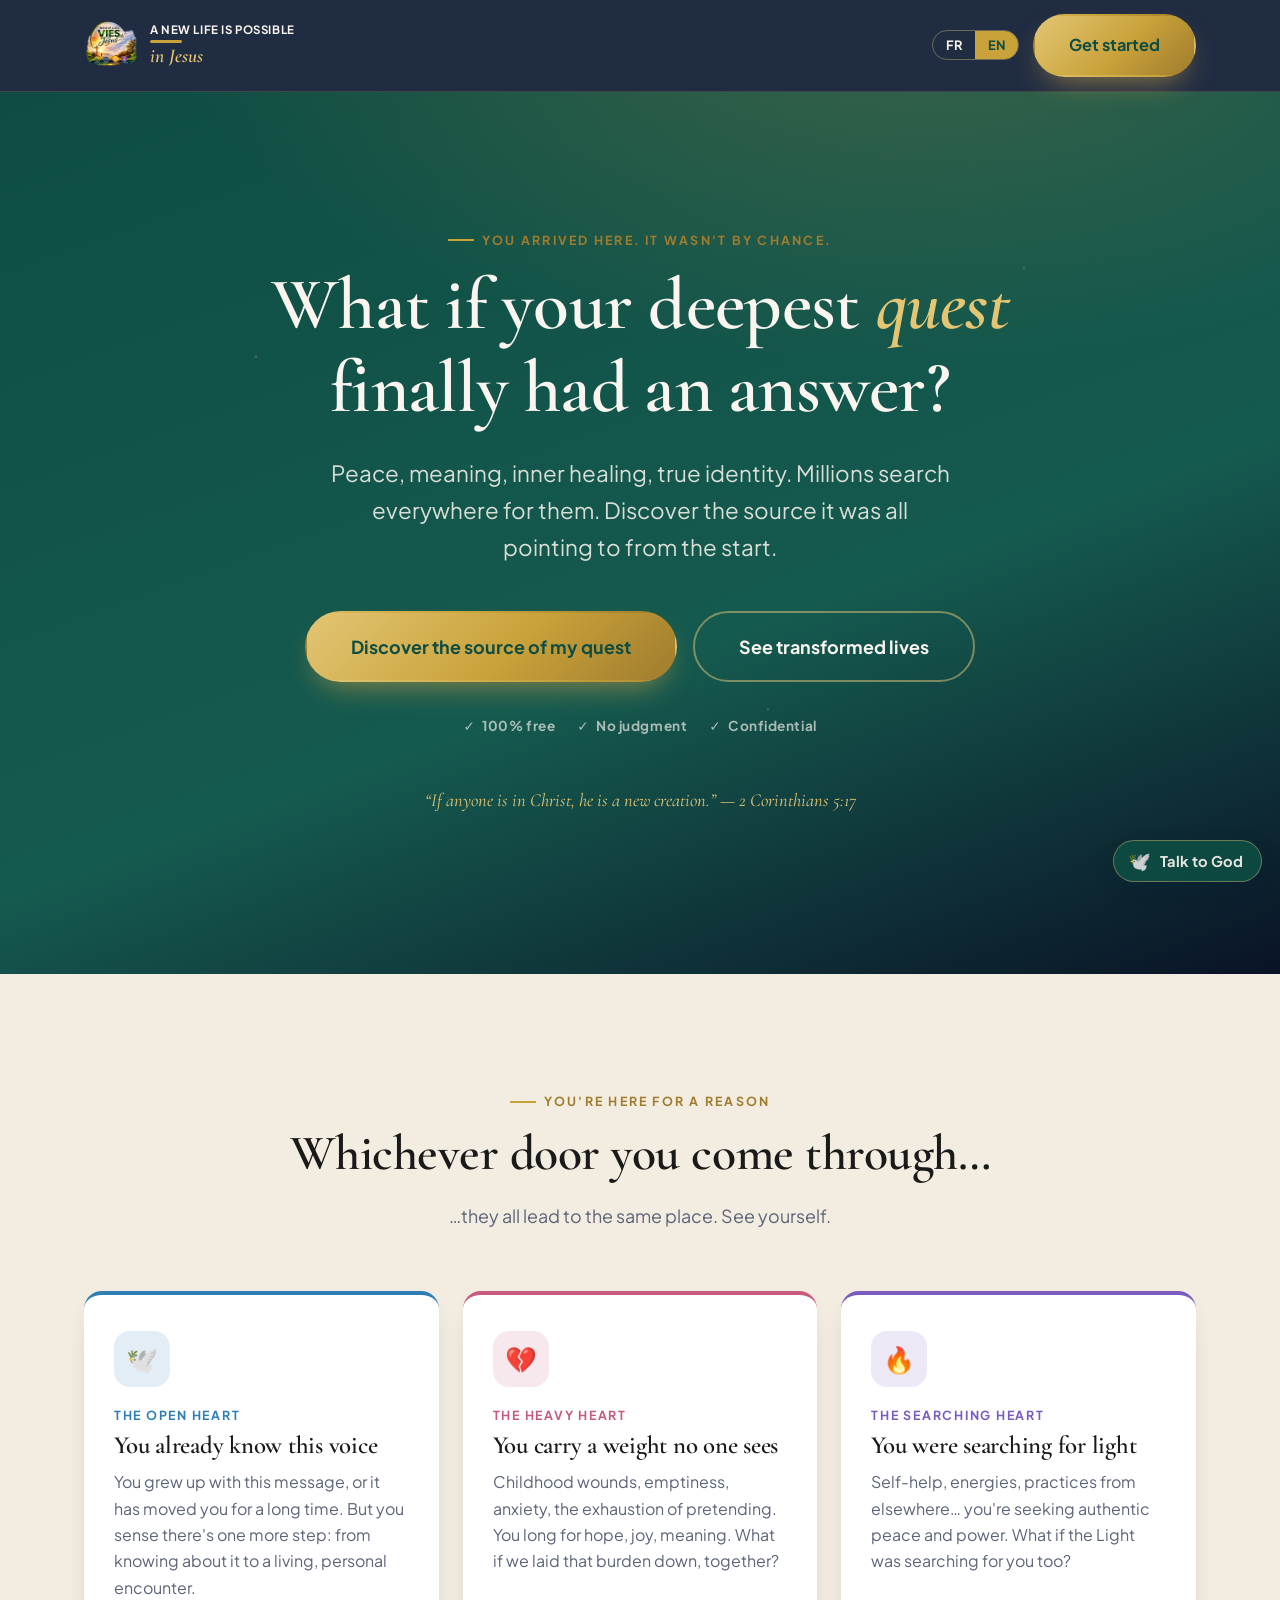
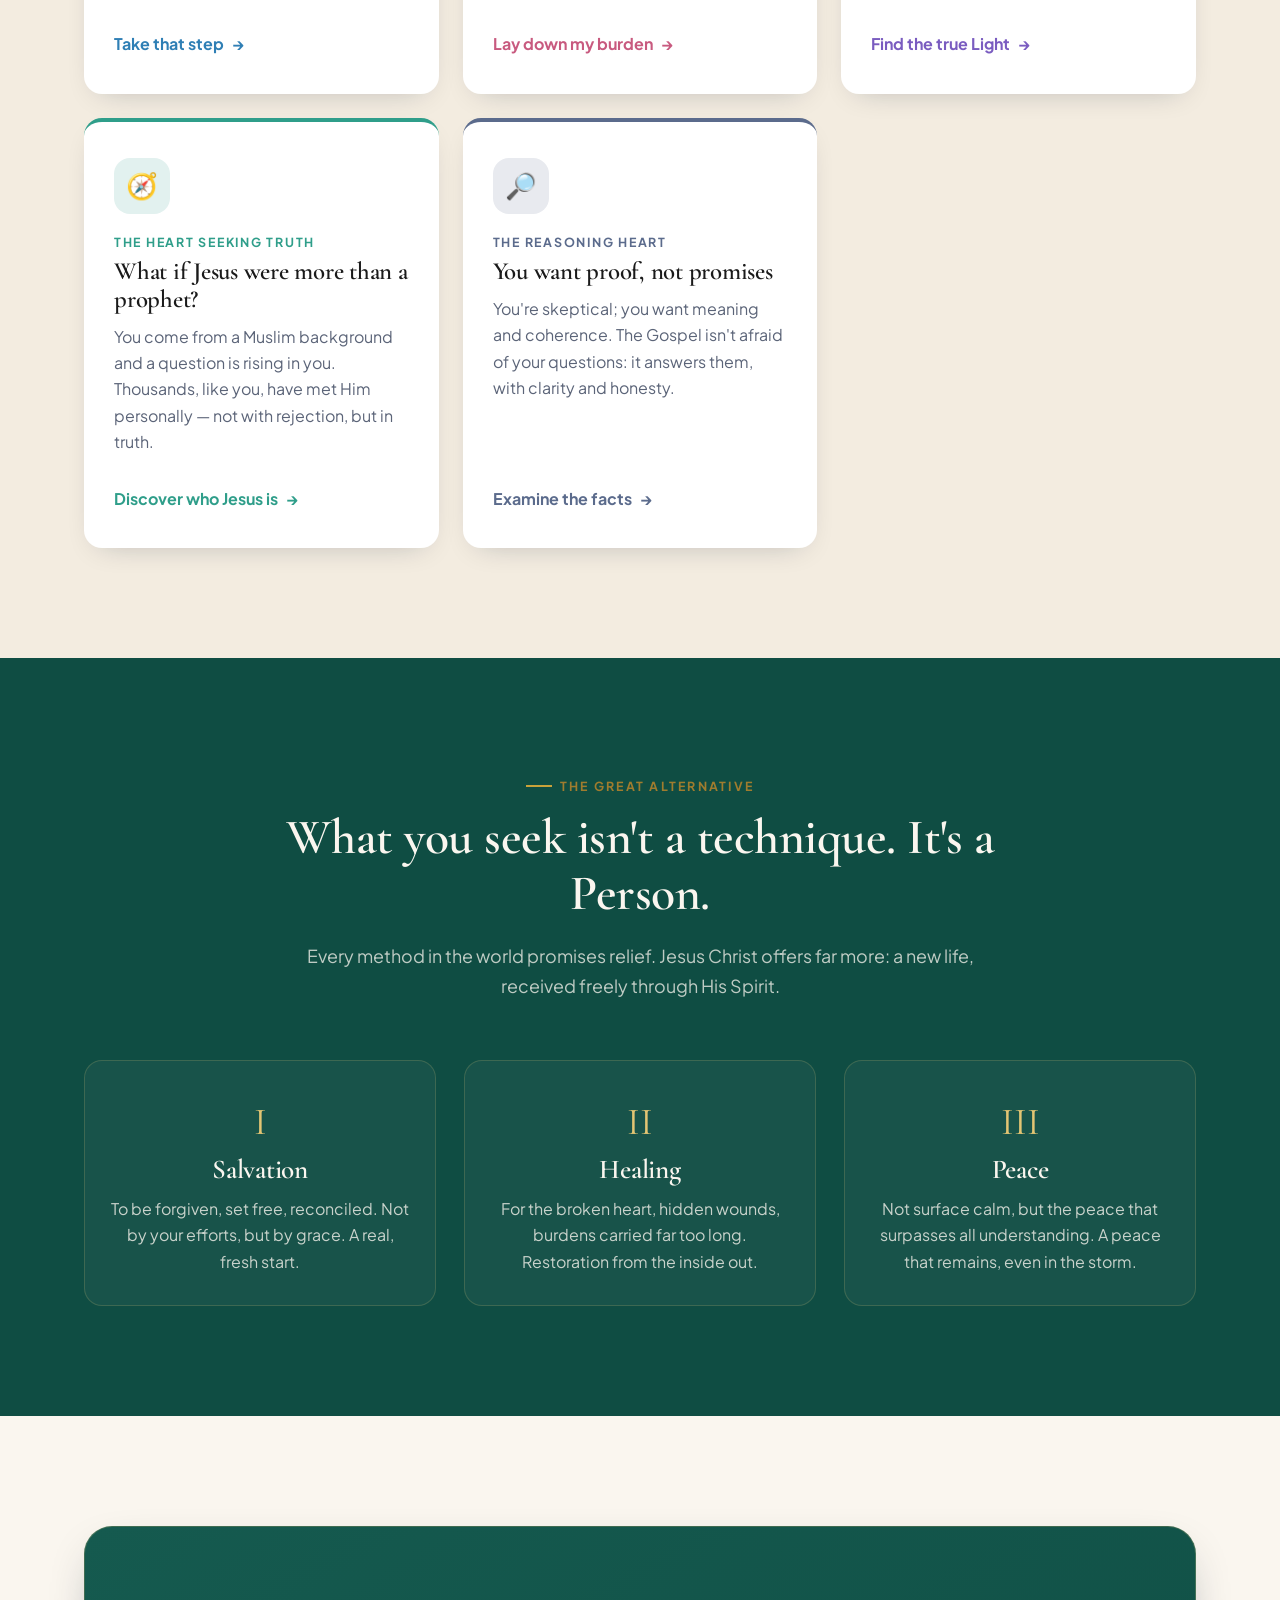
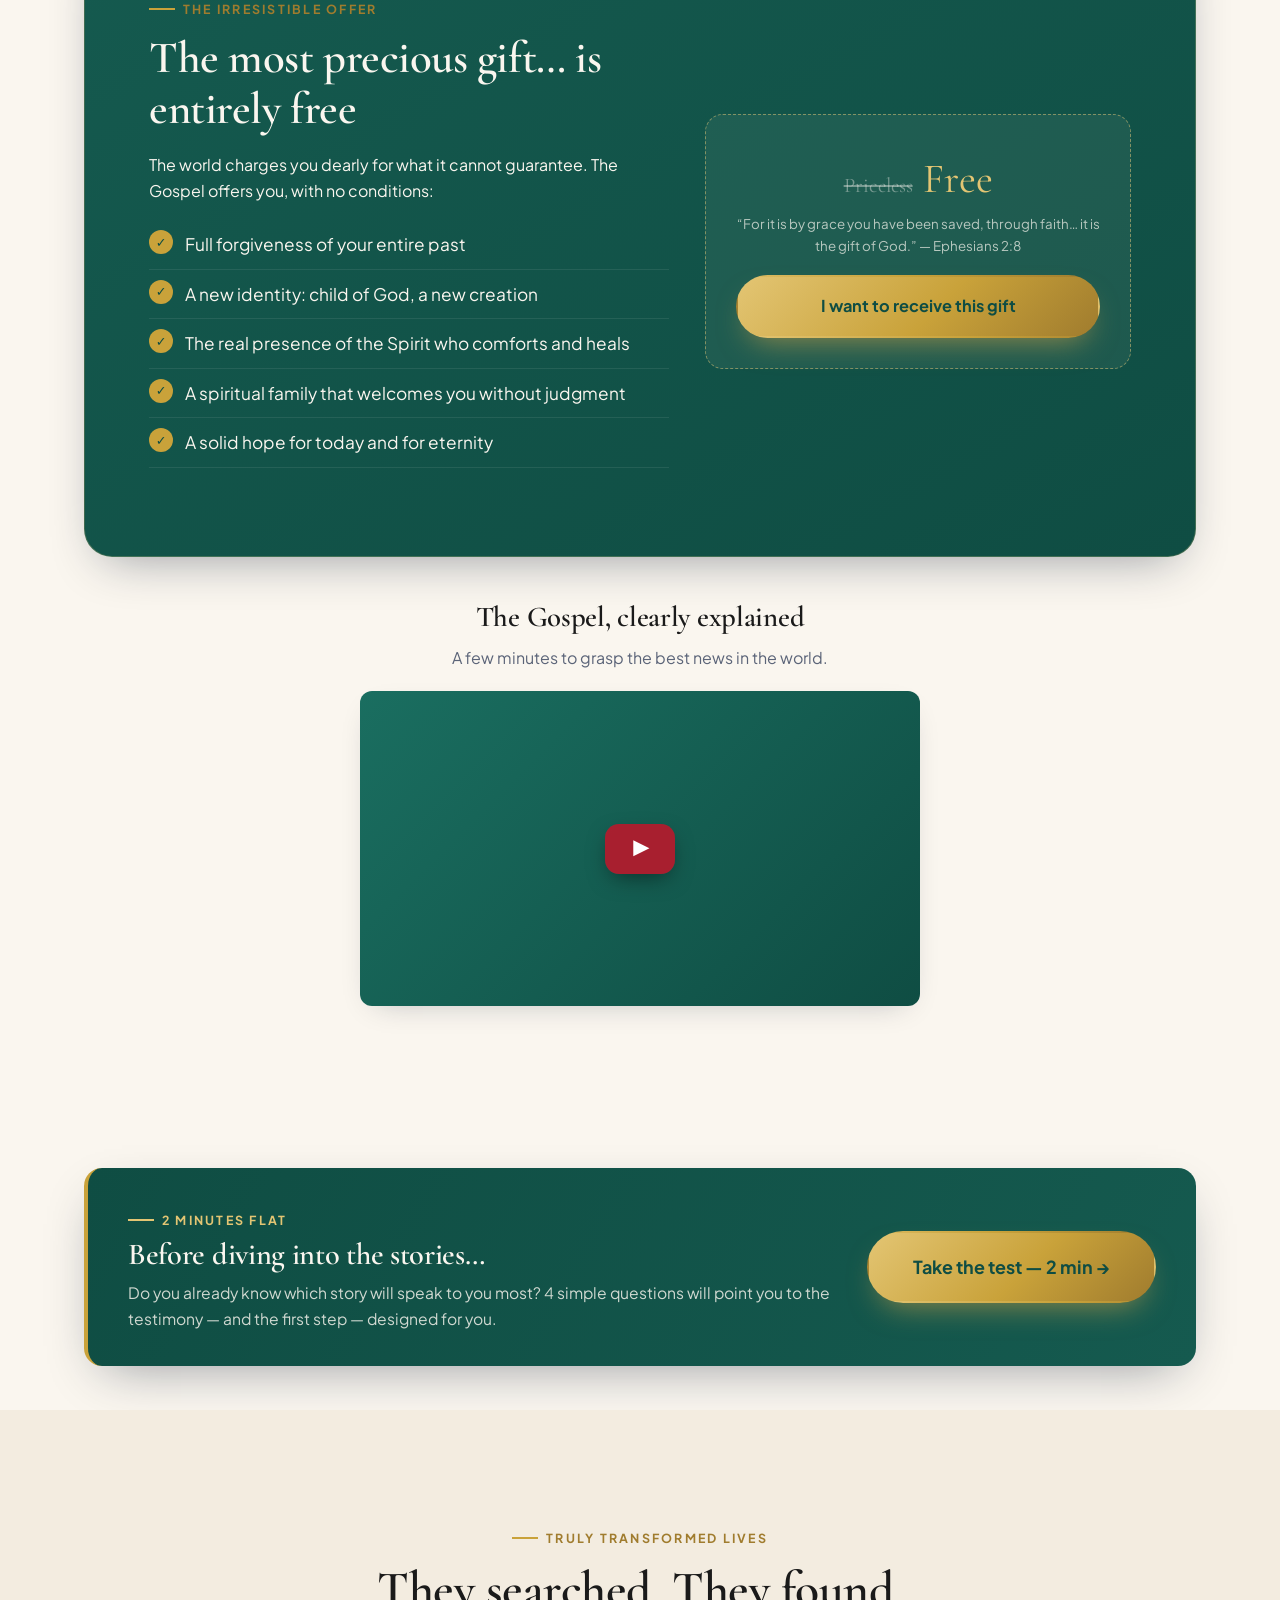
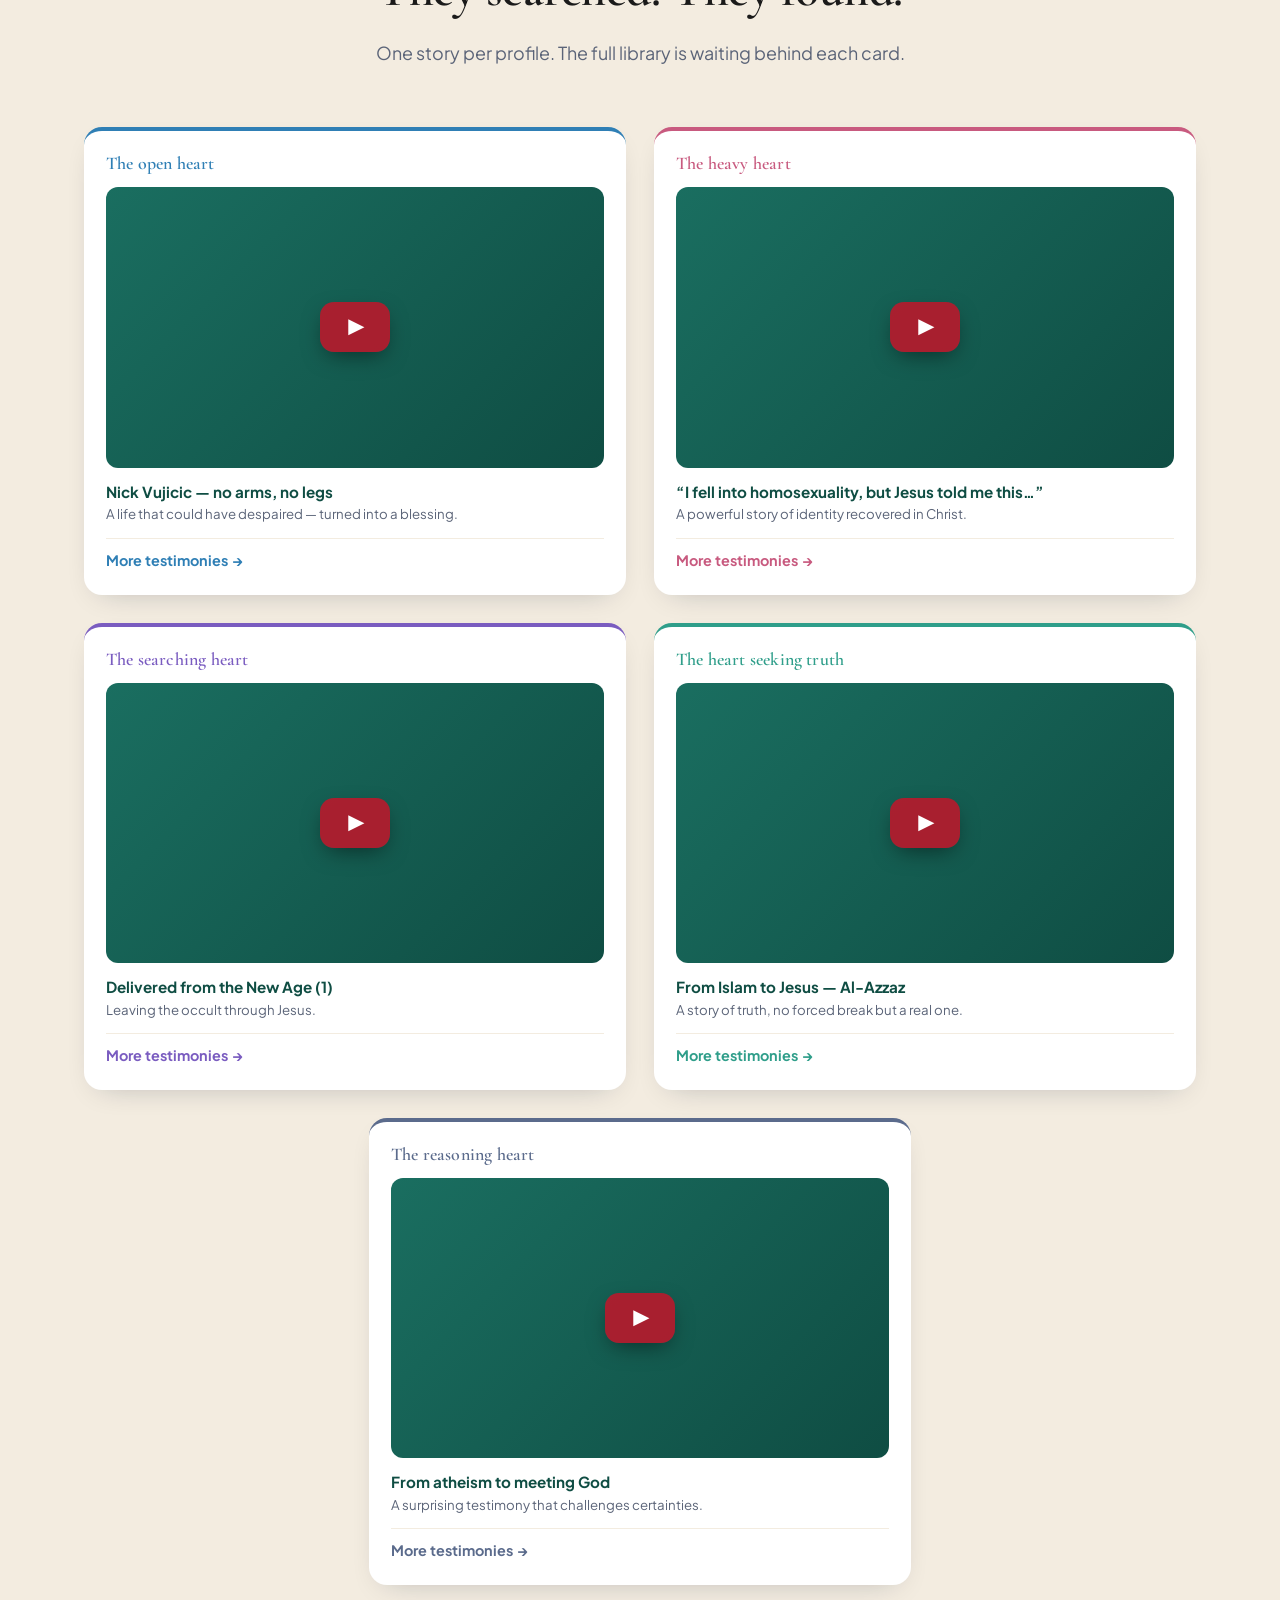
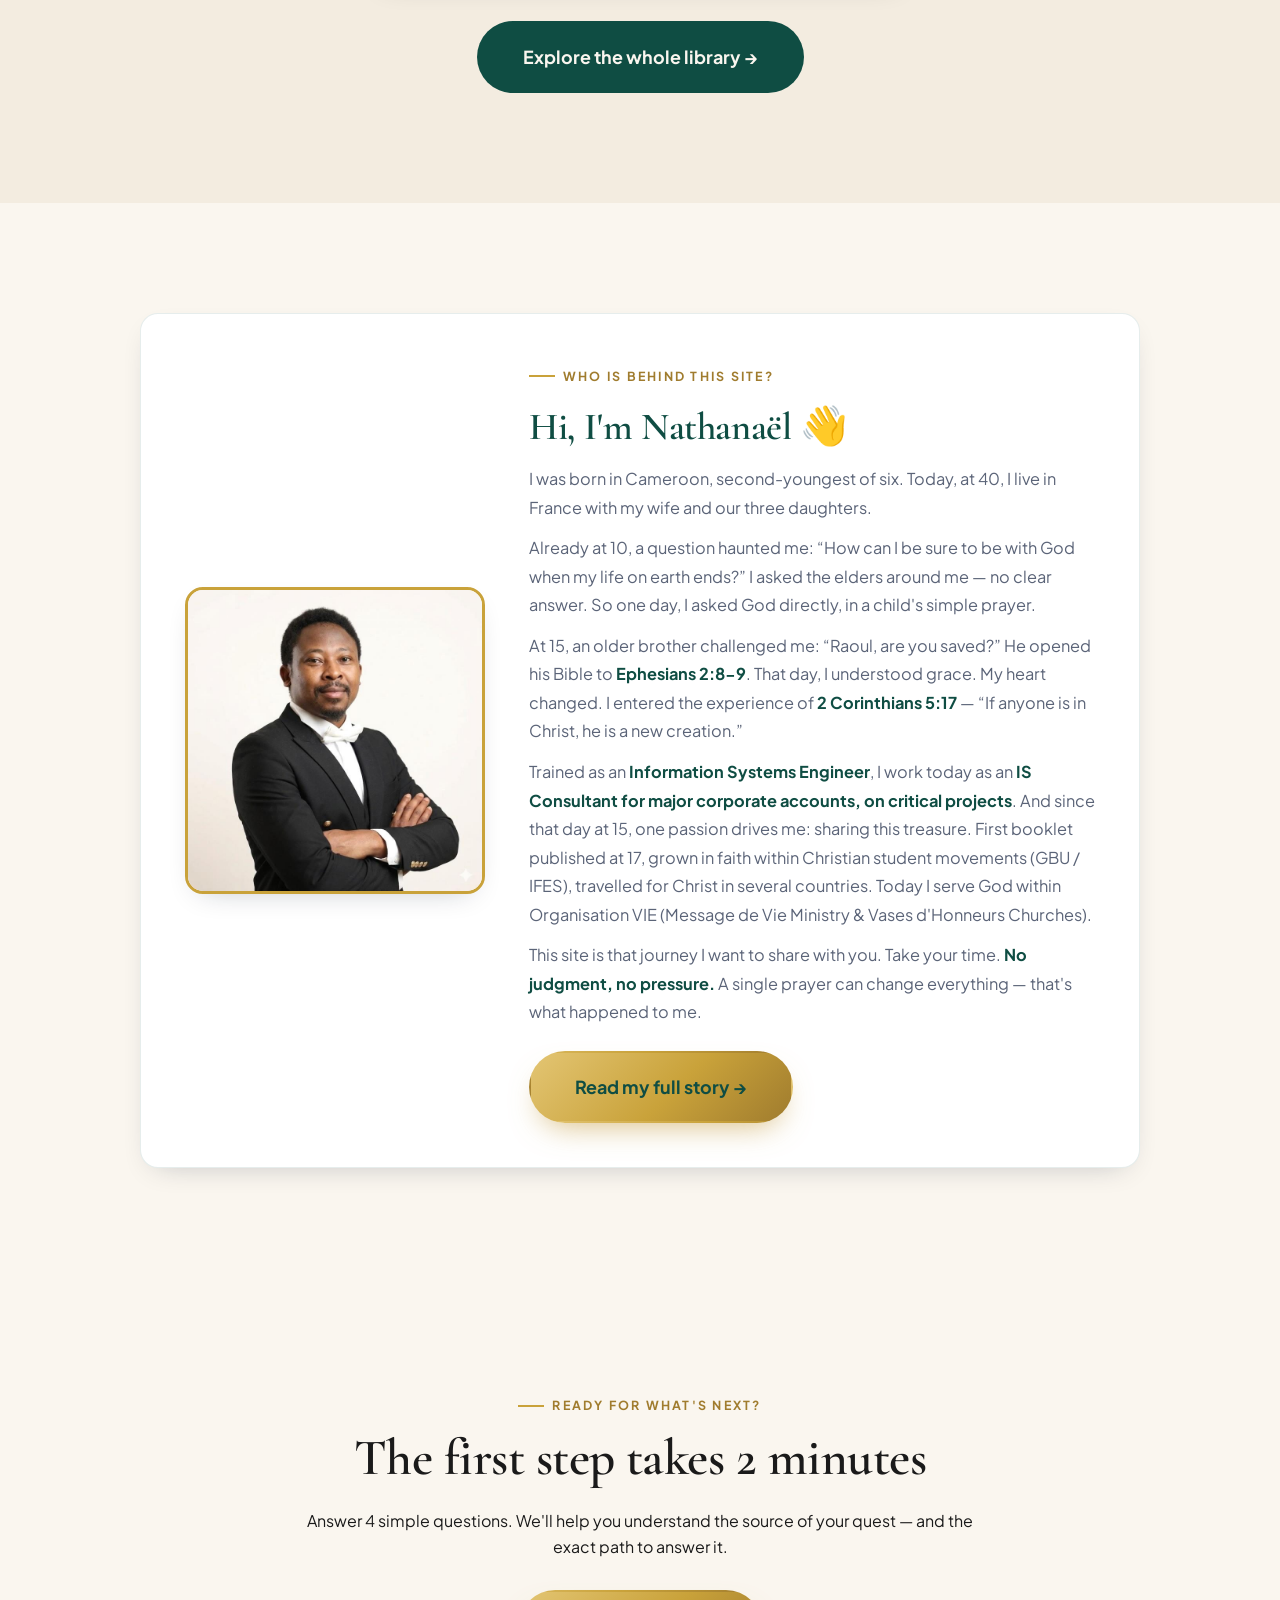
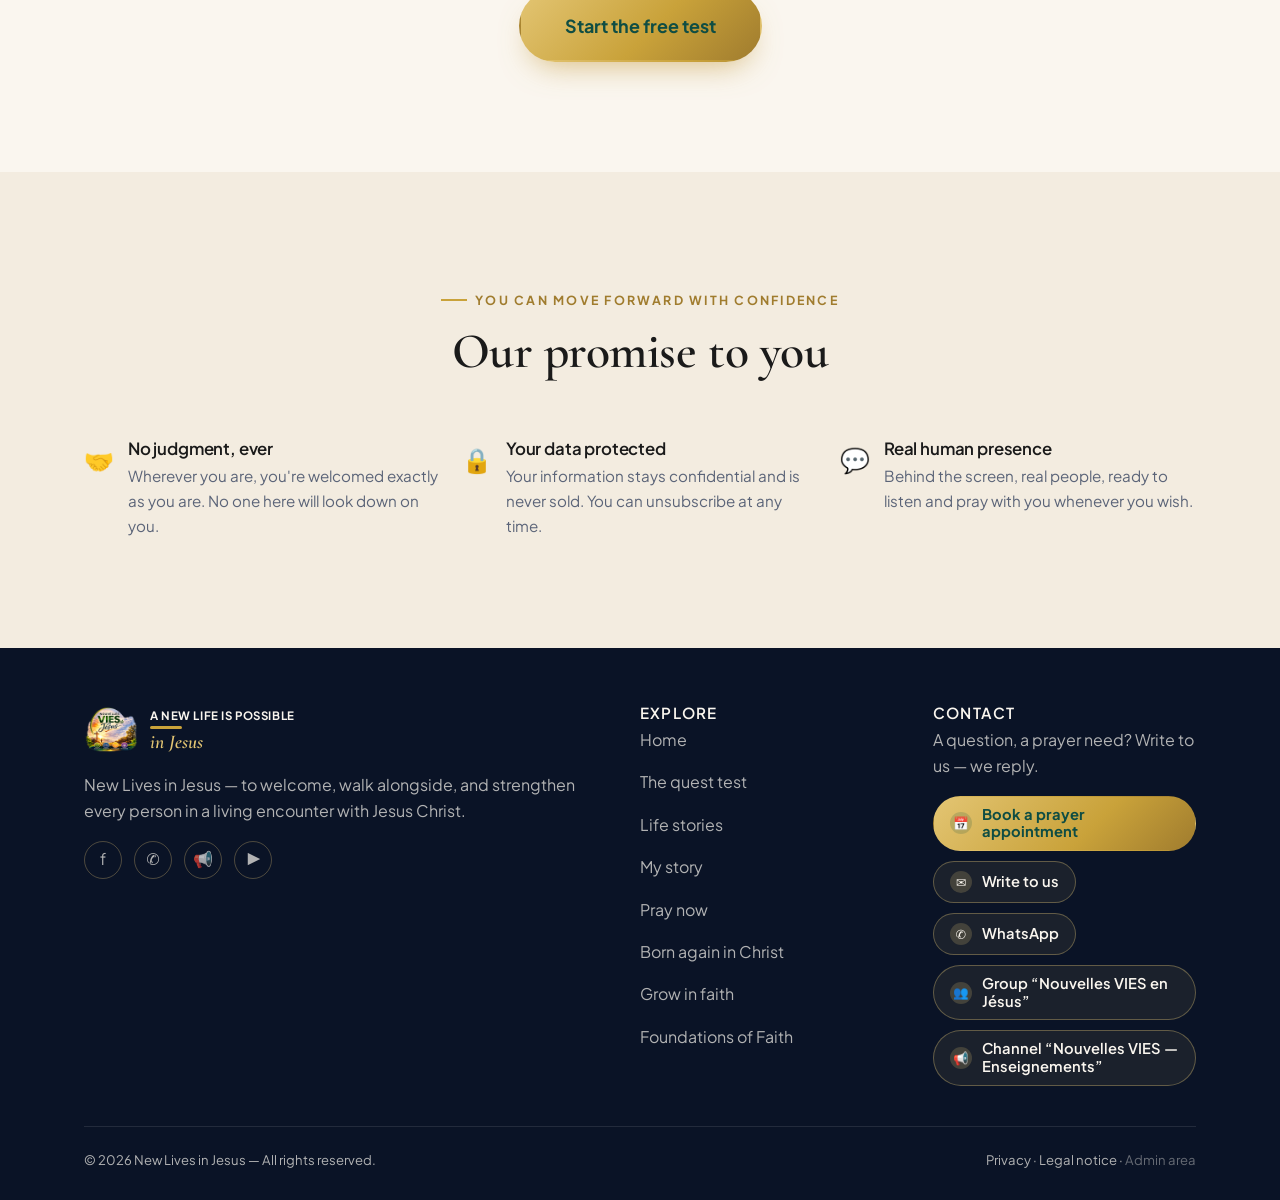
==== commit 188ebf2b: "Proposer « Parler à Dieu » dès la landing + coche animée sur merci Deux demandes du porteur, liées a" ====
--- a/index.html
+++ b/index.html
@@ -8,8 +8,7 @@
   <meta property="og:title" content="Nouvelles Vies en Jésus — Et si ta quête avait enfin une réponse ?" />
   <meta property="og:description" content="Découvre la source vers laquelle tout convergeait depuis le début." />
   <meta property="og:type" content="website" />
-  <!-- og:image temporairement sur l'URL Netlify tant que le DNS de nouvellesviesenjesus.fr n'est pas propagé. À rebasculer sur le domaine dès que Netlify sert le nouveau nom. -->
-  <meta property="og:image" content="https://nouvellevieenchrist-pdvie-vdh-mks2026.netlify.app/assets/img/visuel-nvc.png" />
+  <meta property="og:image" content="https://nouvellesviesenjesus.fr/assets/img/visuel-nvc.png" />
   <link rel="preconnect" href="https://fonts.googleapis.com" />
   <link rel="preconnect" href="https://fonts.gstatic.com" crossorigin />
   <link href="https://fonts.googleapis.com/css2?family=Cormorant+Garamond:ital,wght@0,500;0,600;1,500;1,600&family=Plus+Jakarta+Sans:wght@400;500;600;700;800&display=swap" rel="stylesheet" />
@@ -415,6 +414,7 @@
   <script src="assets/js/track.js"></script>
   <script src="assets/js/video.js"></script>
   <script src="assets/js/testi-player.js"></script>
+  <script src="assets/js/talk-to-god.js"></script>
   <script src="assets/js/main.js"></script>
   <script src="assets/js/footer.js"></script>
   <script src="assets/js/chatbase.js"></script>
--- a/assets/css/styles.css
+++ b/assets/css/styles.css
@@ -961,3 +961,204 @@
 /* En-tête collant : décale les ancres (#about, #testimonials…) pour que le
    titre de section ne se retrouve pas caché sous la barre de navigation. */
 section[id] { scroll-margin-top: 100px; }
+
+/* =========================================================================
+   « Parler à Dieu » — porte discrète vers un premier échange avec Dieu
+   Volontairement présente sur les pages d'entrée : une personne touchée dès
+   la première section ne doit pas avoir à traverser tout le tunnel avant
+   qu'on lui propose quelque chose.
+   ========================================================================= */
+
+/* Bouton flottant : visible mais jamais envahissant. Discret au repos,
+   il s'affirme au survol. */
+.ttg-fab {
+  position: fixed;
+  right: 18px;
+  bottom: calc(18px + env(safe-area-inset-bottom, 0px));
+  z-index: 900;
+  display: inline-flex;
+  align-items: center;
+  gap: 9px;
+  padding: 11px 18px 11px 14px;
+  border: 1px solid rgba(230, 200, 120, 0.45);
+  border-radius: 999px;
+  background: var(--navy);
+  color: var(--cream);
+  font-family: var(--font-sans);
+  font-size: 0.92rem;
+  font-weight: 700;
+  cursor: pointer;
+  box-shadow: 0 6px 22px rgba(15, 36, 56, 0.28);
+  opacity: 0.92;
+  transition: transform var(--transition), opacity var(--transition), box-shadow var(--transition);
+}
+.ttg-fab:hover,
+.ttg-fab:focus-visible {
+  opacity: 1;
+  transform: translateY(-2px);
+  box-shadow: 0 10px 28px rgba(15, 36, 56, 0.36);
+}
+.ttg-fab-icon { font-size: 1.15rem; line-height: 1; }
+
+@media (max-width: 560px) {
+  .ttg-fab { right: 12px; bottom: calc(12px + env(safe-area-inset-bottom, 0px)); padding: 10px 15px 10px 12px; font-size: 0.86rem; }
+}
+
+/* Voile + boîte */
+.ttg-overlay {
+  position: fixed;
+  inset: 0;
+  z-index: 1000;
+  display: flex;
+  align-items: center;
+  justify-content: center;
+  padding: 20px;
+  background: rgba(10, 22, 38, 0.62);
+  backdrop-filter: blur(3px);
+  opacity: 0;
+  transition: opacity 200ms ease;
+  overflow-y: auto;
+}
+.ttg-overlay.is-open { opacity: 1; }
+
+.ttg-modal {
+  position: relative;
+  width: 100%;
+  max-width: 520px;
+  margin: auto;
+  padding: 34px 30px 26px;
+  background: var(--white);
+  border-radius: var(--radius);
+  box-shadow: 0 24px 60px rgba(10, 22, 38, 0.35);
+  text-align: center;
+  transform: translateY(14px) scale(0.985);
+  transition: transform 220ms cubic-bezier(0.2, 0.8, 0.3, 1);
+}
+.ttg-overlay.is-open .ttg-modal { transform: none; }
+
+.ttg-close {
+  position: absolute;
+  top: 10px;
+  right: 14px;
+  border: 0;
+  background: transparent;
+  color: var(--muted);
+  font-size: 1.9rem;
+  line-height: 1;
+  cursor: pointer;
+  padding: 4px 8px;
+  border-radius: 8px;
+  transition: color var(--transition), background var(--transition);
+}
+.ttg-close:hover { color: var(--navy); background: var(--cream-2); }
+
+.ttg-eyebrow {
+  display: inline-block;
+  font-family: var(--font-sans);
+  font-size: 0.72rem;
+  font-weight: 800;
+  letter-spacing: 0.14em;
+  text-transform: uppercase;
+  color: var(--gold-deep);
+  margin-bottom: 10px;
+}
+.ttg-modal h2 { color: var(--navy); font-size: 1.7rem; margin: 0 0 12px; }
+.ttg-intro {
+  font-family: var(--font-sans);
+  font-size: 1rem;
+  line-height: 1.65;
+  color: var(--muted);
+  margin: 0 0 20px;
+}
+
+/* La prière : sobre, en retrait, jamais impérative. */
+.ttg-prayer {
+  margin: 0 0 14px;
+  padding: 20px 22px;
+  background: var(--cream);
+  border-left: 3px solid var(--gold);
+  border-radius: 10px;
+  font-family: var(--font-serif);
+  font-size: 1.12rem;
+  line-height: 1.75;
+  color: var(--navy);
+  text-align: left;
+  font-style: italic;
+}
+.ttg-hint {
+  font-family: var(--font-sans);
+  font-size: 0.86rem;
+  color: var(--muted);
+  margin: 0 0 22px;
+}
+.ttg-actions { margin-bottom: 6px; }
+/* `.btn-ghost` est prévu pour les fonds sombres (hero) : sur le blanc de la
+   modale, son texte clair disparaît. On le redéfinit ici, localement. */
+.ttg-modal .btn-ghost {
+  border: 1.5px solid rgba(15, 77, 67, 0.28);
+  color: var(--teal);
+  background: transparent;
+}
+.ttg-modal .btn-ghost:hover,
+.ttg-modal .btn-ghost:focus-visible {
+  border-color: var(--teal);
+  background: rgba(26, 110, 96, 0.07);
+  color: var(--navy);
+}
+.ttg-later {
+  border: 0;
+  background: transparent;
+  color: var(--muted);
+  font-family: var(--font-sans);
+  font-size: 0.88rem;
+  cursor: pointer;
+  padding: 10px 12px;
+  text-decoration: underline;
+  text-underline-offset: 3px;
+}
+.ttg-later:hover { color: var(--navy); }
+
+/* Empêche le défilement de l'arrière-plan quand la boîte est ouverte. */
+body.ttg-locked { overflow: hidden; }
+
+@media (max-width: 560px) {
+  .ttg-modal { padding: 30px 20px 22px; }
+  .ttg-modal h2 { font-size: 1.42rem; }
+  .ttg-prayer { font-size: 1.02rem; padding: 17px 18px; }
+}
+
+/* =========================================================================
+   Coche animée — confirmation douce de la capture (merci.html)
+   Volontairement différente des confettis : ceux-ci sont réservés à la
+   décision (la prière). Ici on confirme, on ne célèbre pas au même degré.
+   ========================================================================= */
+.check-seal { display: block; margin: 0 auto 14px; width: 74px; height: 74px; }
+.check-seal circle,
+.check-seal path {
+  fill: none;
+  stroke-linecap: round;
+  stroke-linejoin: round;
+}
+.check-seal circle {
+  stroke: var(--gold);
+  stroke-width: 3;
+  stroke-dasharray: 176;
+  stroke-dashoffset: 176;
+  animation: seal-ring 620ms cubic-bezier(0.4, 0, 0.2, 1) forwards;
+}
+.check-seal path {
+  stroke: var(--teal);
+  stroke-width: 4.5;
+  stroke-dasharray: 40;
+  stroke-dashoffset: 40;
+  animation: seal-tick 340ms cubic-bezier(0.4, 0, 0.2, 1) 520ms forwards;
+}
+@keyframes seal-ring { to { stroke-dashoffset: 0; } }
+@keyframes seal-tick { to { stroke-dashoffset: 0; } }
+
+/* Respect du réglage système : le trait s'affiche, sans être dessiné. */
+@media (prefers-reduced-motion: reduce) {
+  .check-seal circle,
+  .check-seal path { animation: none; stroke-dashoffset: 0; }
+  .ttg-overlay, .ttg-modal, .ttg-fab { transition: none; }
+}
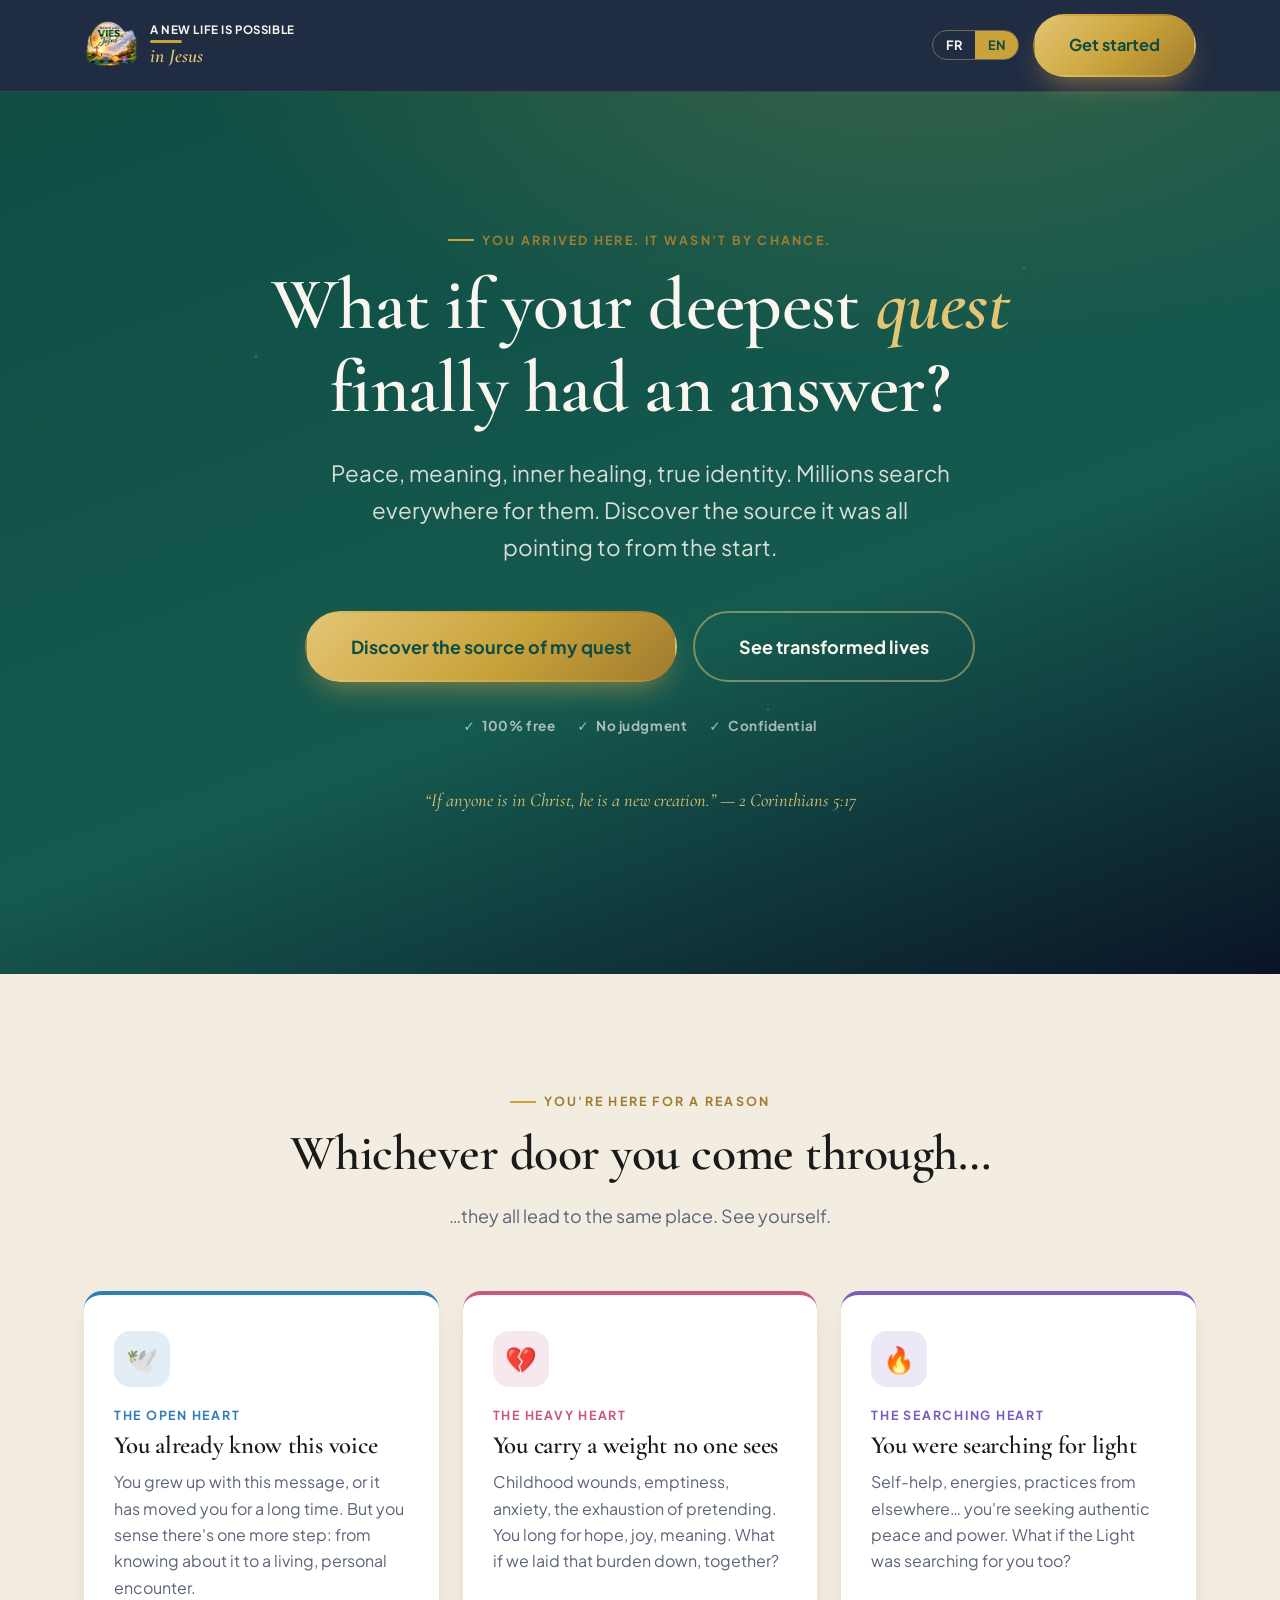
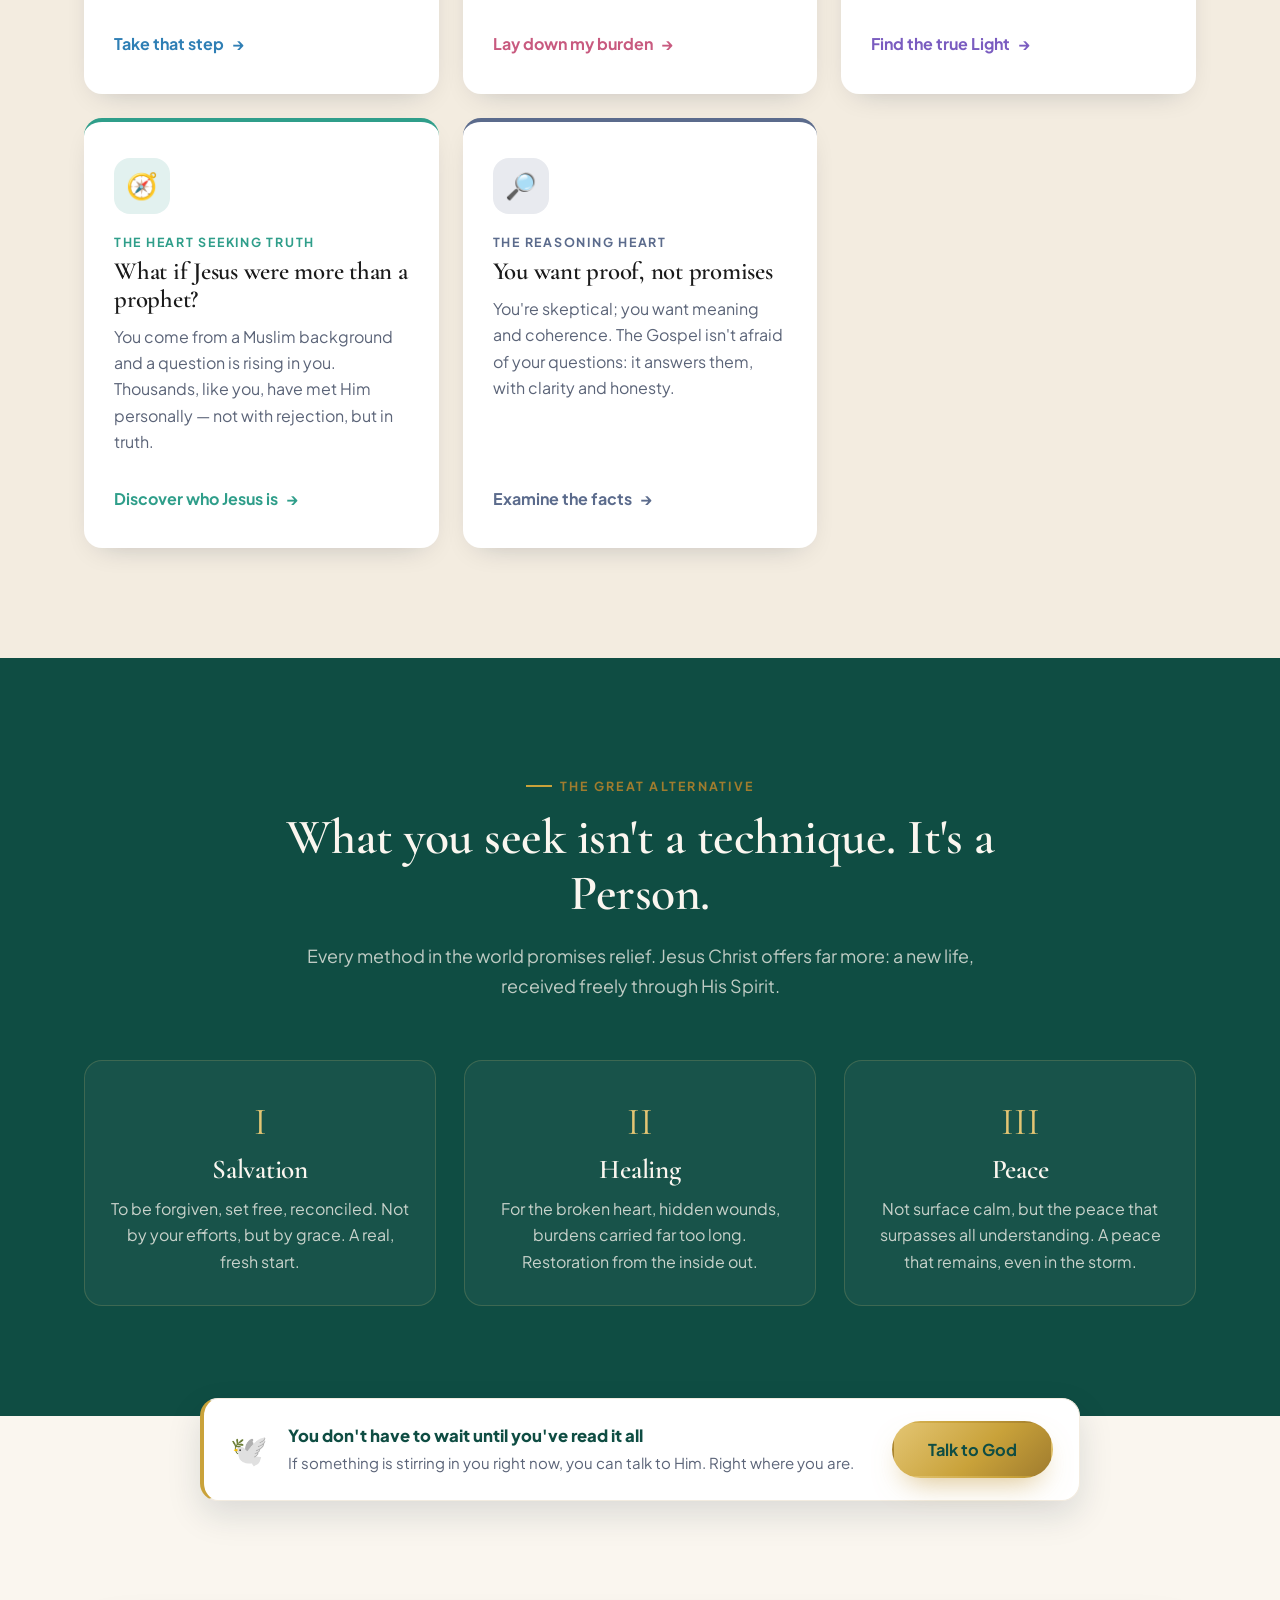
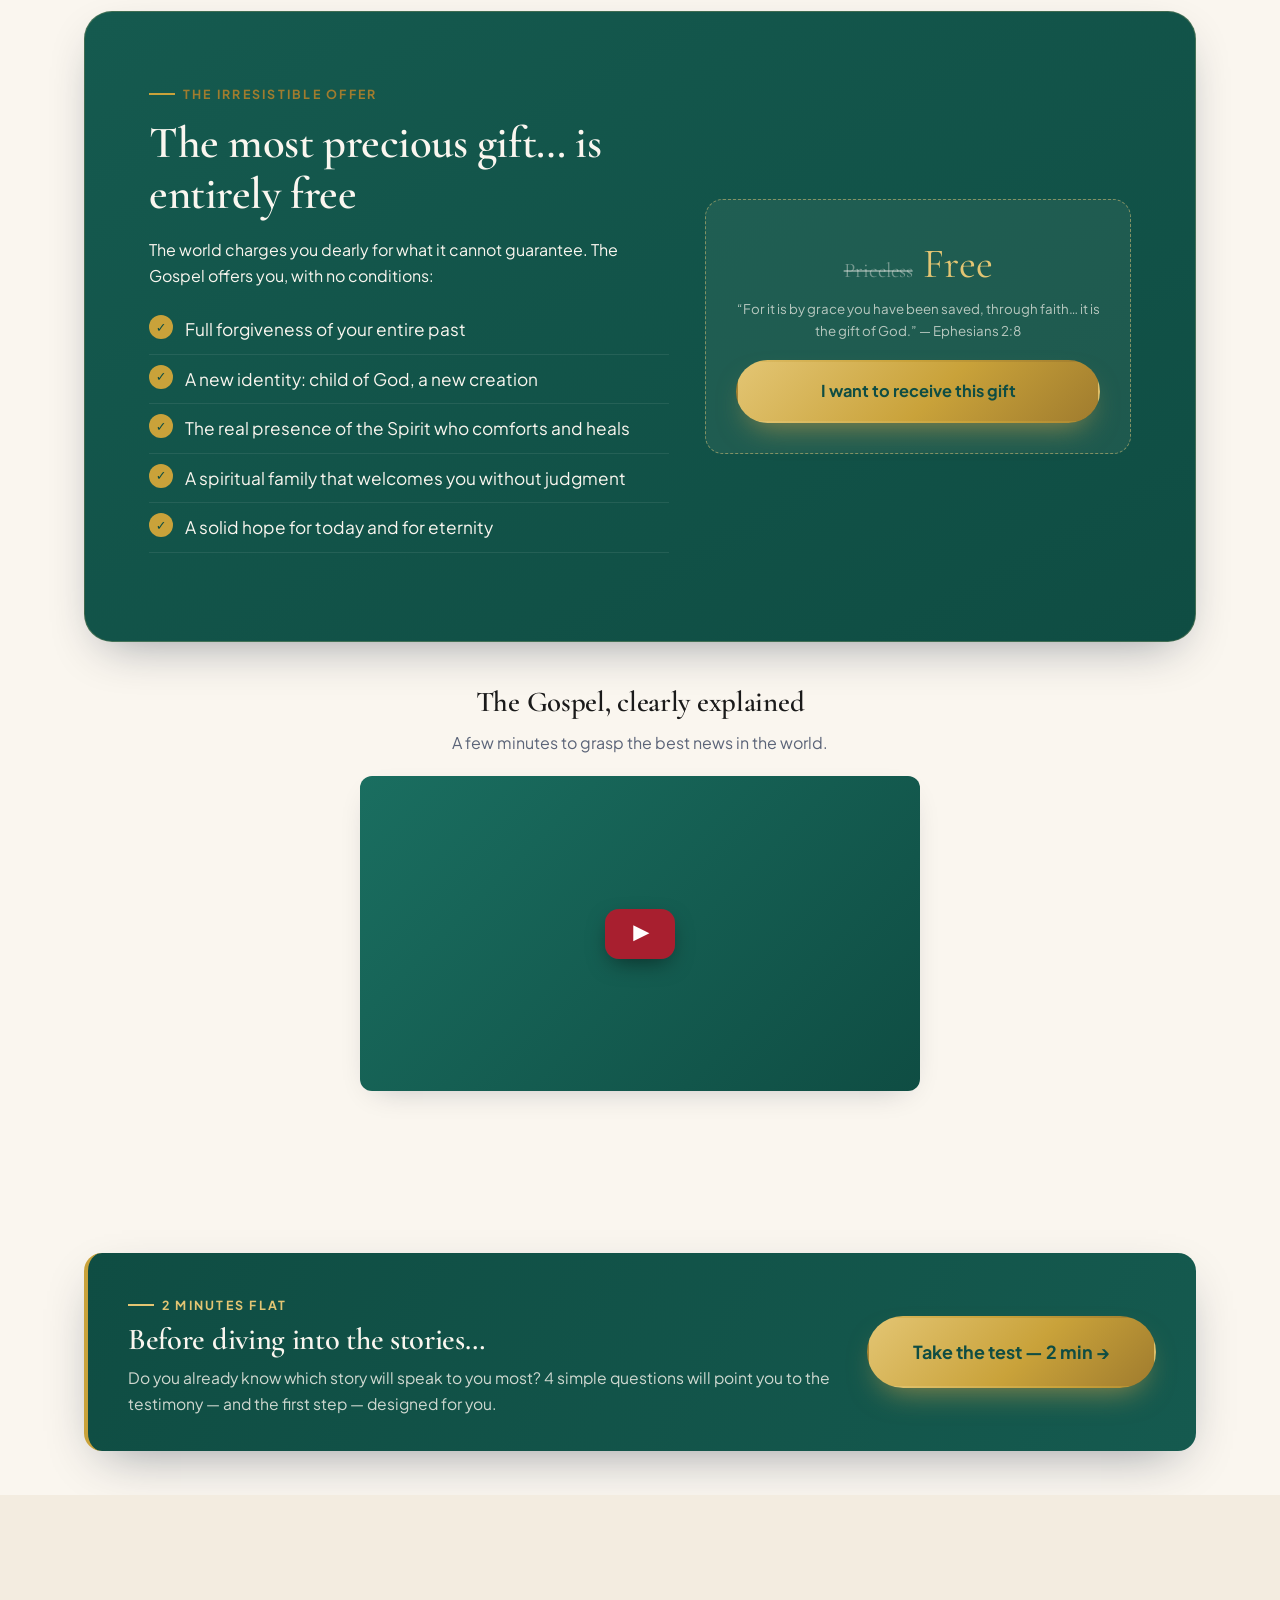
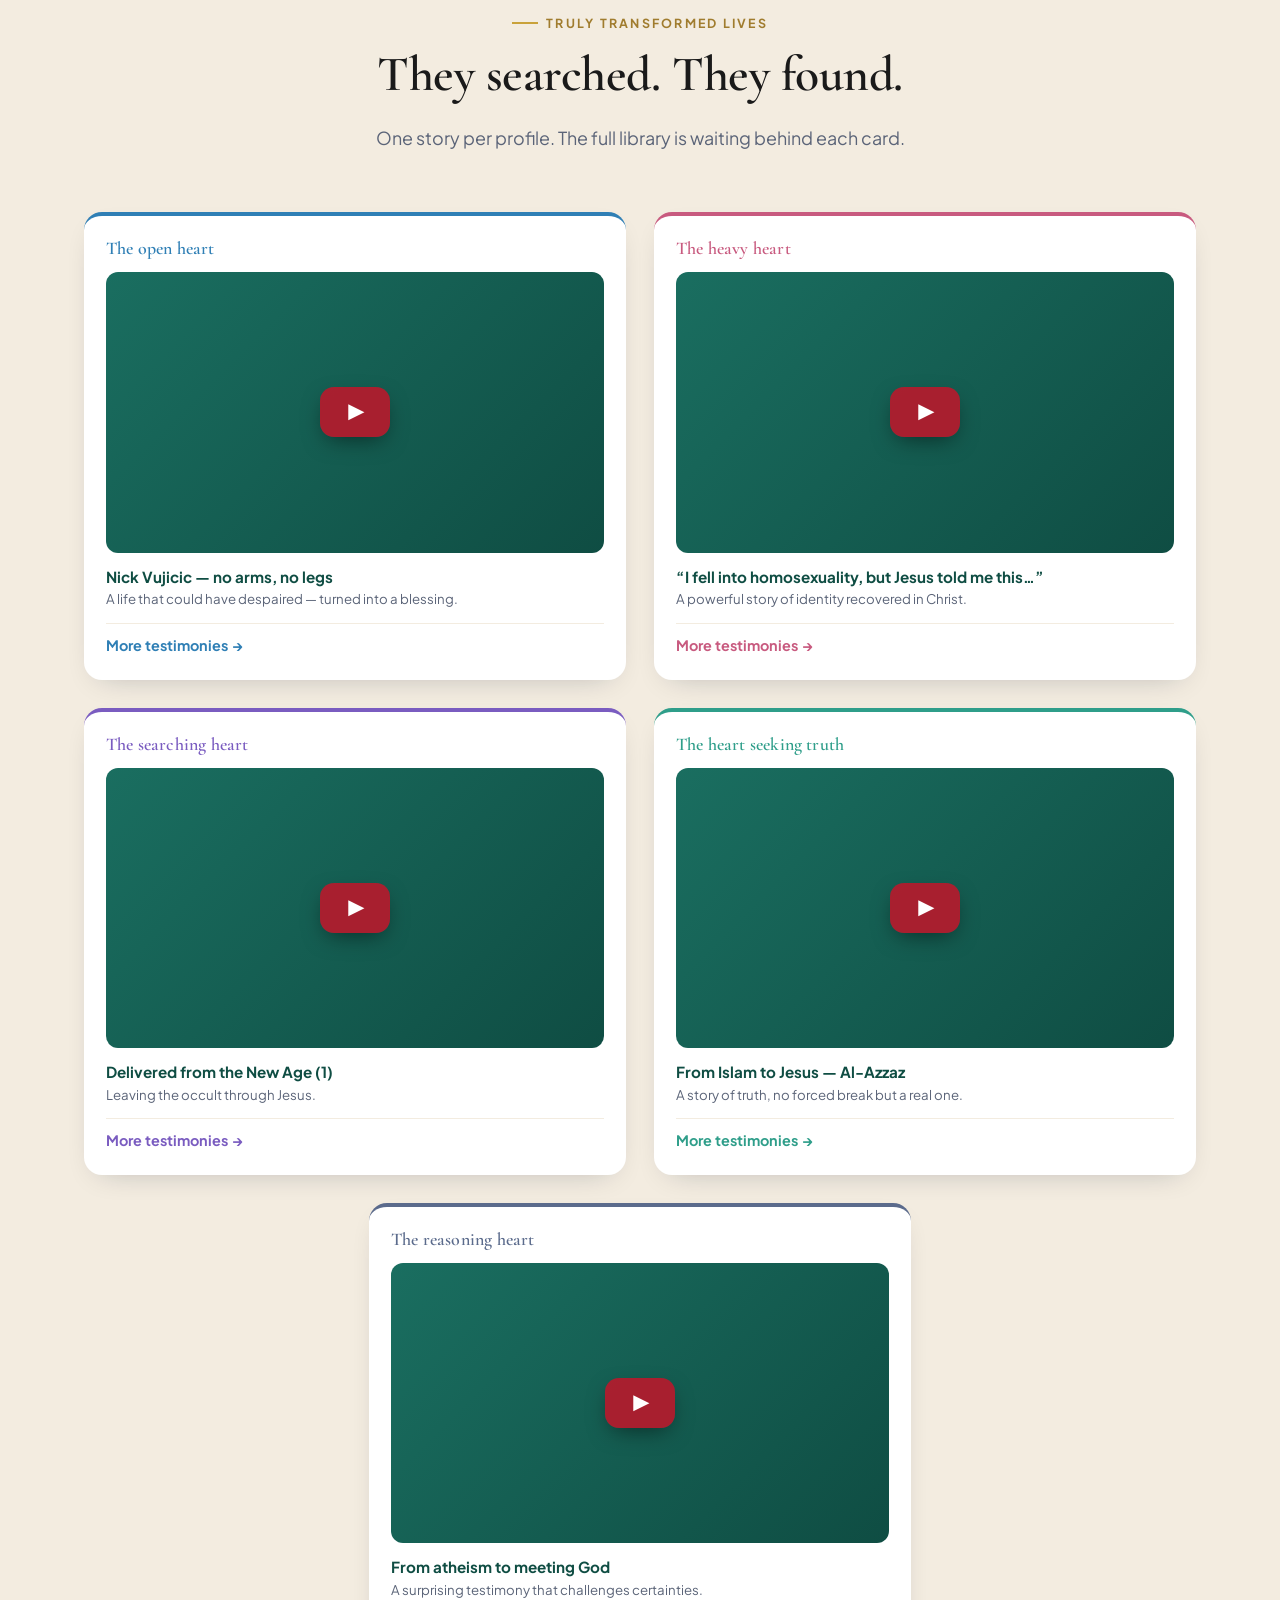
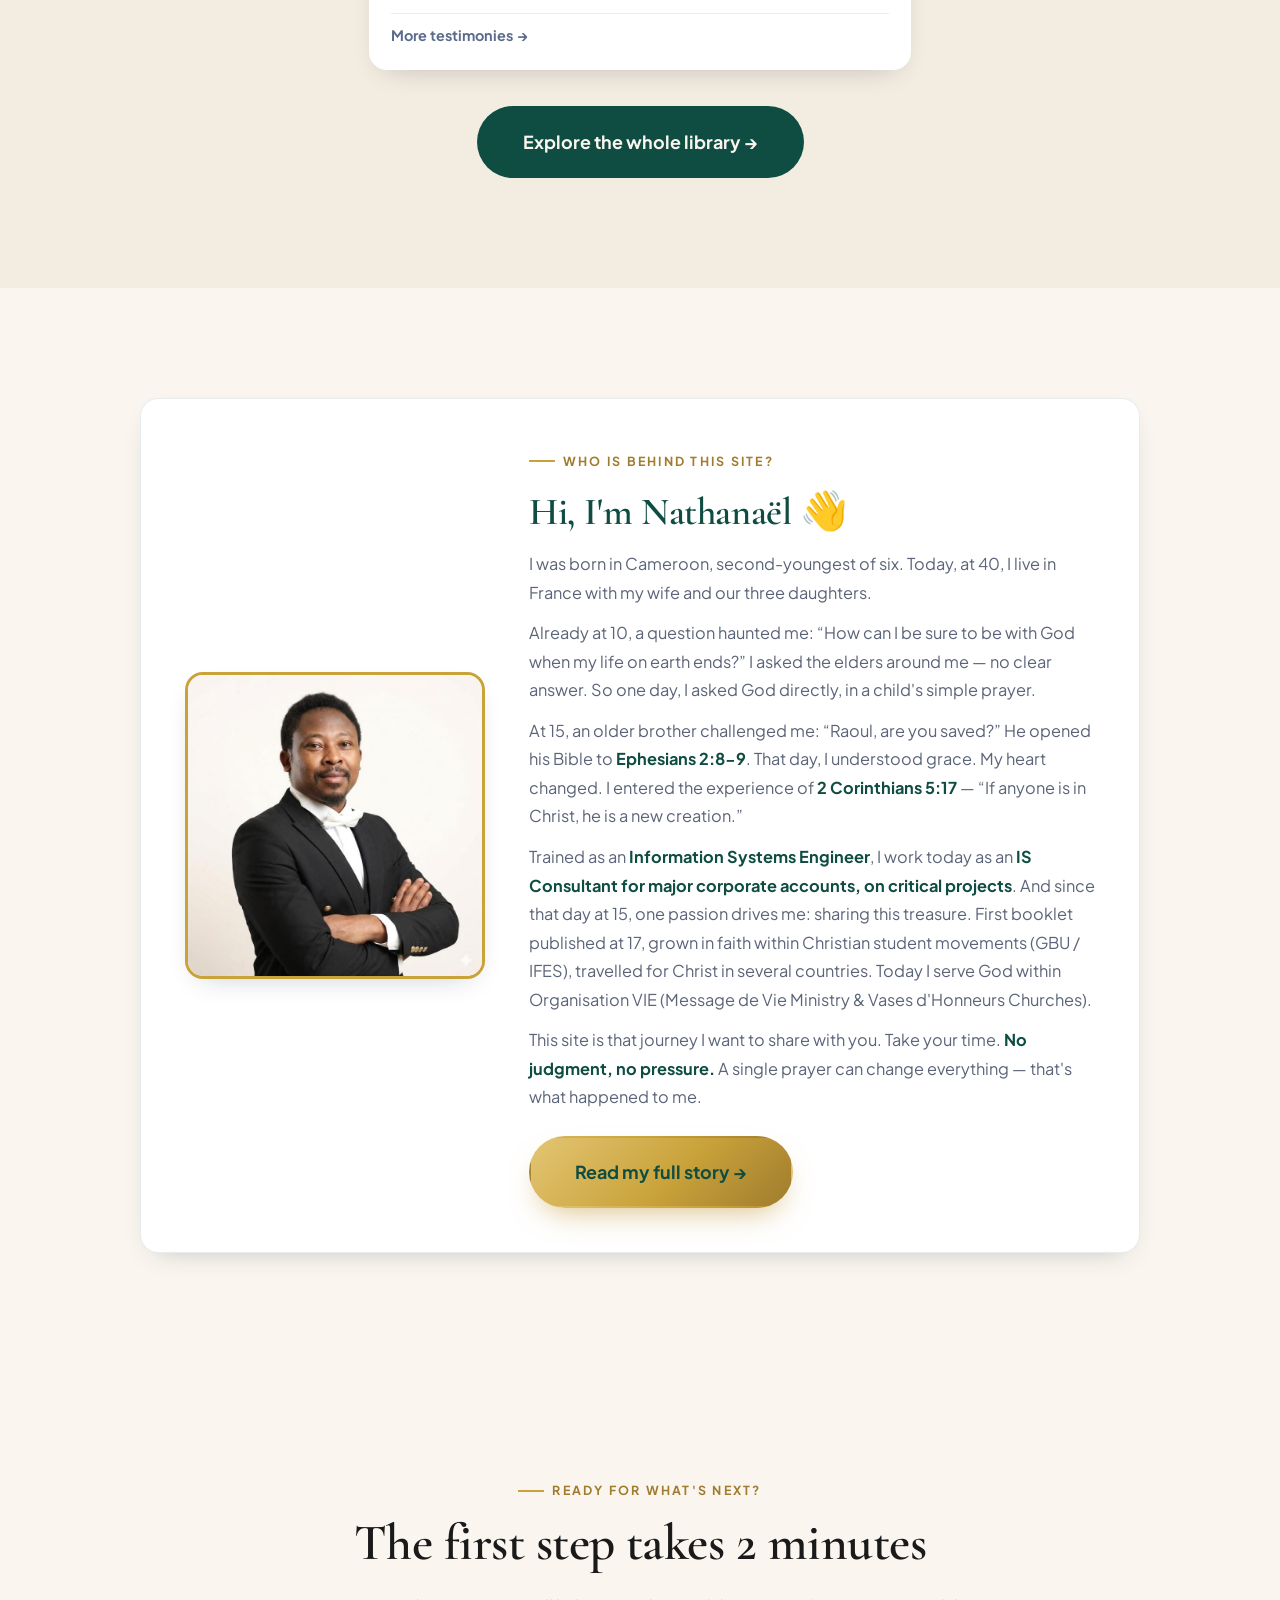
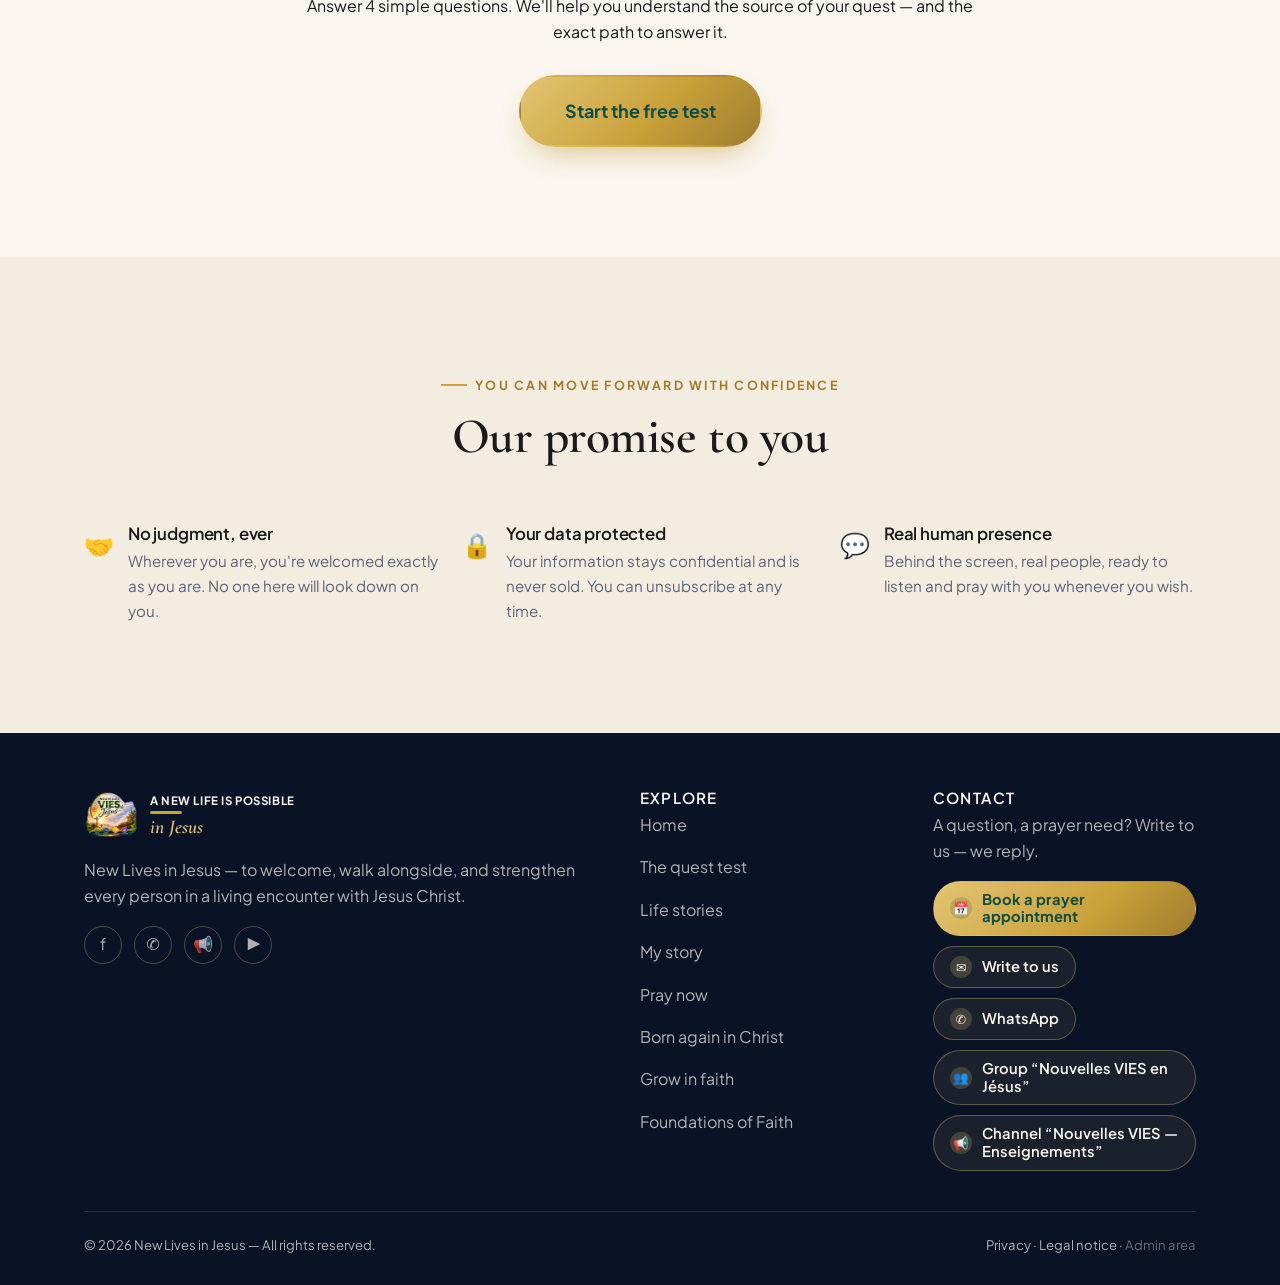
==== commit 5d343a7c: "Landing : invitation « Parler à Dieu » intégrée au fil de la page Le porteur a déjà un bouton flotta" ====
--- a/index.html
+++ b/index.html
@@ -138,6 +138,26 @@
     </div>
   </section>
 
+  <!-- ===== Invitation discrète : parler à Dieu, sans attendre =====
+       Placée juste après « Salut · Guérison · Paix » : c'est là que Christ
+       vient d'être présenté comme une Personne, donc là que quelque chose
+       peut s'éveiller. La personne n'a pas à parcourir tout le site avant
+       qu'on lui ouvre une porte.
+       (Sur cette page, pas de bouton flottant : la place en bas à droite est
+       déjà occupée par le chat. `data-ttg-open` sert de déclencheur.) -->
+  <section class="ttg-band-wrap">
+    <div class="container">
+      <div class="ttg-band reveal">
+        <span class="ttg-band-icon" aria-hidden="true">🕊️</span>
+        <div class="ttg-band-text">
+          <p class="ttg-band-title" data-i18n="ttg.band.title">Tu n'as pas besoin d'attendre la fin de ta lecture</p>
+          <p class="ttg-band-sub" data-i18n="ttg.band.sub">Si quelque chose s'éveille en toi maintenant, tu peux lui parler. Là, où tu es.</p>
+        </div>
+        <button type="button" class="btn btn-primary ttg-band-cta" data-ttg-open data-i18n="ttg.band.cta">Parler à Dieu</button>
+      </div>
+    </div>
+  </section>
+
   <!-- ===== Offre irrésistible ===== -->
   <section>
     <div class="container">
--- a/assets/css/styles.css
+++ b/assets/css/styles.css
@@ -1162,3 +1162,49 @@
   .check-seal path { animation: none; stroke-dashoffset: 0; }
   .ttg-overlay, .ttg-modal, .ttg-fab { transition: none; }
 }
+
+/* -------------------------------------------------------------------------
+   Bandeau « Parler à Dieu » — variante intégrée au fil de la page
+   Utilisée sur la landing, où le coin bas-droite est déjà pris par le chat.
+   Placée après « Salut · Guérison · Paix » : au moment où quelque chose peut
+   s'éveiller, pas à la fin du parcours.
+   ------------------------------------------------------------------------- */
+.ttg-band-wrap { padding: 0; margin: -18px 0 0; position: relative; z-index: 2; }
+
+.ttg-band {
+  display: flex;
+  align-items: center;
+  gap: 20px;
+  max-width: 880px;
+  margin: 0 auto;
+  padding: 22px 26px;
+  background: var(--white);
+  border: 1px solid var(--cream-2);
+  border-left: 4px solid var(--gold);
+  border-radius: var(--radius);
+  box-shadow: 0 14px 34px rgba(15, 36, 56, 0.13);
+}
+.ttg-band-icon { font-size: 1.9rem; line-height: 1; flex: 0 0 auto; }
+.ttg-band-text { flex: 1 1 auto; min-width: 0; }
+.ttg-band-title {
+  margin: 0 0 4px;
+  font-family: var(--font-sans);
+  font-size: 1.04rem;
+  font-weight: 800;
+  color: var(--navy);
+  line-height: 1.35;
+}
+.ttg-band-sub {
+  margin: 0;
+  font-family: var(--font-sans);
+  font-size: 0.94rem;
+  color: var(--muted);
+  line-height: 1.55;
+}
+.ttg-band-cta { flex: 0 0 auto; white-space: nowrap; }
+
+@media (max-width: 720px) {
+  .ttg-band { flex-wrap: wrap; text-align: center; justify-content: center; gap: 14px; padding: 24px 20px; }
+  .ttg-band-text { flex-basis: 100%; }
+  .ttg-band-cta { width: 100%; }
+}
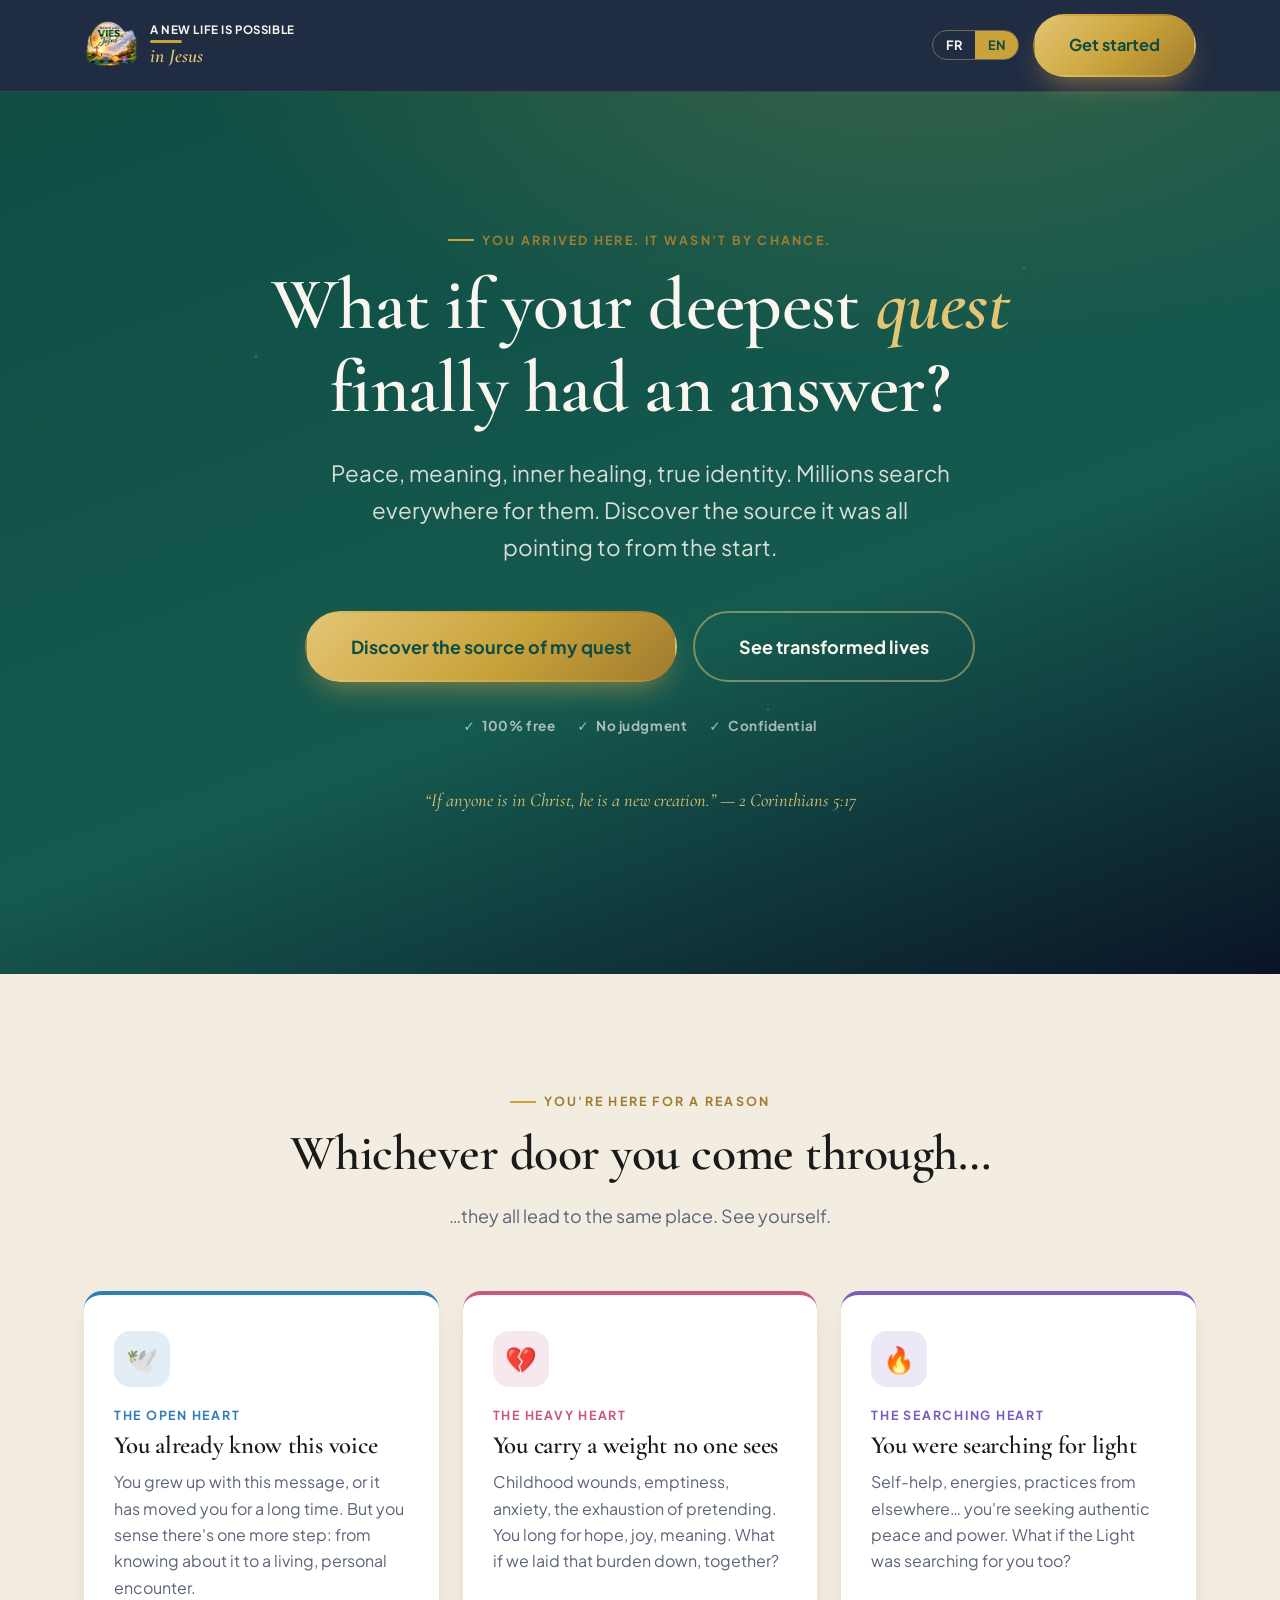
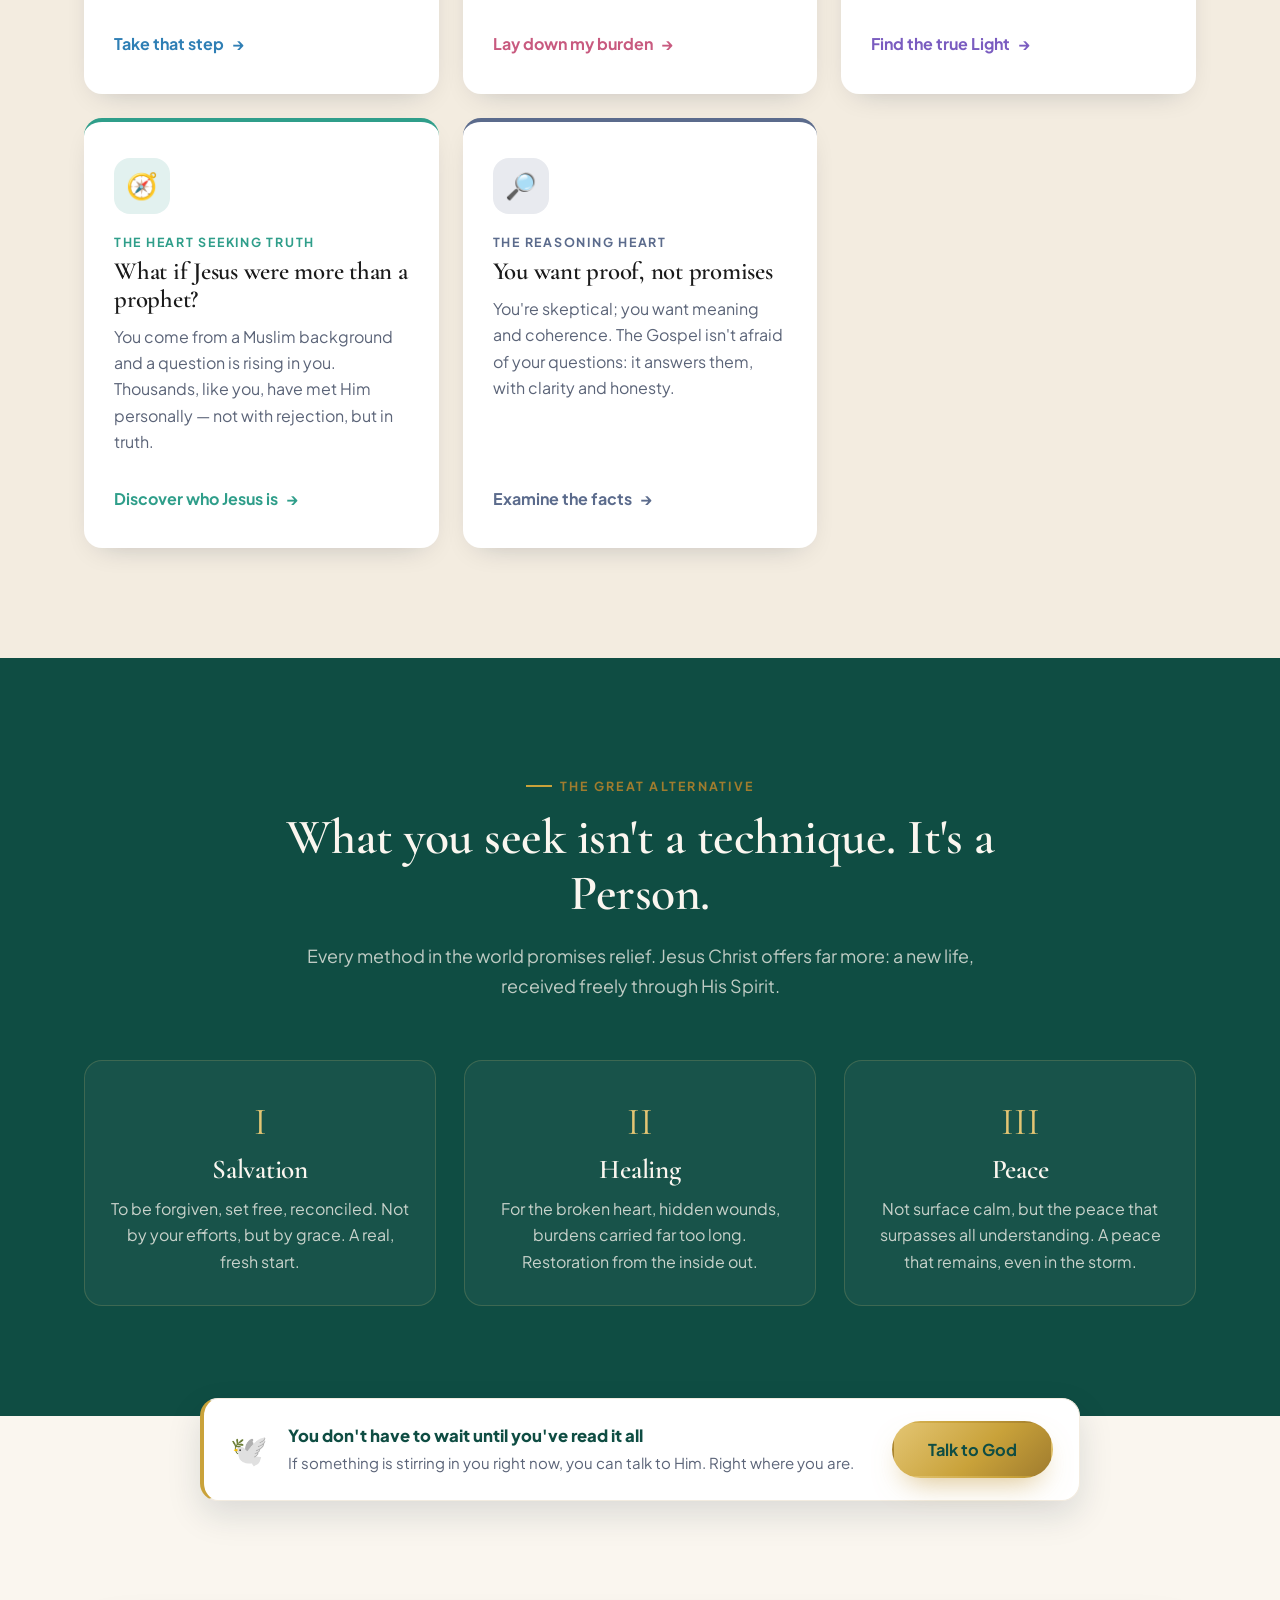
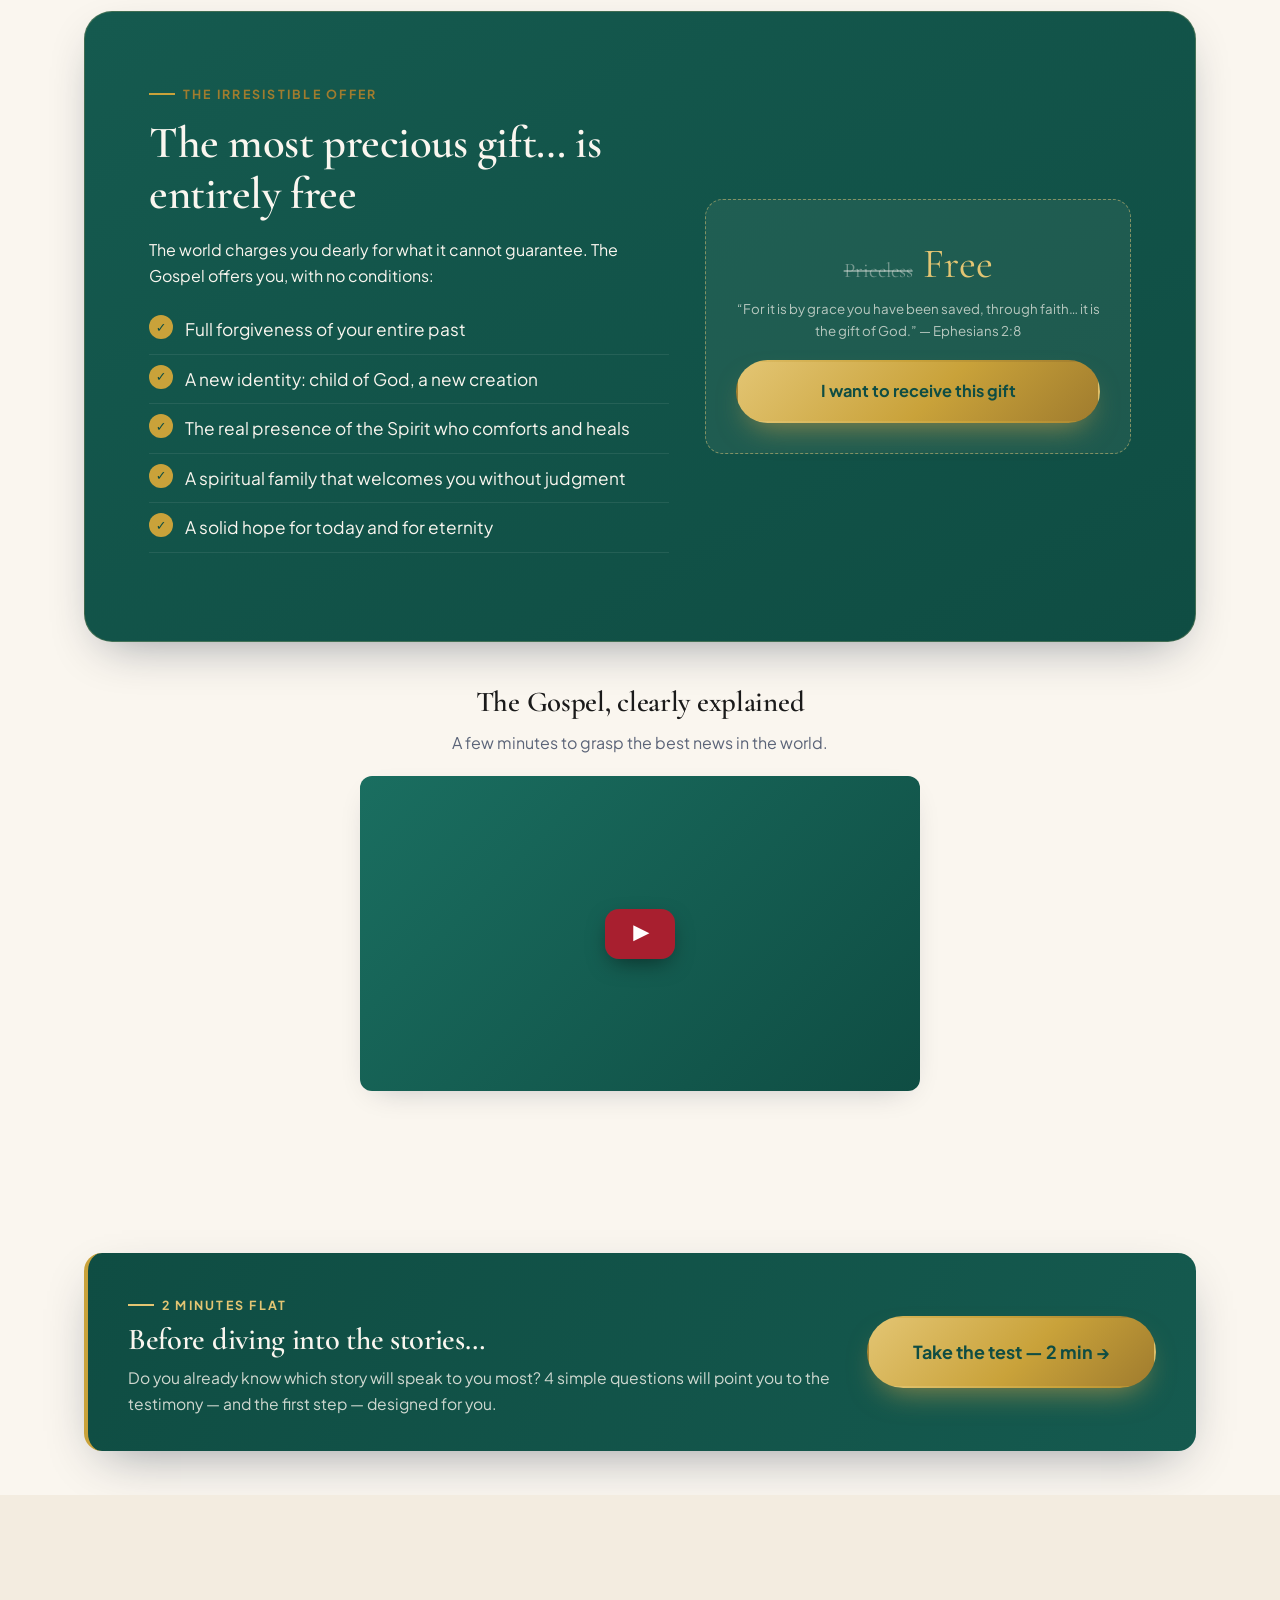
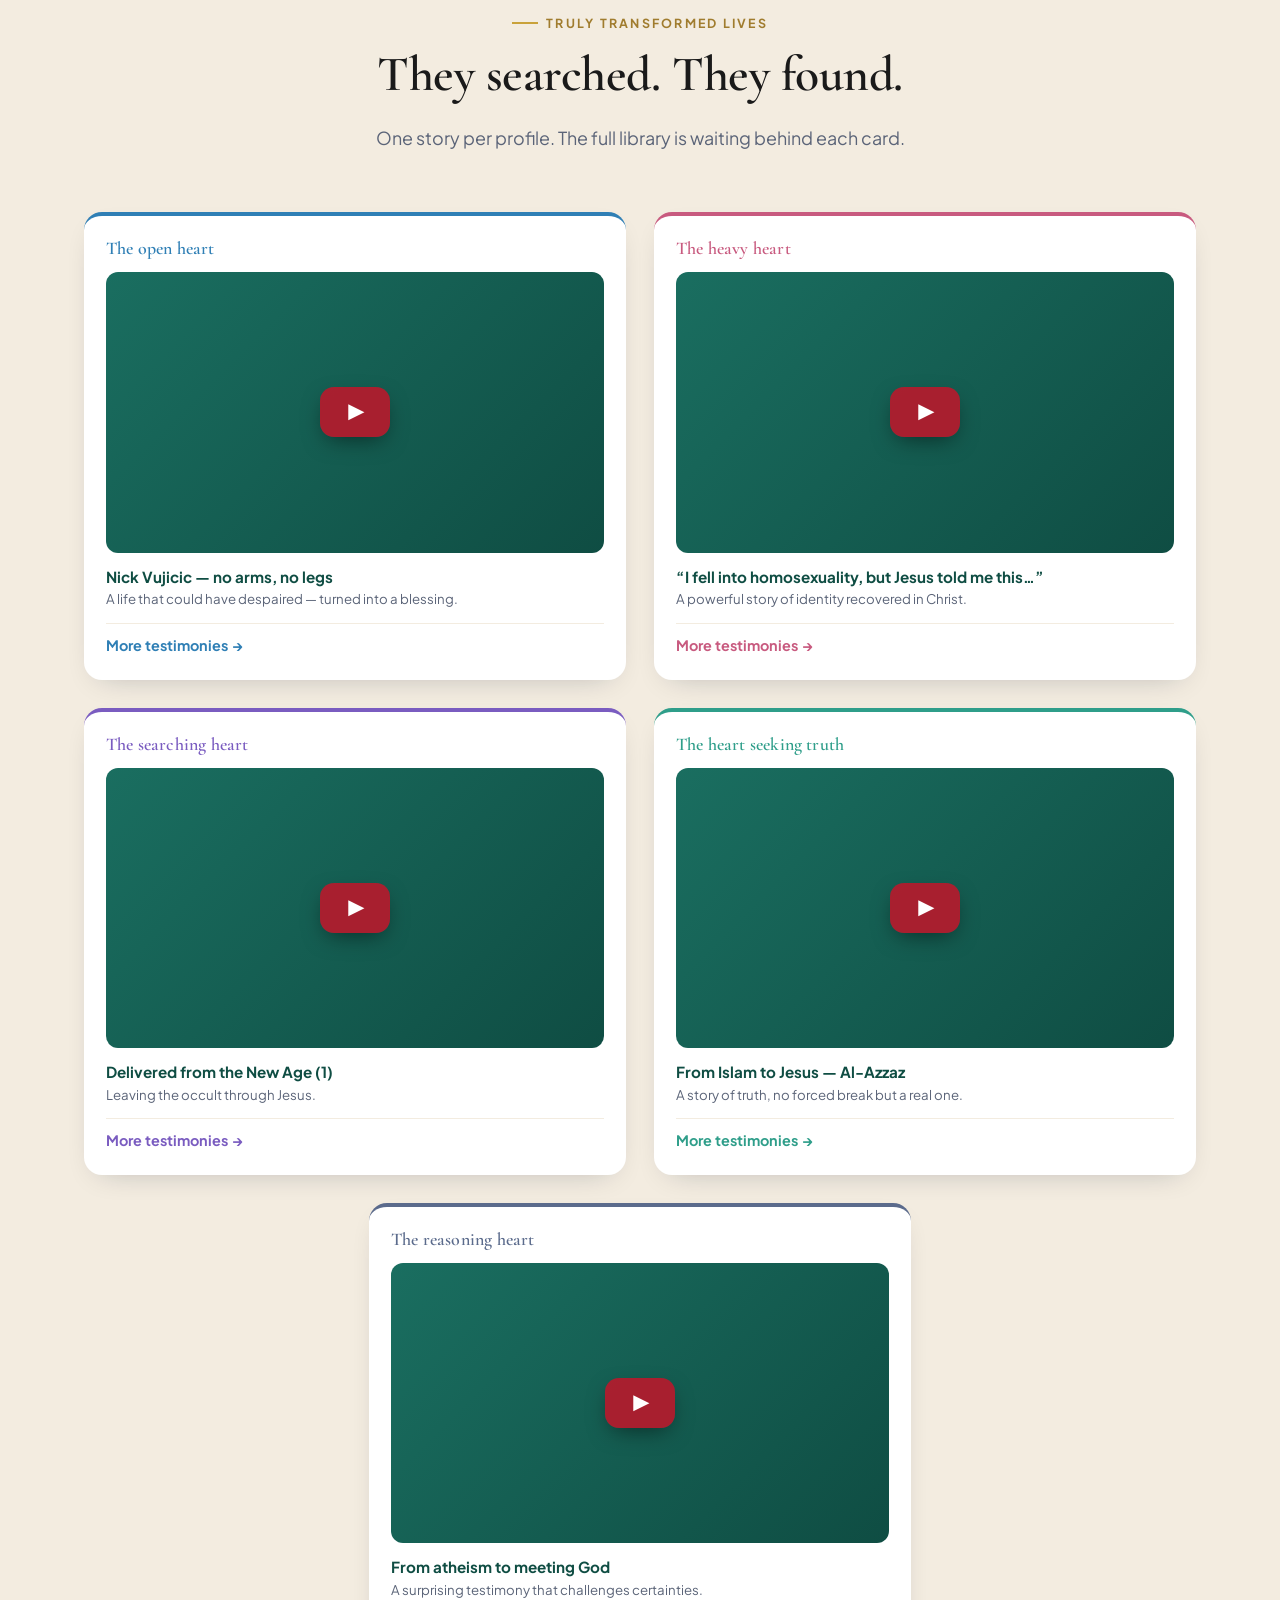
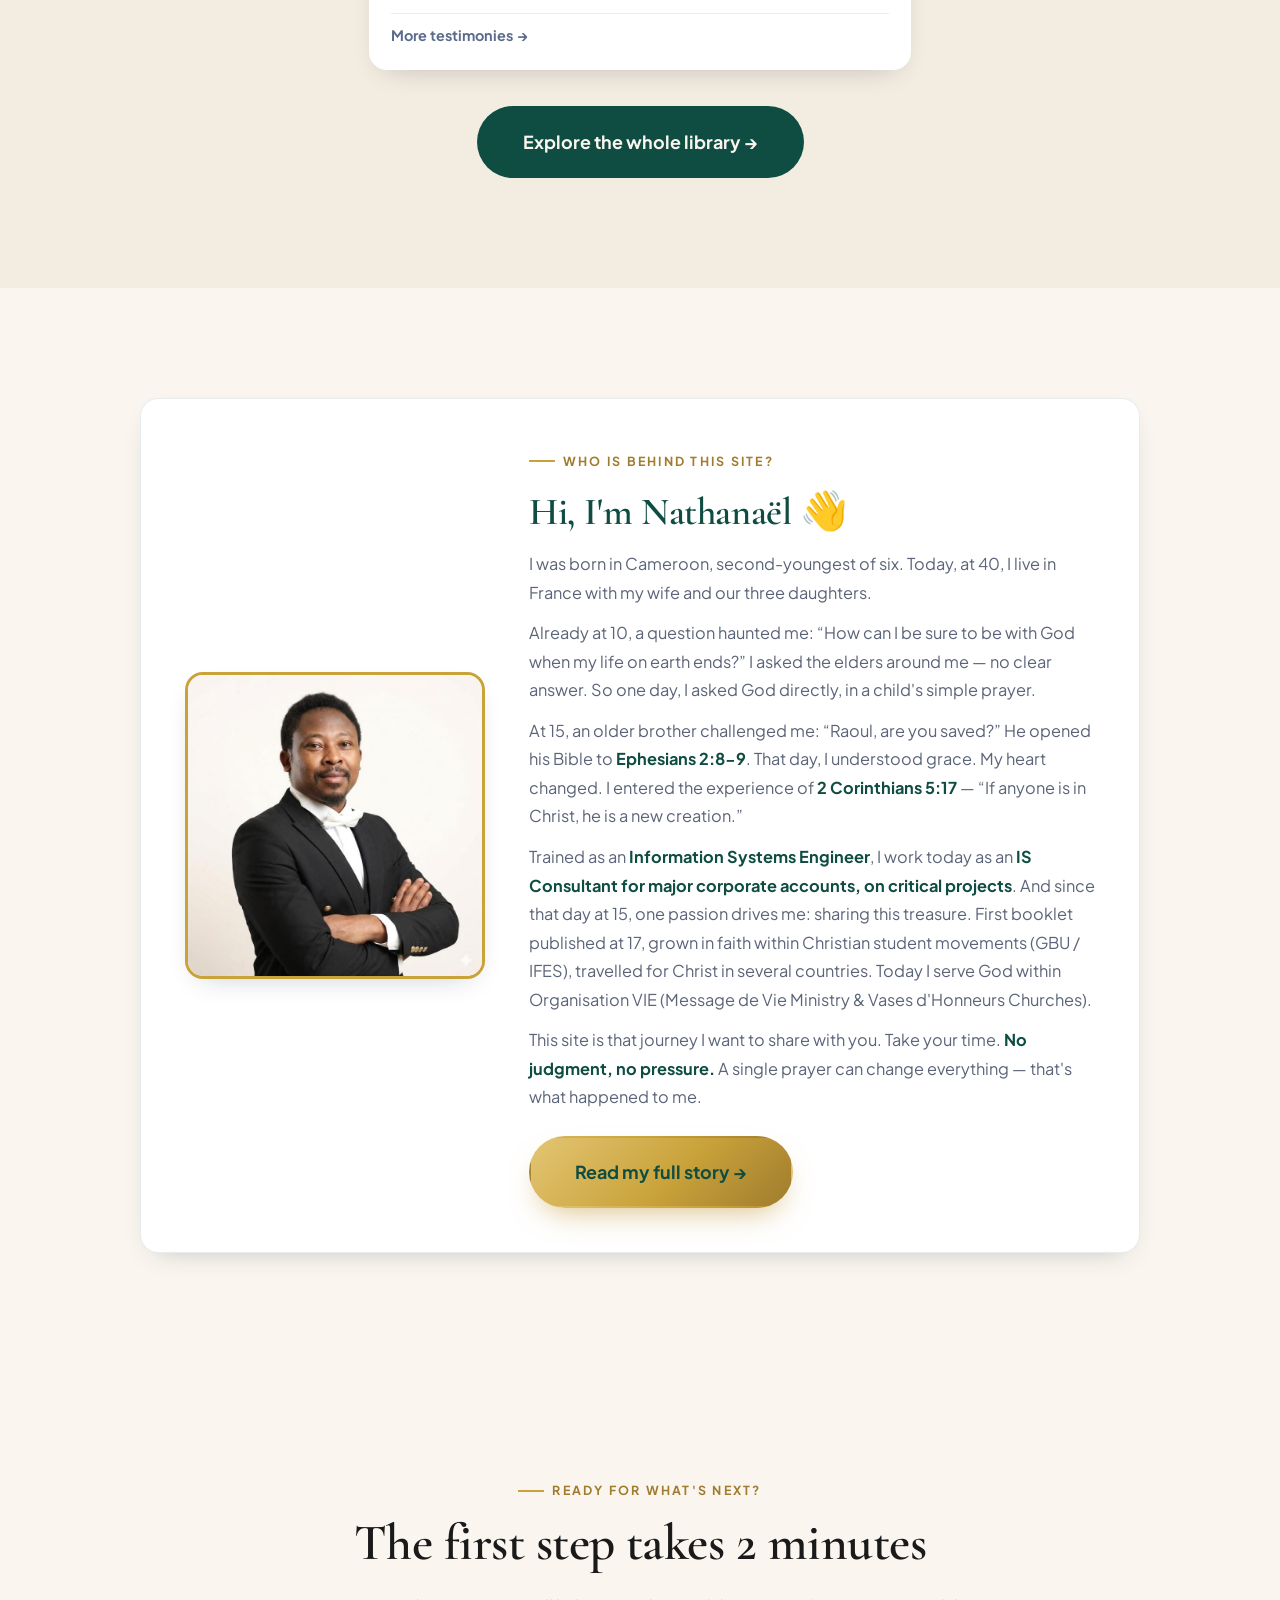
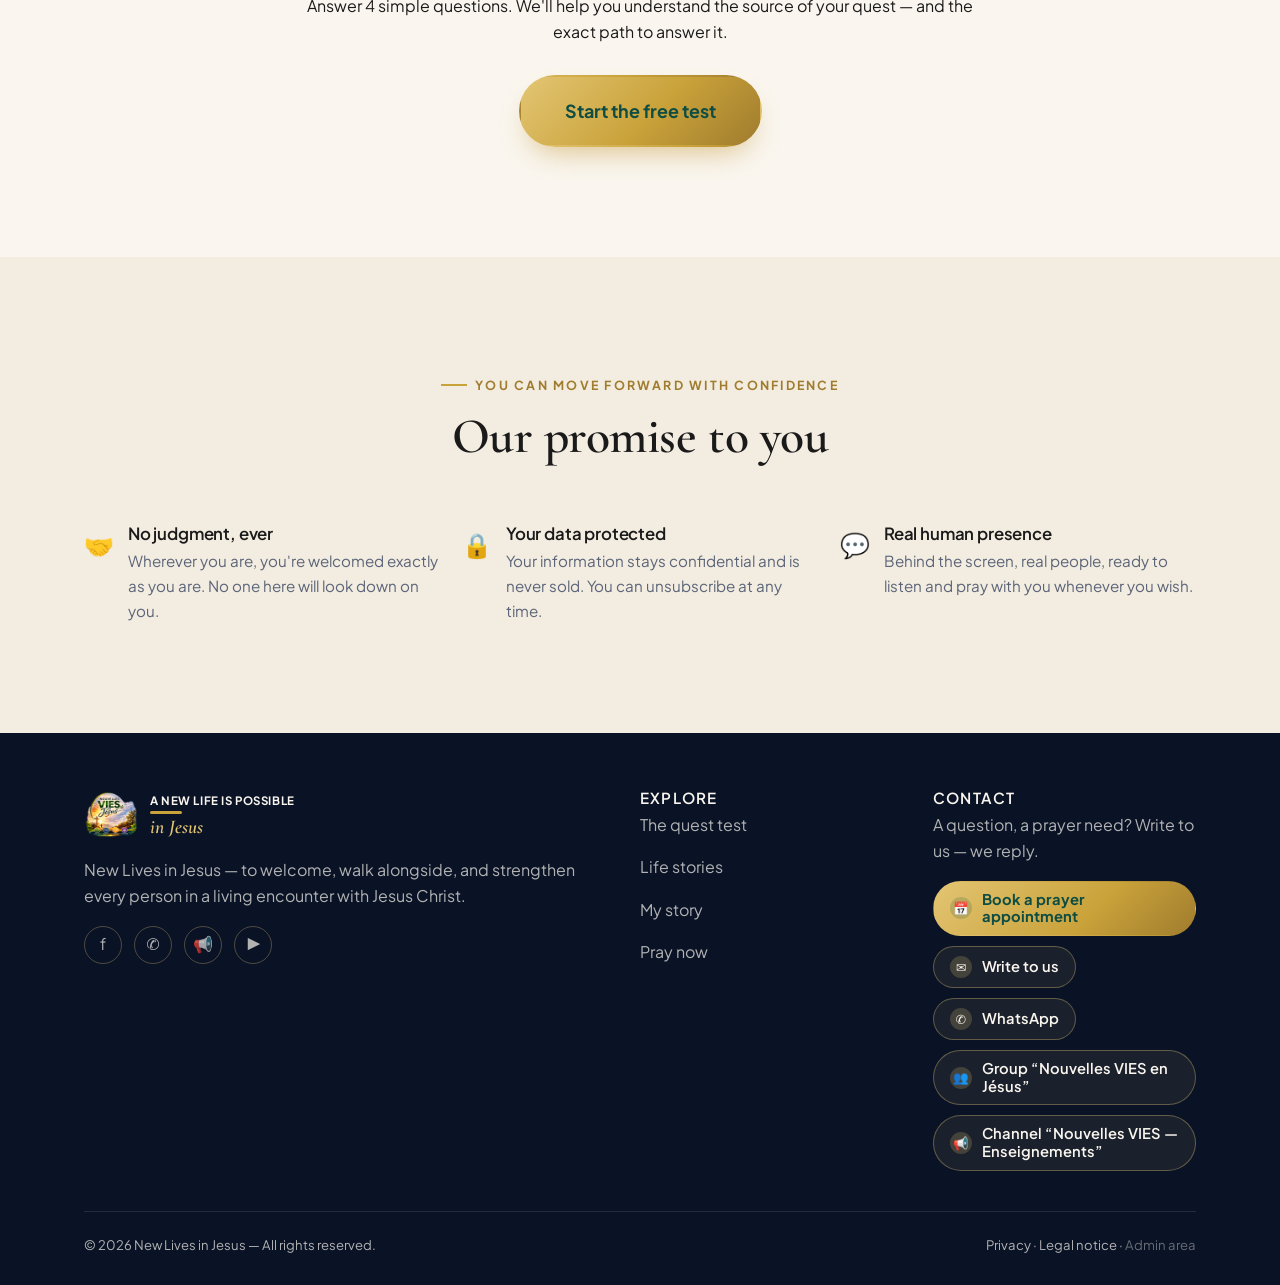
==== commit 64e0ae8d: "Pied de page unique, adapté à l'étape du visiteur dans le tunnel Quatre pages n'avaient aucun pied d" ====
--- a/index.html
+++ b/index.html
@@ -349,85 +349,7 @@
     </div>
   </section>
 
-  <!-- ===== Footer ===== -->
-  <footer class="site-footer">
-    <div class="container">
-      <div class="footer-grid">
-        <div>
-          <a class="brand" href="index.html" style="margin-bottom:14px">
-            <img class="brand-logo-img" src="assets/img/logo-main.png" alt="Nouvelles Vies en Jésus" width="54" height="54" />
-            <span class="brand-name">
-              <span class="bn-top" data-i18n="brand.tag1">Une Nouvelle Vie est possible</span>
-              <span class="brand-bar"></span>
-              <span class="bn-bottom" data-i18n="brand.tag2">en Jésus</span>
-            </span>
-          </a>
-          <p data-i18n="footer.tagline">Une antenne de la communauté Nouvelles Vies en Jésus…</p>
-          <div class="social-row">
-            <a href="https://www.facebook.com/r.n.t.137" target="_blank" rel="noopener" aria-label="Facebook">f</a>
-            <a href="https://chat.whatsapp.com/0vazCnCIMag0OAsYUtuO1z" target="_blank" rel="noopener" aria-label="Groupe WhatsApp Nouvelles VIES en Jésus">✆</a>
-            <a href="https://whatsapp.com/channel/0029VbCXLHm72WToQsw68F0N" target="_blank" rel="noopener" aria-label="Chaîne WhatsApp Nouvelles VIES — Enseignements">📢</a>
-            <a href="https://www.youtube.com/channel/UCOBrKVhgjiUcSoGyqeo29WA" target="_blank" rel="noopener" aria-label="YouTube">▶</a>
-          </div>
-        </div>
-        <div>
-          <h4 data-i18n="footer.explore">Explorer</h4>
-          <p><a href="index.html" data-i18n="footer.link.home">Accueil</a></p>
-          <p><a href="quiz.html" data-i18n="footer.link.quiz">Le test de la quête</a></p>
-          <p><a href="index.html#testimonials" data-i18n="footer.link.story">Histoires de vie</a></p>
-          <p><a href="histoire.html" data-i18n="footer.link.about">Mon histoire</a></p>
-          <p><a href="prier.html" data-i18n="footer.link.pray">Prier maintenant</a></p>
-          <p><a href="nouveau-ne.html" data-i18n="footer.link.nn">Nouveau-né en Christ</a></p>
-          <p><a href="grandir.html" data-i18n="footer.link.gr">Grandir dans la foi</a></p>
-          <p><a href="fondations.html" data-i18n="footer.link.fond">Fondations de la foi</a></p>
-        </div>
-        <div>
-          <h4 data-i18n="footer.contact">Contact</h4>
-          <p data-i18n="footer.contact.text">Une question, un besoin de prière&nbsp;?</p>
-          <div class="contact-links">
-            <a class="contact-link contact-link-rdv" id="open-booking" href="#" role="button"><span class="cl-ic" aria-hidden="true">📅</span><span data-i18n="footer.contact.rdv">Prendre un RDV de prière</span></a>
-            <a class="contact-link" id="contact-email" href="#" rel="nofollow" data-u="nathanaelfongang" data-d="gmail.com"><span class="cl-ic" aria-hidden="true">✉</span><span data-i18n="footer.contact.email">Écrivez-nous</span></a>
-            <a class="contact-link" id="contact-wa" href="#" rel="nofollow" data-w="33758372268"><span class="cl-ic" aria-hidden="true">✆</span>WhatsApp</a>
-            <a class="contact-link" href="https://chat.whatsapp.com/0vazCnCIMag0OAsYUtuO1z" target="_blank" rel="noopener"><span class="cl-ic" aria-hidden="true">👥</span><span data-i18n="footer.contact.group">Groupe «&nbsp;Nouvelles VIES en Jésus&nbsp;»</span></a>
-            <a class="contact-link" href="https://whatsapp.com/channel/0029VbCXLHm72WToQsw68F0N" target="_blank" rel="noopener"><span class="cl-ic" aria-hidden="true">📢</span><span data-i18n="footer.contact.channel">Chaîne «&nbsp;Nouvelles VIES — Enseignements&nbsp;»</span></a>
-          </div>
-        </div>
-      </div>
-      <div class="footer-bottom">
-        <span>© <span data-year>2026</span> <span data-i18n="footer.rights">Nouvelles Vies en Jésus — Tous droits réservés.</span></span>
-        <span><a href="#" data-i18n="footer.privacy">Confidentialité</a> · <a href="#" data-i18n="footer.legal">Mentions légales</a> · <a href="admin.html" rel="nofollow" style="opacity:0.55" data-i18n="footer.admin">Espace responsable</a></span>
-      </div>
-    </div>
-  </footer>
-
-  <!-- Modal : prise de RDV de prière (créneaux Mar–Sam 19h–20h) -->
-  <div class="modal-overlay" id="booking-modal" hidden>
-    <div class="modal" role="dialog" aria-modal="true" aria-labelledby="m-title">
-      <button class="modal-close" id="m-close" type="button" aria-label="Fermer">×</button>
-      <span class="result-badge" data-i18n="book.eyebrow">Un temps rien que pour toi</span>
-      <h2 id="m-title" style="color:var(--navy)" data-i18n="book.title">Réserve ton entretien de prière</h2>
-      <p class="lead" data-i18n="book.text">Du mardi au samedi, de 19h à 20h, prenons un vrai temps de prière ensemble.</p>
-      <form id="m-form" style="text-align:left">
-        <div class="field">
-          <label for="m-firstname" data-i18n="optin.firstname">Ton prénom</label>
-          <input id="m-firstname" type="text" autocomplete="given-name" required />
-        </div>
-        <div class="field">
-          <label for="m-email" data-i18n="optin.email">Ton email</label>
-          <input id="m-email" type="email" autocomplete="email" required />
-        </div>
-        <div class="field">
-          <label for="m-slot" data-i18n="book.choose">Choisis ton créneau</label>
-          <select id="m-slot" required></select>
-        </div>
-        <button type="submit" class="btn btn-primary btn-lg btn-block" id="m-submit" data-i18n="book.cta">Réserver mon créneau</button>
-      </form>
-      <div id="m-done" class="prayer-box" hidden style="margin-top:14px;text-align:center">
-        <p style="margin:0;font-family:var(--font-sans)" data-i18n="book.done">🙏 C'est noté ! Tu recevras une confirmation par email. À très vite.</p>
-      </div>
-      <p class="mt-2 center"><a id="m-wa" href="#" target="_blank" rel="noopener" style="color:var(--muted);font-size:0.9rem" data-i18n="book.whatsapp">Je préfère réserver via WhatsApp →</a></p>
-    </div>
-  </div>
+
 
   <script src="assets/js/config.js"></script>
   <script src="assets/js/i18n.js"></script>
--- a/assets/css/styles.css
+++ b/assets/css/styles.css
@@ -535,6 +535,17 @@
   color: var(--navy);
   margin: 24px 0;
 }
+/* Prière du salut : trois paragraphes, donc alignée à gauche et un peu plus
+   aérée entre les blocs. Le centrage convenait aux anciennes lignes courtes. */
+.prayer-box-long {
+  text-align: left;
+  font-size: 1.16rem;
+  line-height: 1.78;
+}
+@media (max-width: 560px) {
+  .prayer-box-long { font-size: 1.05rem; padding: 22px 20px; }
+}
+
 .result-badge {
   display: inline-flex; align-items: center; gap: 10px;
   background: color-mix(in srgb, var(--accent, var(--gold)) 16%, white);
@@ -1208,3 +1219,61 @@
   .ttg-band-text { flex-basis: 100%; }
   .ttg-band-cta { width: 100%; }
 }
+
+/* -------------------------------------------------------------------------
+   Arrivée « en court-circuit » sur la prière du salut (prier.html)
+   Volontairement en retrait : séparé par un filet, en fond crème, avec un
+   bouton fantôme. La décision reste le sujet de la page — cette invitation
+   ne doit jamais concurrencer « J'ai prié ».
+   ------------------------------------------------------------------------- */
+.detour-note {
+  margin-top: 30px;
+  padding-top: 26px;
+  border-top: 1px solid color-mix(in srgb, var(--navy) 12%, transparent);
+  text-align: left;
+}
+.detour-note h3 {
+  margin: 0 0 8px;
+  font-family: var(--font-sans);
+  font-size: 1.02rem;
+  font-weight: 800;
+  color: var(--navy);
+}
+.detour-note p {
+  margin: 0 0 18px;
+  font-family: var(--font-sans);
+  font-size: 0.95rem;
+  line-height: 1.65;
+  color: var(--muted);
+}
+/* `.btn-ghost` est dessiné pour les fonds sombres du hero : sur la carte
+   blanche son texte disparaîtrait. Même correctif que dans la modale. */
+.detour-note .btn-ghost {
+  color: var(--teal, var(--navy));
+  border-color: color-mix(in srgb, var(--navy) 22%, transparent);
+  background: transparent;
+}
+.detour-note .btn-ghost:hover,
+.detour-note .btn-ghost:focus-visible {
+  background: color-mix(in srgb, var(--navy) 6%, transparent);
+  border-color: color-mix(in srgb, var(--navy) 40%, transparent);
+  transform: none;
+}
+
+/* Pied de page « min » (opt-in, prière du salut) : le bas de page seul.
+   Sans la grille au-dessus, son filet supérieur flotterait dans le vide. */
+.site-footer-min { padding: 26px 0 24px; }
+.site-footer-min .footer-bottom { margin-top: 0; padding-top: 0; border-top: 0; }
+
+/* Le bouton flottant s'efface à l'arrivée du pied de page : celui-ci porte
+   déjà les mêmes portes (RDV, WhatsApp, email), et le bouton recouvrait sa
+   colonne Contact. Escamotage, pas disparition : il revient au défilement. */
+.ttg-fab.is-hidden {
+  opacity: 0;
+  visibility: hidden;
+  transform: translateY(12px);
+  pointer-events: none;
+}
+@media (prefers-reduced-motion: reduce) {
+  .ttg-fab.is-hidden { transform: none; }
+}
